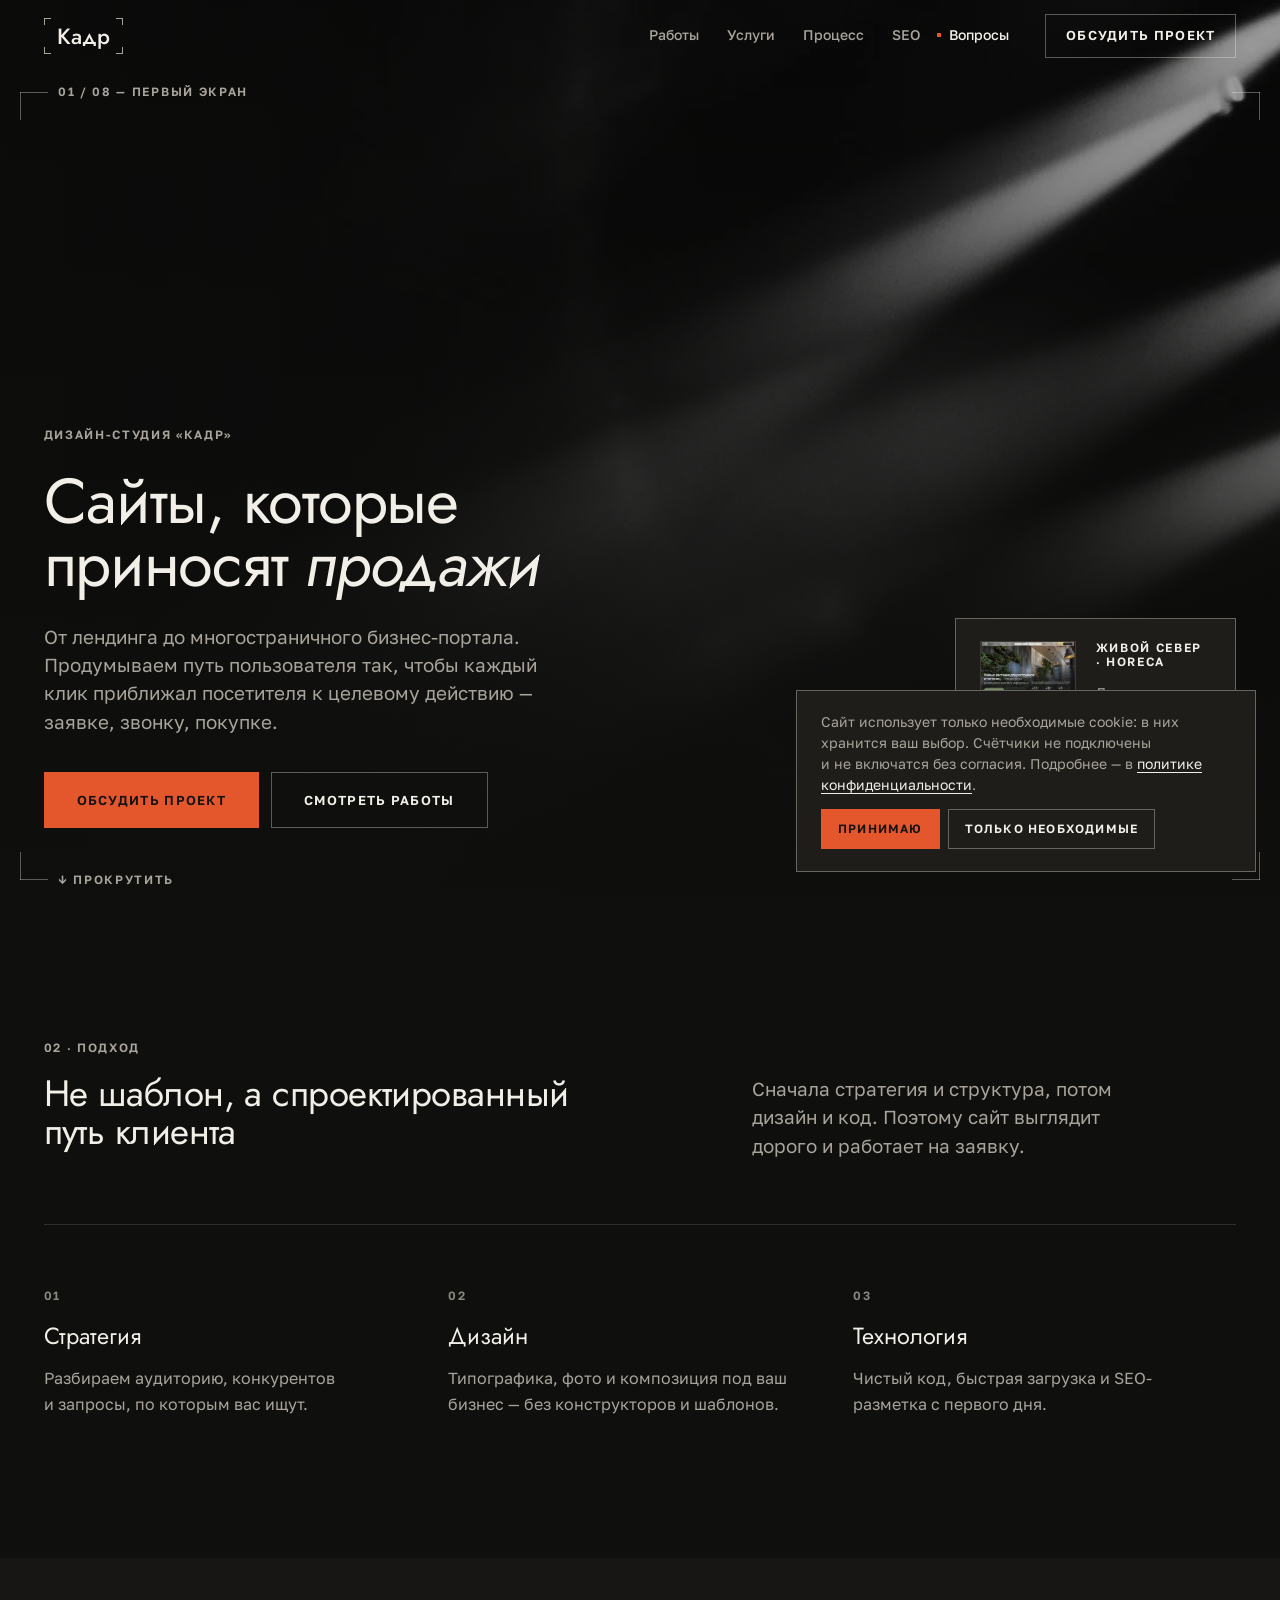
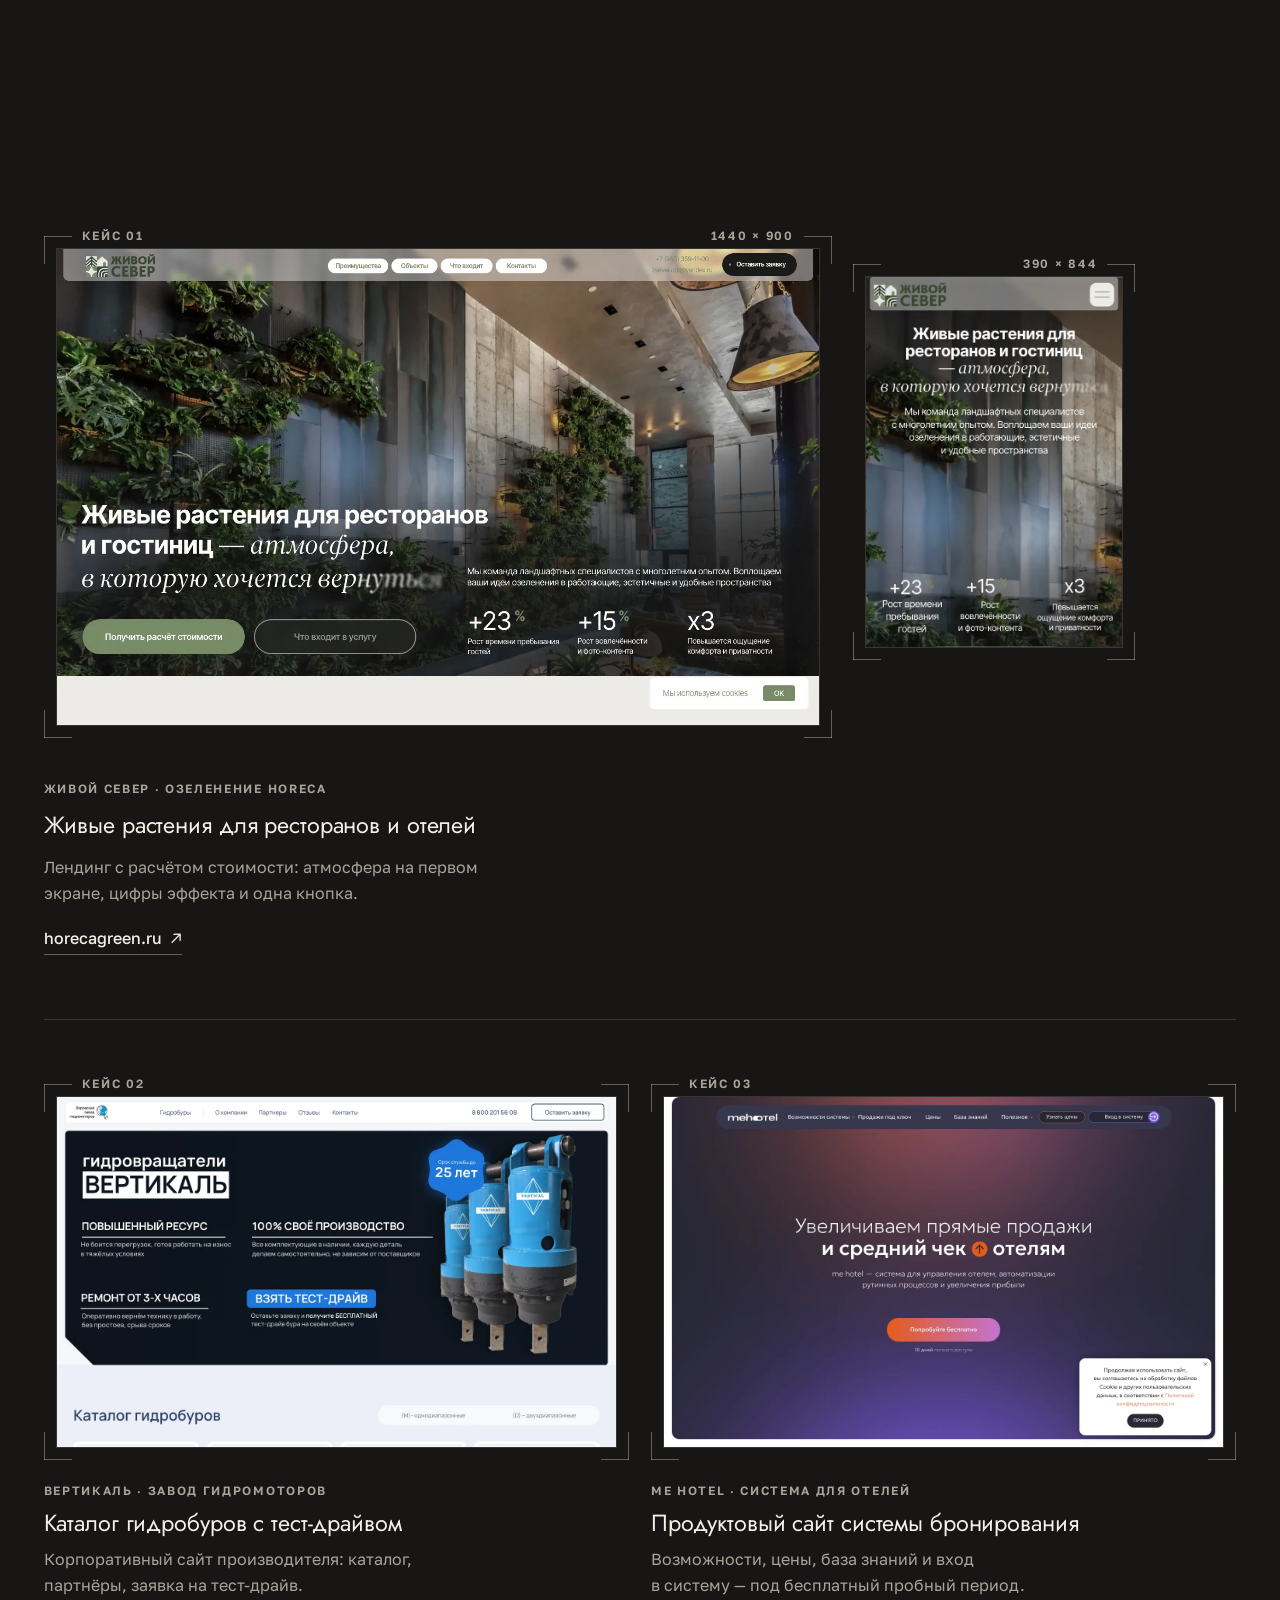
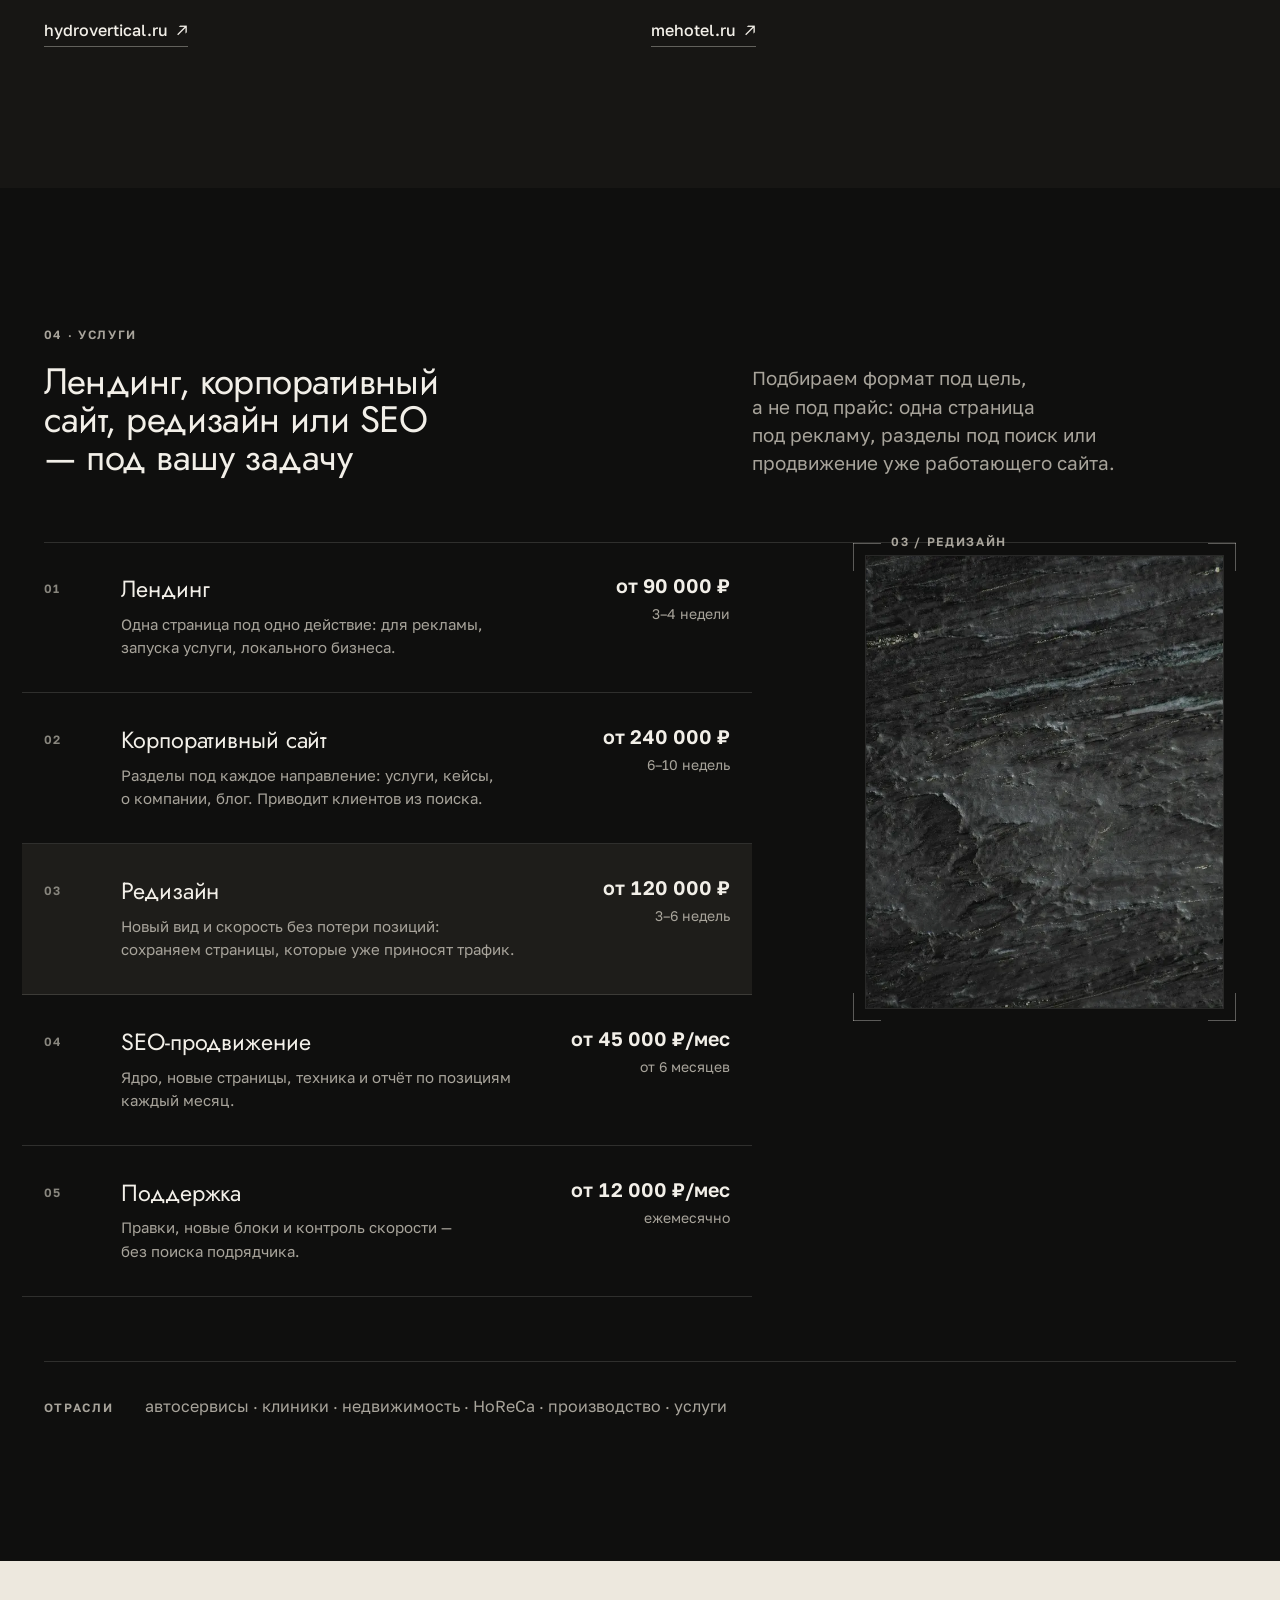
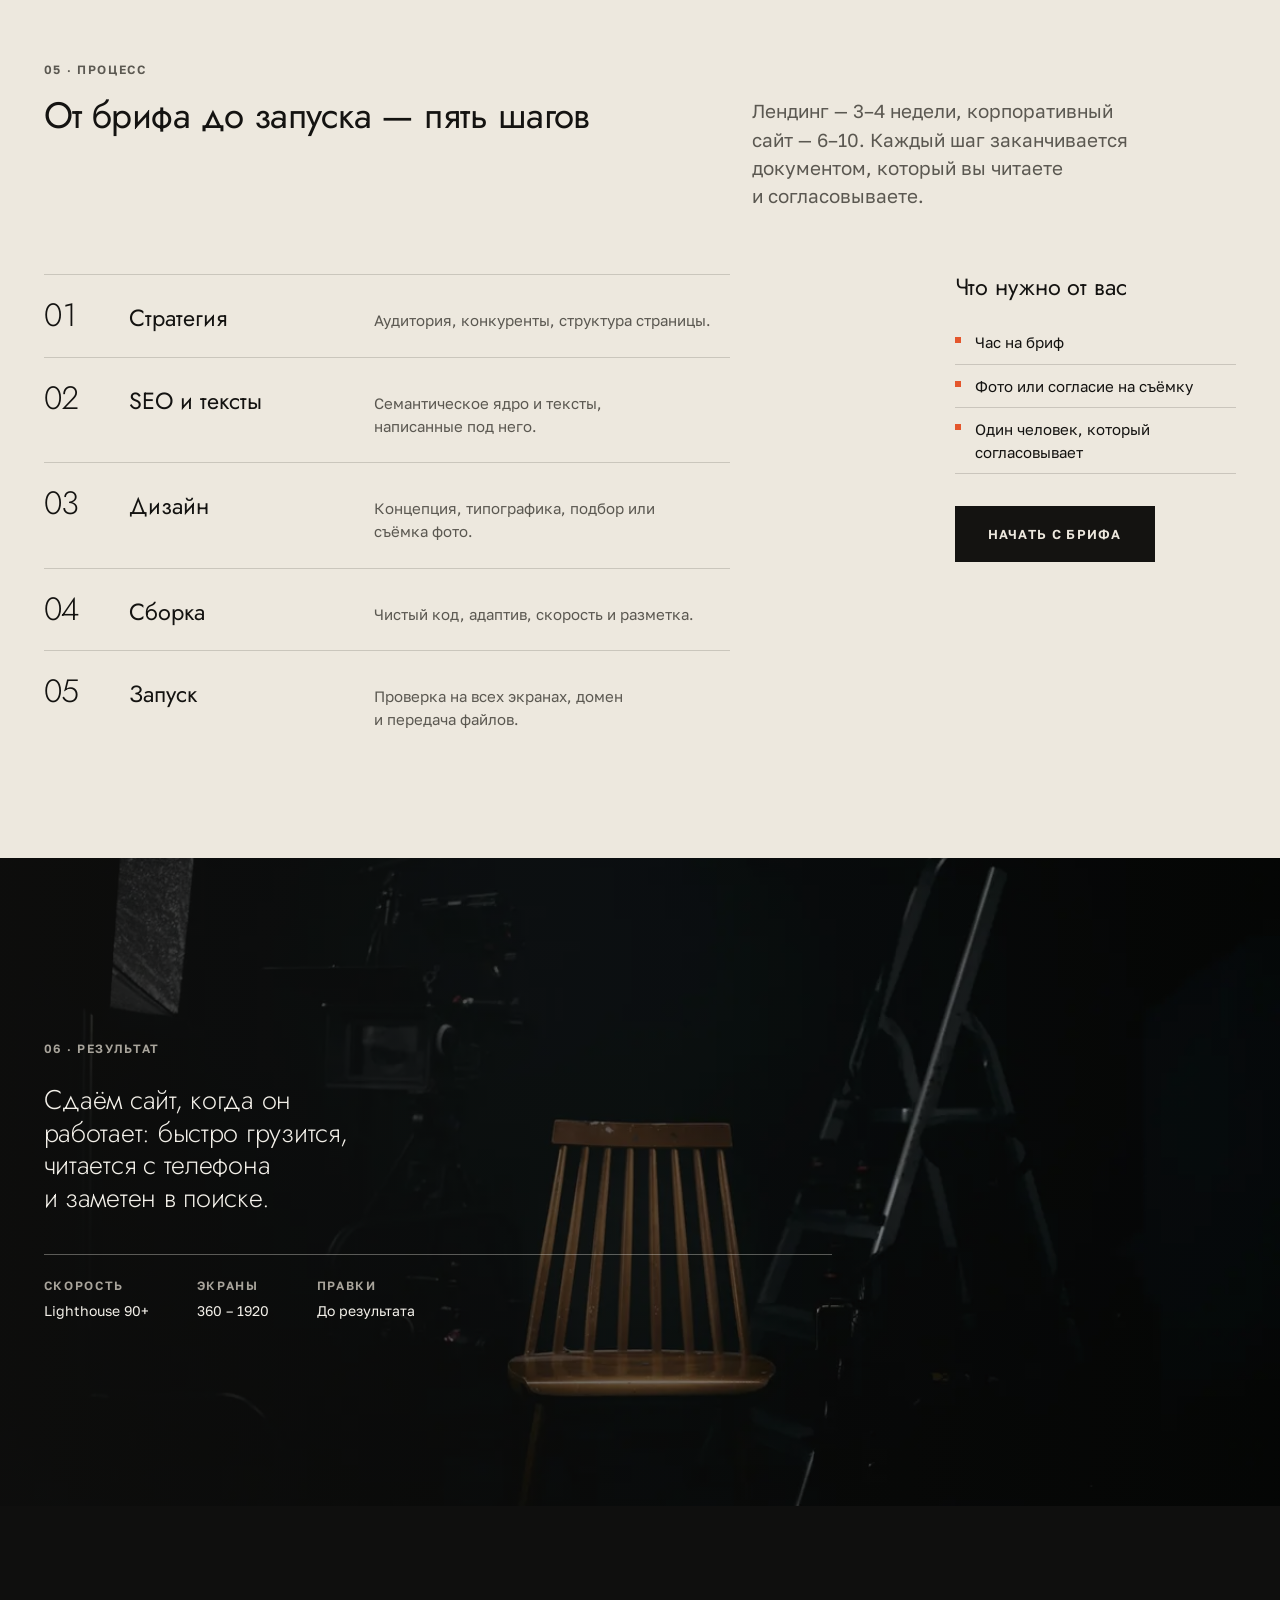
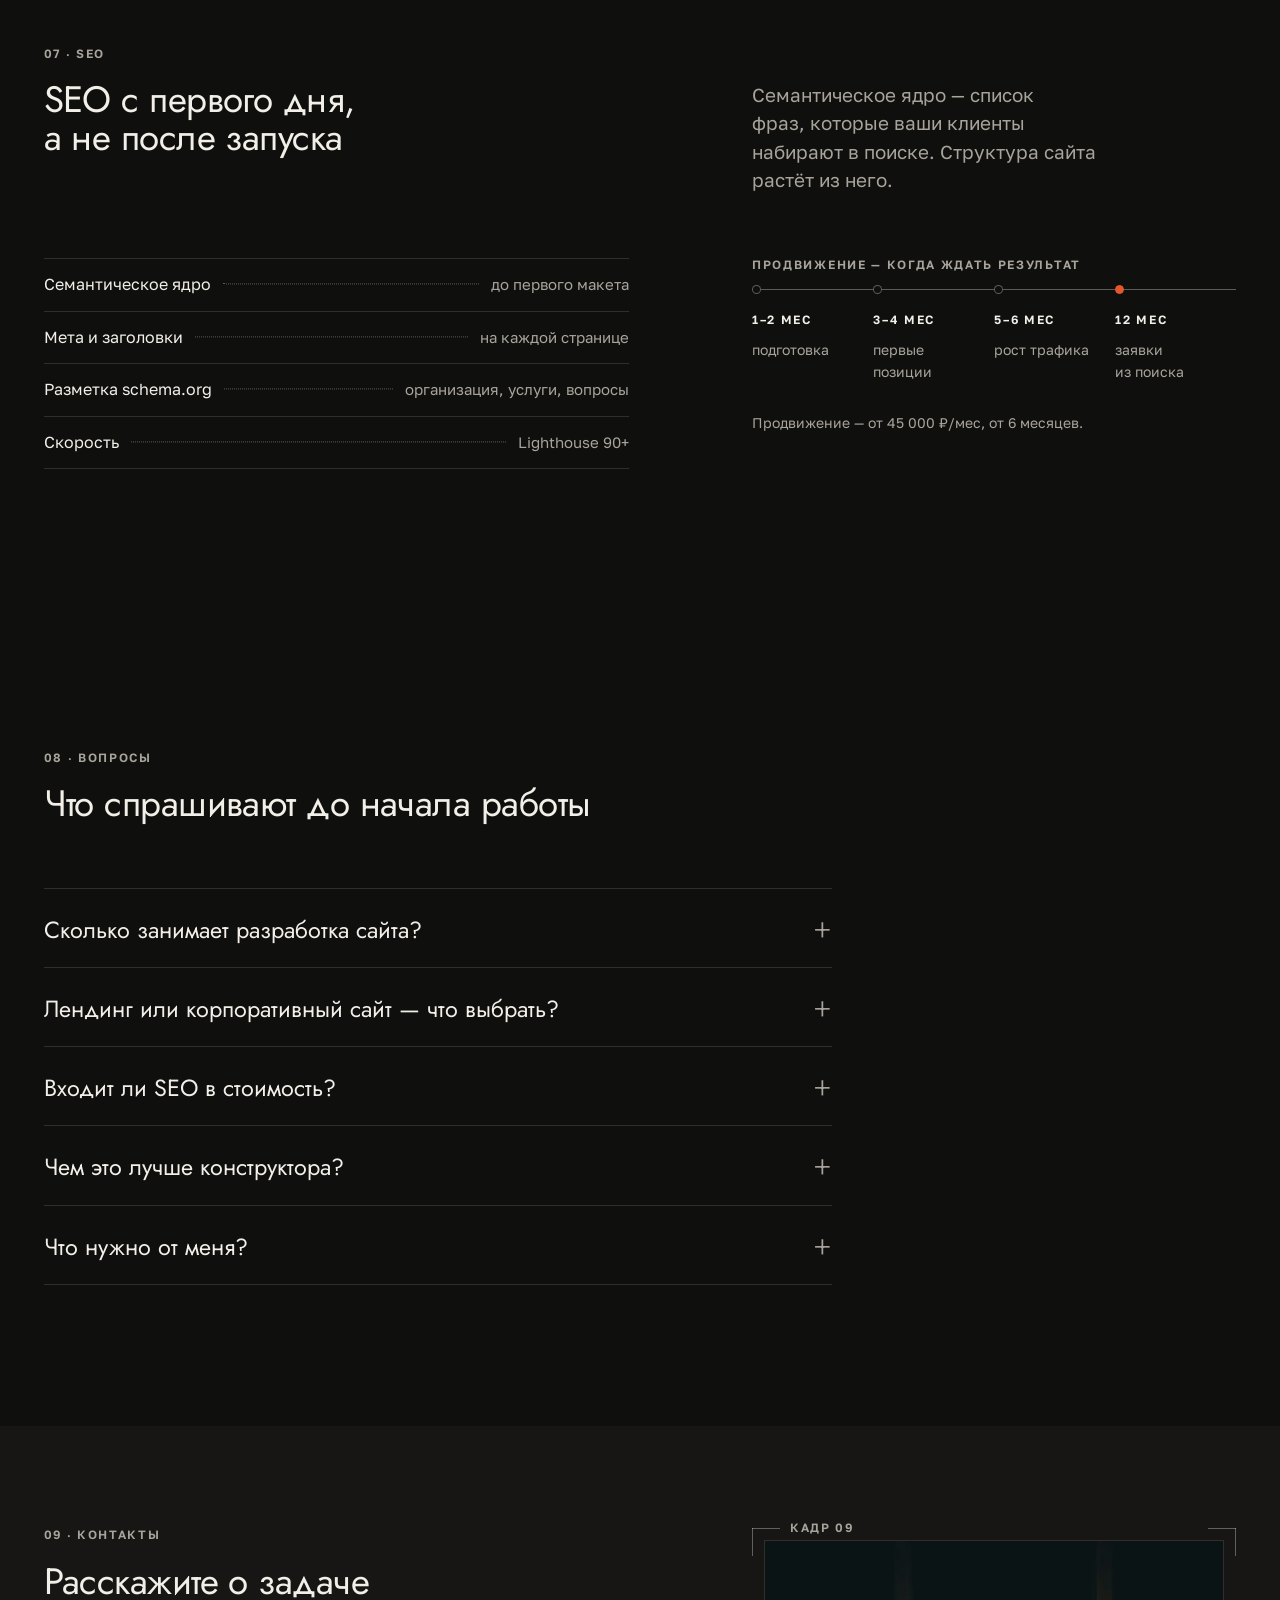
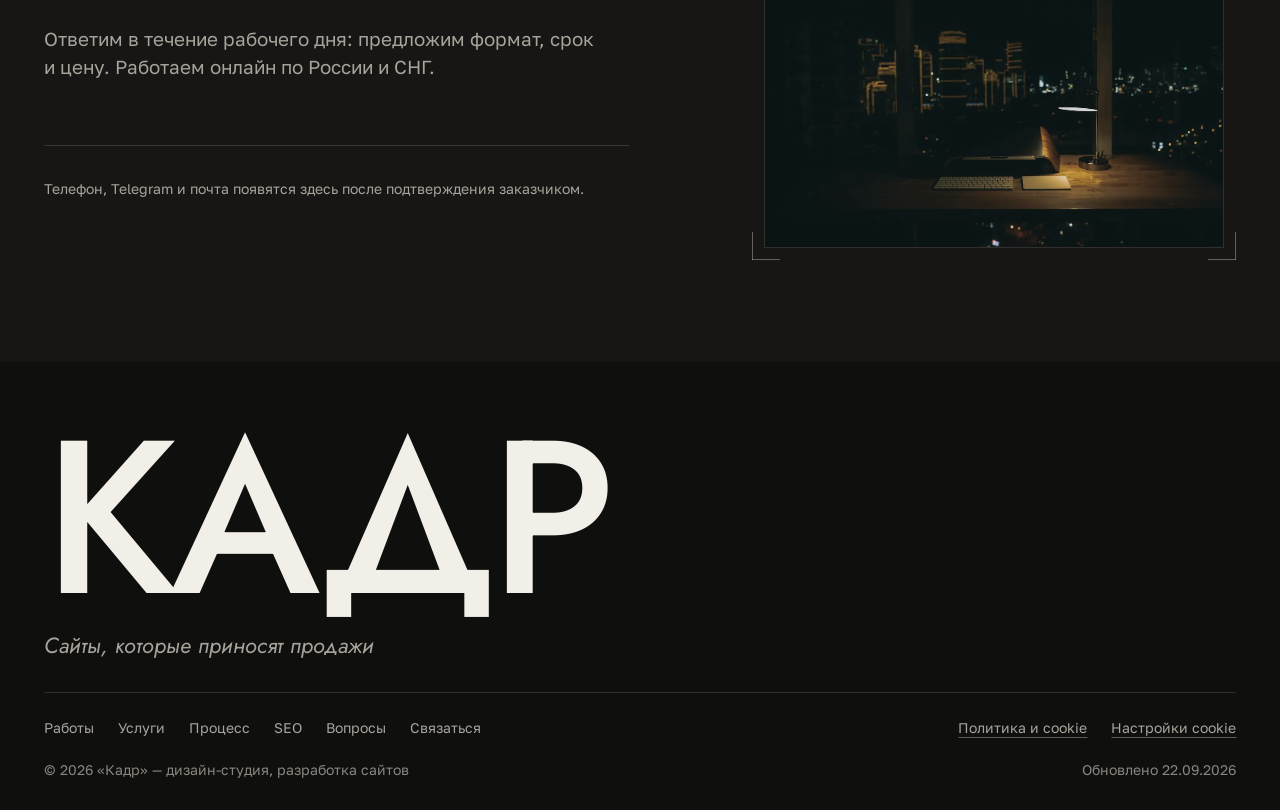
==== index.html @ ef0cd070 "Сайт студии «Кадр»: главная, политика, разметка, прелоадер Co-Authored-By: Claude Fable 5.1 <noreply" ====
<!doctype html>
<html lang="ru">
<head>
<meta charset="utf-8">
<meta name="viewport" content="width=device-width, initial-scale=1">
<title>Сайты, которые приносят продажи — студия «Кадр»</title>
<meta name="description" content="Сайты, которые приносят продажи: лендинги, корпоративные сайты, редизайн и SEO. Продумываем путь пользователя до заявки, звонка, покупки. Студия «Кадр», онлайн по России.">
<link rel="canonical" href="https://kadr.studio/">
<meta name="robots" content="index, follow">
<meta name="theme-color" content="#0F0F0E">

<meta property="og:type" content="website">
<meta property="og:locale" content="ru_RU">
<meta property="og:site_name" content="Кадр — дизайн-студия">
<meta property="og:title" content="Сайты, которые приносят продажи — студия «Кадр»">
<meta property="og:description" content="Сайты, которые приносят продажи: от лендинга до многостраничного портала. Каждый клик ведёт к заявке, звонку, покупке.">
<meta property="og:url" content="https://kadr.studio/">
<meta property="og:image" content="https://kadr.studio/assets/img/og-kadr.jpg">
<meta property="og:image:width" content="1200">
<meta property="og:image:height" content="630">
<meta property="og:image:alt" content="Дизайн-студия «Кадр» — разработка сайтов для бизнеса">
<meta name="twitter:card" content="summary_large_image">
<meta name="twitter:title" content="Сайты, которые приносят продажи — студия «Кадр»">
<meta name="twitter:description" content="Сайты, которые приносят продажи: от лендинга до многостраничного портала.">
<meta name="twitter:image" content="https://kadr.studio/assets/img/og-kadr.jpg">

<link rel="icon" href="data:image/svg+xml,%3Csvg xmlns='http://www.w3.org/2000/svg' viewBox='0 0 32 32'%3E%3Crect width='32' height='32' fill='%230F0F0E'/%3E%3Cpath d='M3 9V3h6M23 3h6v6M3 23v6h6M29 23v6h-6' fill='none' stroke='%23F2EFE8' stroke-width='1.5'/%3E%3Cpath d='M12 9v14M21 9l-8 7 8 7' fill='none' stroke='%23E4562C' stroke-width='2.4' stroke-linecap='square'/%3E%3C/svg%3E" type="image/svg+xml">
<link rel="apple-touch-icon" href="assets/img/logo.png">

<link rel="preconnect" href="https://fonts.googleapis.com">
<link rel="preconnect" href="https://fonts.gstatic.com" crossorigin>
<link href="https://fonts.googleapis.com/css2?family=Jost:ital,wght@0,300;0,400;0,500;1,400&family=Golos+Text:wght@400;500;600&display=swap" rel="stylesheet">
<link rel="preload" as="image" href="assets/img/hero.webp" fetchpriority="high">
<link rel="stylesheet" href="assets/style.css">

<script type="application/ld+json">
{
  "@context": "https://schema.org",
  "@type": "Organization",
  "@id": "https://kadr.studio/#organization",
  "name": "Кадр",
  "alternateName": "Дизайн-студия «Кадр»",
  "description": "Дизайн-студия: разработка сайтов для бизнеса — лендинги, корпоративные сайты, редизайн, SEO и поддержка. Чистый HTML, CSS и JS без конструкторов, семь этапов работы, приёмка по рубрике на 100 баллов.",
  "url": "https://kadr.studio/",
  "logo": {
    "@id": "https://kadr.studio/#logo"
  },
  "image": {
    "@id": "https://kadr.studio/#primaryimage"
  },
  "areaServed": "Россия и СНГ, онлайн",
  "priceRange": "от 90 000 ₽",
  "knowsAbout": [
    "Разработка лендингов",
    "Корпоративные сайты",
    "Редизайн сайтов",
    "SEO-продвижение",
    "Поддержка сайтов"
  ],
  "hasOfferCatalog": {
    "@id": "https://kadr.studio/#catalog"
  }
}
</script>
<script type="application/ld+json">
{
  "@context": "https://schema.org",
  "@type": "ProfessionalService",
  "@id": "https://kadr.studio/#organization",
  "name": "Кадр",
  "url": "https://kadr.studio/",
  "areaServed": "Россия и СНГ, онлайн",
  "priceRange": "от 90 000 ₽",
  "image": {
    "@id": "https://kadr.studio/#primaryimage"
  },
  "logo": {
    "@id": "https://kadr.studio/#logo"
  }
}
</script>
<script type="application/ld+json">
{
  "@context": "https://schema.org",
  "@type": "ImageObject",
  "@id": "https://kadr.studio/#logo",
  "url": "https://kadr.studio/assets/img/logo.png",
  "contentUrl": "https://kadr.studio/assets/img/logo.png",
  "width": 512,
  "height": 512,
  "caption": "Кадр — дизайн-студия"
}
</script>
<script type="application/ld+json">
{
  "@context": "https://schema.org",
  "@type": "ImageObject",
  "@id": "https://kadr.studio/#primaryimage",
  "url": "https://kadr.studio/assets/img/og-kadr.jpg",
  "contentUrl": "https://kadr.studio/assets/img/og-kadr.jpg",
  "width": 1200,
  "height": 630,
  "caption": "Дизайн-студия «Кадр» — разработка сайтов для бизнеса"
}
</script>
<script type="application/ld+json">
{
  "@context": "https://schema.org",
  "@type": "WebSite",
  "@id": "https://kadr.studio/#website",
  "url": "https://kadr.studio/",
  "name": "Кадр — дизайн-студия",
  "inLanguage": "ru-RU",
  "publisher": {
    "@id": "https://kadr.studio/#organization"
  },
  "copyrightHolder": {
    "@id": "https://kadr.studio/#organization"
  }
}
</script>
<script type="application/ld+json">
{
  "@context": "https://schema.org",
  "@type": "WebPage",
  "@id": "https://kadr.studio/#webpage",
  "url": "https://kadr.studio/",
  "name": "Сайты, которые приносят продажи — студия «Кадр»",
  "description": "Сайты, которые приносят продажи: лендинги, корпоративные сайты, редизайн и SEO. Продумываем путь пользователя до заявки, звонка, покупки. Студия «Кадр», онлайн по России.",
  "inLanguage": "ru-RU",
  "isPartOf": {
    "@id": "https://kadr.studio/#website"
  },
  "about": {
    "@id": "https://kadr.studio/#organization"
  },
  "mainEntity": {
    "@id": "https://kadr.studio/#organization"
  },
  "primaryImageOfPage": {
    "@id": "https://kadr.studio/#primaryimage"
  },
  "author": {
    "@id": "https://kadr.studio/#organization"
  },
  "publisher": {
    "@id": "https://kadr.studio/#organization"
  },
  "datePublished": "2026-09-22",
  "dateModified": "2026-09-22",
  "copyrightYear": 2026
}
</script>
<script type="application/ld+json">
{
  "@context": "https://schema.org",
  "@type": "OfferCatalog",
  "@id": "https://kadr.studio/#catalog",
  "name": "Продукты студии «Кадр»",
  "url": "https://kadr.studio/#services",
  "itemListElement": [
    {
      "@type": "Offer",
      "url": "https://kadr.studio/#services",
      "itemOffered": {
        "@type": "Service",
        "name": "Лендинг",
        "serviceType": "Разработка лендинга",
        "description": "Одна страница под одно действие: для рекламы, запуска услуги, локального бизнеса. Срок 3–4 недели.",
        "provider": {
          "@id": "https://kadr.studio/#organization"
        }
      },
      "priceSpecification": {
        "@type": "PriceSpecification",
        "minPrice": 90000,
        "priceCurrency": "RUB"
      }
    },
    {
      "@type": "Offer",
      "url": "https://kadr.studio/#services",
      "itemOffered": {
        "@type": "Service",
        "name": "Корпоративный сайт",
        "serviceType": "Разработка корпоративного сайта",
        "description": "Разделы под каждое направление: услуги, кейсы, о компании, блог. Приводит клиентов из поиска. Срок 6–10 недель.",
        "provider": {
          "@id": "https://kadr.studio/#organization"
        }
      },
      "priceSpecification": {
        "@type": "PriceSpecification",
        "minPrice": 240000,
        "priceCurrency": "RUB"
      }
    },
    {
      "@type": "Offer",
      "url": "https://kadr.studio/#services",
      "itemOffered": {
        "@type": "Service",
        "name": "Редизайн",
        "serviceType": "Редизайн сайта",
        "description": "Новый вид и скорость без потери позиций: сохраняем страницы, которые уже приносят трафик. Срок 3–6 недель.",
        "provider": {
          "@id": "https://kadr.studio/#organization"
        }
      },
      "priceSpecification": {
        "@type": "PriceSpecification",
        "minPrice": 120000,
        "priceCurrency": "RUB"
      }
    },
    {
      "@type": "Offer",
      "url": "https://kadr.studio/#seo",
      "itemOffered": {
        "@type": "Service",
        "name": "SEO-продвижение",
        "serviceType": "SEO-продвижение сайта",
        "description": "Ядро, новые страницы, техника и отчёт по позициям каждый месяц. От 6 месяцев.",
        "provider": {
          "@id": "https://kadr.studio/#organization"
        }
      },
      "priceSpecification": {
        "@type": "UnitPriceSpecification",
        "minPrice": 45000,
        "priceCurrency": "RUB",
        "unitText": "месяц"
      }
    },
    {
      "@type": "Offer",
      "url": "https://kadr.studio/#services",
      "itemOffered": {
        "@type": "Service",
        "name": "Поддержка",
        "serviceType": "Поддержка сайта",
        "description": "Правки, новые блоки и контроль скорости — без поиска подрядчика. Ежемесячно.",
        "provider": {
          "@id": "https://kadr.studio/#organization"
        }
      },
      "priceSpecification": {
        "@type": "UnitPriceSpecification",
        "minPrice": 12000,
        "priceCurrency": "RUB",
        "unitText": "месяц"
      }
    }
  ]
}
</script>
<script type="application/ld+json">
{
  "@context": "https://schema.org",
  "@type": "FAQPage",
  "@id": "https://kadr.studio/#faq",
  "url": "https://kadr.studio/#faq",
  "inLanguage": "ru-RU",
  "isPartOf": {
    "@id": "https://kadr.studio/#webpage"
  },
  "about": {
    "@id": "https://kadr.studio/#organization"
  },
  "author": {
    "@id": "https://kadr.studio/#organization"
  },
  "publisher": {
    "@id": "https://kadr.studio/#organization"
  },
  "datePublished": "2026-09-22",
  "dateModified": "2026-09-22",
  "mainEntity": [
    {
      "@type": "Question",
      "name": "Сколько занимает разработка сайта?",
      "acceptedAnswer": {
        "@type": "Answer",
        "text": "Лендинг — 3–4 недели, корпоративный сайт — 6–10 недель с момента, когда получены материалы и доступы."
      }
    },
    {
      "@type": "Question",
      "name": "Лендинг или корпоративный сайт — что выбрать?",
      "acceptedAnswer": {
        "@type": "Answer",
        "text": "Одно предложение и реклама — лендинг. Несколько направлений и ставка на поиск — корпоративный сайт с разделом под каждую услугу."
      }
    },
    {
      "@type": "Question",
      "name": "Входит ли SEO в стоимость?",
      "acceptedAnswer": {
        "@type": "Answer",
        "text": "Базовая оптимизация входит в каждый проект: семантическое ядро, структура, мета-теги и разметка. Ежемесячное продвижение — отдельная услуга от 45 000 ₽ в месяц."
      }
    },
    {
      "@type": "Question",
      "name": "Чем это лучше конструктора?",
      "acceptedAnswer": {
        "@type": "Answer",
        "text": "Сайт принадлежит вам, грузится быстрее и не ограничен готовыми блоками. Нужна визитка на неделю — честно посоветуем Tilda."
      }
    },
    {
      "@type": "Question",
      "name": "Что нужно от меня?",
      "acceptedAnswer": {
        "@type": "Answer",
        "text": "Час на бриф, фотографии или согласие на съёмку и один человек, который согласовывает. Тексты, структуру и дизайн делаем мы."
      }
    }
  ]
}
</script>
</head>
<body class="is-loading">
<a class="skip" href="#main">Перейти к содержанию</a>

<div class="loader" id="loader" aria-hidden="true">
  <div class="loader__frame frame">
    <span class="frame__tag frame__tag--tl">Кадр · дизайн-студия</span>
    <span class="frame__tag frame__tag--br loader__count">00</span>
    <p class="loader__mark">Кадр</p>
  </div>
</div>

<header class="header" id="hdr">
  <div class="container">
    <a class="logo frame" href="#top" aria-label="Кадр — в начало страницы">Кадр</a>
    <nav class="nav" aria-label="Разделы страницы">
      <ul class="nav__list">
        <li><a href="#cases">Работы</a></li>
        <li><a href="#services">Услуги</a></li>
        <li><a href="#how">Процесс</a></li>
        <li><a href="#seo">SEO</a></li>
        <li><a href="#faq">Вопросы</a></li>
      </ul>
      <a class="btn btn--ghost" href="#contacts" data-cta="primary">Обсудить проект</a>
      <button class="burger" id="burger" type="button" aria-expanded="false" aria-controls="menu" aria-label="Открыть меню"><span></span><span></span></button>
    </nav>
  </div>
</header>

<div class="menu" id="menu">
  <ul class="menu__list">
    <li><a href="#cases"><span class="label">02</span>Работы</a></li>
    <li><a href="#services"><span class="label">03</span>Услуги</a></li>
    <li><a href="#how"><span class="label">04</span>Процесс</a></li>
    <li><a href="#seo"><span class="label">06</span>SEO</a></li>
    <li><a href="#faq"><span class="label">07</span>Вопросы</a></li>
    <li><a href="#contacts"><span class="label">08</span>Связаться</a></li>
  </ul>
  <div class="menu__foot">
    <a class="btn btn--primary" href="#contacts" data-cta="primary">Обсудить проект</a>
    <p class="small muted">Дизайн-студия «Кадр» · онлайн по&nbsp;России и&nbsp;СНГ</p>
  </div>
</div>

<main id="main">

  <!-- 01 / Первый экран -->
  <section class="hero" id="top" aria-labelledby="h1">
    <div class="hero__media">
      <img src="assets/img/hero.webp" width="1800" height="1202" alt="Три луча света сквозь дым в тёмной студии — первый кадр сайта дизайн-студии «Кадр»" fetchpriority="high" decoding="async" id="heroImg">
    </div>
    <div class="hero__frame frame" aria-hidden="true">
      <span class="frame__tag frame__tag--tl">01 / 08 — Первый экран</span>
      <span class="frame__tag frame__tag--bl">↓ Прокрутить</span>
    </div>
    <div class="container">
      <div class="grid hero__grid">
        <div class="hero__text">
          <p class="label hero__eyebrow">Дизайн-студия «Кадр»</p>
          <h1 class="hero__title" id="h1">Сайты, которые приносят <em>продажи</em></h1>
          <p class="lead hero__lead">От&nbsp;лендинга до&nbsp;многостраничного бизнес-портала. Продумываем путь пользователя так, чтобы каждый клик приближал посетителя к&nbsp;целевому действию — заявке, звонку, покупке.</p>
          <div class="hero__actions">
            <a class="btn btn--primary" href="#contacts" data-cta="primary">Обсудить проект</a>
            <a class="btn btn--ghost" href="#cases">Смотреть работы</a>
          </div>
        </div>
        <a class="hero__card" href="#cases">
          <img src="assets/img/hero-thumb.webp" width="240" height="150" alt="Первый экран сайта «Живой Север» — озеленение ресторанов" loading="lazy" decoding="async">
          <span class="label">Живой Север · HoReCa</span>
          <p>Лендинг с&nbsp;расчётом стоимости озеленения</p>
          <span class="link">Смотреть <span class="arrow">→</span></span>
        </a>
      </div>
    </div>
  </section>

  <!-- 02 / Подход -->
  <section class="section" id="approach" aria-labelledby="h-approach">
    <div class="container">
      <div class="section__head section__head--split grid reveal">
        <span class="label section__num">02 · Подход</span>
        <h2 class="h2" id="h-approach">Не&nbsp;шаблон, а&nbsp;спроектированный путь клиента</h2>
        <p class="lead">Сначала стратегия и&nbsp;структура, потом дизайн и&nbsp;код. Поэтому сайт выглядит дорого и&nbsp;работает на&nbsp;заявку.</p>
      </div>
      <div class="cols3 reveal">
        <div class="col"><span class="label">01</span><h3 class="h3">Стратегия</h3><p>Разбираем аудиторию, конкурентов и&nbsp;запросы, по&nbsp;которым вас ищут.</p></div>
        <div class="col"><span class="label">02</span><h3 class="h3">Дизайн</h3><p>Типографика, фото и&nbsp;композиция под&nbsp;ваш бизнес — без&nbsp;конструкторов и&nbsp;шаблонов.</p></div>
        <div class="col"><span class="label">03</span><h3 class="h3">Технология</h3><p>Чистый код, быстрая загрузка и&nbsp;SEO-разметка с&nbsp;первого дня.</p></div>
      </div>
    </div>
  </section>

  <!-- 03 / Работы -->
  <section class="section section--alt" id="cases" aria-labelledby="h-cases">
    <div class="container">
      <div class="section__head grid reveal">
        <span class="label section__num">03 · Работы</span>
        <h2 class="h2" id="h-cases">Три работы, по&nbsp;которым видно почерк</h2>
      </div>

      <article class="case">
        <figure class="case__desktop frame frame--photo reveal">
          <span class="frame__tag frame__tag--tl">Кейс 01</span>
          <span class="frame__tag frame__tag--tr">1440 × 900</span>
          <img src="assets/img/case-horecagreen.webp" width="1440" height="900" alt="Сайт «Живой Север»: первый экран с живой стеной из растений в ресторане и заголовком про атмосферу, в которую хочется вернуться" loading="lazy" decoding="async">
        </figure>
        <figure class="case__mobile frame frame--photo reveal">
          <span class="frame__tag frame__tag--tr">390 × 844</span>
          <img src="assets/img/case-horecagreen-mobile.webp" width="600" height="1298" alt="Мобильная версия сайта «Живой Север» с цифрами эффекта озеленения и кнопкой расчёта стоимости" loading="lazy" decoding="async">
        </figure>
        <div class="case__body reveal">
          <span class="label">Живой Север · озеленение HoReCa</span>
          <h3 class="h3">Живые растения для ресторанов и&nbsp;отелей</h3>
          <p>Лендинг с&nbsp;расчётом стоимости: атмосфера на&nbsp;первом экране, цифры эффекта и&nbsp;одна кнопка.</p>
          <a class="link case__link" href="https://horecagreen.ru/" target="_blank" rel="noopener">horecagreen.ru <span class="arrow">↗</span></a>
        </div>
      </article>

      <div class="grid cases__second">
        <article class="case--small reveal">
          <figure class="frame frame--photo">
            <span class="frame__tag frame__tag--tl">Кейс 02</span>
            <img src="assets/img/case-hydrovertical.webp" width="1440" height="900" alt="Сайт гидробуров «Вертикаль»: три синих гидровращателя на тёмном фоне и каталог под первым экраном" loading="lazy" decoding="async">
          </figure>
          <div>
            <span class="label">Вертикаль · завод гидромоторов</span>
            <h3 class="h3">Каталог гидробуров с&nbsp;тест-драйвом</h3>
            <p class="muted">Корпоративный сайт производителя: каталог, партнёры, заявка на&nbsp;тест-драйв.</p>
            <a class="link case__link" href="https://hydrovertical.ru/" target="_blank" rel="noopener">hydrovertical.ru <span class="arrow">↗</span></a>
          </div>
        </article>
        <article class="case--small reveal">
          <figure class="frame frame--photo">
            <span class="frame__tag frame__tag--tl">Кейс 03</span>
            <img src="assets/img/case-mehotel.webp" width="1440" height="900" alt="Сайт me hotel: тёмный первый экран с заголовком про рост прямых продаж и среднего чека отелей" loading="lazy" decoding="async">
          </figure>
          <div>
            <span class="label">me hotel · система для отелей</span>
            <h3 class="h3">Продуктовый сайт системы бронирования</h3>
            <p class="muted">Возможности, цены, база знаний и&nbsp;вход в&nbsp;систему — под&nbsp;бесплатный пробный период.</p>
            <a class="link case__link" href="https://mehotel.ru/" target="_blank" rel="noopener">mehotel.ru <span class="arrow">↗</span></a>
          </div>
        </article>
      </div>
    </div>
  </section>

  <!-- 04 / Услуги -->
  <section class="section" id="services" aria-labelledby="h-services">
    <div class="container">
      <div class="section__head section__head--split grid reveal">
        <span class="label section__num">04 · Услуги</span>
        <h2 class="h2" id="h-services">Лендинг, корпоративный сайт, редизайн или SEO — под&nbsp;вашу задачу</h2>
        <p class="lead">Подбираем формат под&nbsp;цель, а&nbsp;не&nbsp;под&nbsp;прайс: одна страница под&nbsp;рекламу, разделы под&nbsp;поиск или продвижение уже работающего сайта.</p>
      </div>

      <div class="grid services__body">
        <figure class="services__band frame frame--photo reveal">
          <span class="frame__tag frame__tag--tl">04 / Услуги</span>
          <img src="assets/img/p1.webp" width="1200" height="675" alt="Карандаш на тёмной фактурной бумаге — первый штрих макета будущего лендинга" loading="lazy" decoding="async">
        </figure>

        <div class="products">
          <article class="product reveal" data-photo="p1" data-tag="01 / Лендинг">
            <span class="label product__num">01</span>
            <div class="product__main">
              <h3 class="h3 product__title">Лендинг</h3>
              <p>Одна страница под&nbsp;одно действие: для рекламы, запуска услуги, локального бизнеса.</p>
            </div>
            <p class="product__price"><b>от 90&nbsp;000&nbsp;₽</b><span>3–4&nbsp;недели</span></p>
          </article>
          <article class="product reveal" data-photo="p2" data-tag="02 / Корпоративный сайт">
            <span class="label product__num">02</span>
            <div class="product__main">
              <h3 class="h3 product__title">Корпоративный сайт</h3>
              <p>Разделы под&nbsp;каждое направление: услуги, кейсы, о&nbsp;компании, блог. Приводит клиентов из&nbsp;поиска.</p>
            </div>
            <p class="product__price"><b>от 240&nbsp;000&nbsp;₽</b><span>6–10&nbsp;недель</span></p>
          </article>
          <article class="product reveal" data-photo="p3" data-tag="03 / Редизайн">
            <span class="label product__num">03</span>
            <div class="product__main">
              <h3 class="h3 product__title">Редизайн</h3>
              <p>Новый вид и&nbsp;скорость без&nbsp;потери позиций: сохраняем страницы, которые уже приносят трафик.</p>
            </div>
            <p class="product__price"><b>от 120&nbsp;000&nbsp;₽</b><span>3–6&nbsp;недель</span></p>
          </article>
          <article class="product reveal" data-photo="p4" data-tag="04 / SEO-продвижение">
            <span class="label product__num">04</span>
            <div class="product__main">
              <h3 class="h3 product__title">SEO-продвижение</h3>
              <p>Ядро, новые страницы, техника и&nbsp;отчёт по&nbsp;позициям каждый месяц.</p>
            </div>
            <p class="product__price"><b>от 45&nbsp;000&nbsp;₽/мес</b><span>от&nbsp;6&nbsp;месяцев</span></p>
          </article>
          <article class="product reveal" data-photo="p5" data-tag="05 / Поддержка">
            <span class="label product__num">05</span>
            <div class="product__main">
              <h3 class="h3 product__title">Поддержка</h3>
              <p>Правки, новые блоки и&nbsp;контроль скорости — без&nbsp;поиска подрядчика.</p>
            </div>
            <p class="product__price"><b>от 12&nbsp;000&nbsp;₽/мес</b><span>ежемесячно</span></p>
          </article>
        </div>

        <div class="services__media">
          <div class="sticky">
            <figure class="media frame">
              <span class="frame__tag frame__tag--tl" data-media-tag>01 / Лендинг</span>
              <img data-photo="p1" src="assets/img/p1.webp" width="1200" height="675" alt="Карандаш на тёмной фактурной бумаге — первый штрих макета будущего лендинга" loading="lazy" decoding="async" style="object-position:86% 50%">
              <img data-photo="p2" src="assets/img/p2.webp" width="1400" height="600" alt="Угол бетонного здания с ритмом окон на чёрном ночном небе — структура корпоративного сайта" loading="lazy" decoding="async" style="object-position:100% 60%">
              <img data-photo="p3" src="assets/img/p3.webp" width="1200" height="800" alt="Тёмный камень крупным планом: слоистая фактура со светлыми прожилками — материал для редизайна" loading="lazy" decoding="async">
              <img data-photo="p4" src="assets/img/p4.webp" width="1000" height="1500" alt="Размытые огни ночного города в боке — трафик из поиска, который приносит SEO" loading="lazy" decoding="async">
              <img data-photo="p5" src="assets/img/p5.webp" width="1200" height="801" alt="Ночной рабочий стол у окна с огнями города: одна лампа, клавиатура и монитор — поддержка сайта" loading="lazy" decoding="async">
            </figure>
          </div>
        </div>
      </div>

      <p class="industries reveal"><span class="label">Отрасли</span><span class="muted">автосервисы · клиники · недвижимость · HoReCa · производство · услуги</span></p>
    </div>
  </section>

  <!-- 05 / Процесс (бумага) -->
  <section class="section section--lg section--paper" id="how" aria-labelledby="h-how">
    <div class="container">
      <div class="section__head section__head--split grid reveal">
        <span class="label section__num">05 · Процесс</span>
        <h2 class="h2" id="h-how">От&nbsp;брифа до&nbsp;запуска — пять шагов</h2>
        <p class="lead">Лендинг — 3–4 недели, корпоративный сайт — 6–10. Каждый шаг заканчивается документом, который вы читаете и&nbsp;согласовываете.</p>
      </div>
      <div class="grid how__body">
        <ol class="steps reveal">
          <li class="step"><span class="step__num">01</span><h3 class="step__name">Стратегия</h3><p class="step__do">Аудитория, конкуренты, структура страницы.</p></li>
          <li class="step"><span class="step__num">02</span><h3 class="step__name">SEO и&nbsp;тексты</h3><p class="step__do">Семантическое ядро и&nbsp;тексты, написанные под&nbsp;него.</p></li>
          <li class="step"><span class="step__num">03</span><h3 class="step__name">Дизайн</h3><p class="step__do">Концепция, типографика, подбор или съёмка фото.</p></li>
          <li class="step"><span class="step__num">04</span><h3 class="step__name">Сборка</h3><p class="step__do">Чистый код, адаптив, скорость и&nbsp;разметка.</p></li>
          <li class="step"><span class="step__num">05</span><h3 class="step__name">Запуск</h3><p class="step__do">Проверка на&nbsp;всех экранах, домен и&nbsp;передача файлов.</p></li>
        </ol>
        <aside class="aside reveal">
          <h3 class="h3">Что нужно от&nbsp;вас</h3>
          <ul class="need need--yes">
            <li>Час на&nbsp;бриф</li>
            <li>Фото или согласие на&nbsp;съёмку</li>
            <li>Один человек, который согласовывает</li>
          </ul>
          <a class="btn btn--primary" href="#contacts" data-cta="primary">Начать с брифа</a>
        </aside>
      </div>
    </div>
  </section>

  <!-- 06 / Statement на фото -->
  <section class="section statement-block reveal" id="promise" aria-labelledby="h-promise">
    <div class="statement-block__bg" aria-hidden="true">
      <img src="assets/img/contacts.webp" width="1200" height="800" alt="" loading="lazy" decoding="async">
    </div>
    <div class="container">
      <div class="grid">
        <div class="statement-block__text">
          <span class="label section__num">06 · Результат</span>
          <h2 class="statement statement-block__h" id="h-promise">Сдаём сайт, когда он работает: быстро грузится, читается с&nbsp;телефона и&nbsp;заметен в&nbsp;поиске.</h2>
          <ul class="statement-block__facts">
            <li><span class="label">Скорость</span>Lighthouse 90+</li>
            <li><span class="label">Экраны</span>360 – 1920</li>
            <li><span class="label">Правки</span>До результата</li>
          </ul>
        </div>
      </div>
    </div>
  </section>

  <!-- 07 / SEO -->
  <section class="section" id="seo" aria-labelledby="h-seo">
    <div class="container">
      <div class="section__head section__head--split grid reveal">
        <span class="label section__num">07 · SEO</span>
        <h2 class="h2" id="h-seo">SEO с&nbsp;первого дня, а&nbsp;не&nbsp;после запуска</h2>
        <p class="lead">Семантическое ядро — список фраз, которые ваши клиенты набирают в&nbsp;поиске. Структура сайта растёт из&nbsp;него.</p>
      </div>
      <div class="grid seo__body reveal">
        <div class="spec">
          <ul>
            <li><span class="spec__k">Семантическое ядро</span><span class="spec__dots"></span><span class="spec__v">до&nbsp;первого макета</span></li>
            <li><span class="spec__k">Мета и&nbsp;заголовки</span><span class="spec__dots"></span><span class="spec__v">на&nbsp;каждой странице</span></li>
            <li><span class="spec__k">Разметка schema.org</span><span class="spec__dots"></span><span class="spec__v">организация, услуги, вопросы</span></li>
            <li><span class="spec__k">Скорость</span><span class="spec__dots"></span><span class="spec__v">Lighthouse 90+</span></li>
          </ul>
        </div>
        <div class="timeline">
          <span class="label">Продвижение — когда ждать результат</span>
          <ol class="timeline__track">
            <li class="tl"><span class="label tl__m">1–2 мес</span><p class="tl__t">подготовка</p></li>
            <li class="tl"><span class="label tl__m">3–4 мес</span><p class="tl__t">первые позиции</p></li>
            <li class="tl"><span class="label tl__m">5–6 мес</span><p class="tl__t">рост трафика</p></li>
            <li class="tl"><span class="label tl__m">12 мес</span><p class="tl__t">заявки из&nbsp;поиска</p></li>
          </ol>
          <p class="small muted timeline__note">Продвижение — от&nbsp;45&nbsp;000&nbsp;₽/мес, от&nbsp;6&nbsp;месяцев.</p>
        </div>
      </div>
    </div>
  </section>

  <!-- 08 / Вопросы -->
  <section class="section faq" id="faq" aria-labelledby="h-faq">
    <div class="container">
      <div class="section__head grid reveal">
        <span class="label section__num">08 · Вопросы</span>
        <h2 class="h2" id="h-faq">Что спрашивают до&nbsp;начала работы</h2>
      </div>
      <div class="grid reveal">
        <div class="faq__list">
          <details><summary>Сколько занимает разработка сайта?</summary><div class="faq__a"><p>Лендинг — 3–4 недели, корпоративный сайт — 6–10 недель с&nbsp;момента, когда получены материалы и&nbsp;доступы.</p></div></details>
          <details><summary>Лендинг или корпоративный сайт — что выбрать?</summary><div class="faq__a"><p>Одно предложение и&nbsp;реклама — лендинг. Несколько направлений и&nbsp;ставка на&nbsp;поиск — корпоративный сайт с&nbsp;разделом под&nbsp;каждую услугу.</p></div></details>
          <details><summary>Входит ли&nbsp;SEO в&nbsp;стоимость?</summary><div class="faq__a"><p>Базовая оптимизация входит в&nbsp;каждый проект: семантическое ядро, структура, мета-теги и&nbsp;разметка. Ежемесячное продвижение — отдельная услуга от&nbsp;45&nbsp;000&nbsp;₽ в&nbsp;месяц.</p></div></details>
          <details><summary>Чем это лучше конструктора?</summary><div class="faq__a"><p>Сайт принадлежит вам, грузится быстрее и&nbsp;не&nbsp;ограничен готовыми блоками. Нужна визитка на&nbsp;неделю — честно посоветуем Tilda.</p></div></details>
          <details><summary>Что нужно от&nbsp;меня?</summary><div class="faq__a"><p>Час на&nbsp;бриф, фотографии или согласие на&nbsp;съёмку и&nbsp;один человек, который согласовывает. Тексты, структуру и&nbsp;дизайн делаем мы.</p></div></details>
        </div>
      </div>
    </div>
  </section>

  <!-- 09 / Связаться -->
  <section class="section section--lg section--alt" id="contacts" aria-labelledby="h-contacts">
    <div class="container">
      <div class="grid contacts__body">
        <div class="contacts__text reveal">
          <span class="label section__num">09 · Контакты</span>
          <h2 class="h2" id="h-contacts">Расскажите о&nbsp;задаче</h2>
          <p class="lead">Ответим в&nbsp;течение рабочего дня: предложим формат, срок и&nbsp;цену. Работаем онлайн по&nbsp;России и&nbsp;СНГ.</p>
          <a class="btn btn--primary" href="#contacts" data-cta="primary" data-cta-needs-contact hidden>Обсудить проект</a>
          <address class="contact-list">
            <dl class="contact" data-contact-row hidden><dt class="label">Телефон</dt><dd><a href="#contacts" data-link="phone" data-contact="phone" hidden></a></dd></dl>
            <dl class="contact" data-contact-row hidden><dt class="label">Telegram</dt><dd><a href="#contacts" data-link="telegram" hidden>Написать в&nbsp;Telegram</a></dd></dl>
            <dl class="contact" data-contact-row hidden><dt class="label">Почта</dt><dd><a href="#contacts" data-link="email" data-contact="email" hidden></a></dd></dl>
            <dl class="contact" data-contact-row hidden><dt class="label">Часы ответа</dt><dd><span data-contact="hours" hidden></span></dd></dl>
            <p class="contacts__state" data-state="empty">Телефон, Telegram и&nbsp;почта появятся здесь после подтверждения заказчиком.</p>
          </address>
        </div>
        <figure class="contacts__media frame frame--photo reveal">
          <span class="frame__tag frame__tag--tl">Кадр 09</span>
          <img src="assets/img/p5.webp" width="1200" height="801" alt="Ночной рабочий стол у окна с огнями города: одна лампа, клавиатура и монитор" loading="lazy" decoding="async">
        </figure>
      </div>
    </div>
  </section>

</main>

<footer class="footer">
  <div class="container">
    <p class="footer__mark" aria-hidden="true">Кадр</p>
    <p class="footer__tag">Сайты, которые приносят продажи</p>
    <div class="footer__row">
      <ul class="footer__nav">
        <li><a href="#cases">Работы</a></li>
        <li><a href="#services">Услуги</a></li>
        <li><a href="#how">Процесс</a></li>
        <li><a href="#seo">SEO</a></li>
        <li><a href="#faq">Вопросы</a></li>
        <li><a href="#contacts">Связаться</a></li>
      </ul>
      <ul class="footer__socials" data-socials hidden></ul>
      <div class="footer__legal">
        <a href="privacy.html">Политика и&nbsp;cookie</a>
        <button type="button" data-cookie-settings>Настройки cookie</button>
      </div>
    </div>
    <div class="footer__bottom">
      <span>© 2026 «Кадр» — дизайн-студия, разработка сайтов</span>
      <span>Обновлено <time datetime="2026-09-22">22.09.2026</time></span>
    </div>
  </div>
</footer>

<aside class="cookie" id="cookie" role="dialog" aria-live="polite" aria-label="Использование cookie" hidden>
  <p>Сайт использует только необходимые cookie: в&nbsp;них хранится ваш выбор. Счётчики не&nbsp;подключены и&nbsp;не&nbsp;включатся без&nbsp;согласия. Подробнее — в&nbsp;<a href="privacy.html">политике конфиденциальности</a>.</p>
  <div class="cookie__actions">
    <button class="btn btn--primary btn--sm" type="button" data-consent="all">Принимаю</button>
    <button class="btn btn--ghost btn--sm" type="button" data-consent="necessary">Только необходимые</button>
  </div>
</aside>

<script src="assets/main.js" defer></script>
</body>
</html>
---- assets/style.css ----
/* ==========================================================================
   Кадр — дизайн-студия. style.css
   Концепция: «Каждый экран — кадр. Свет, композиция, одна мысль.»
   Токены — из 05-design-concept.md. Радиусов, теней и blur нет.
   ========================================================================== */

/* 0. Токены ------------------------------------------------------------- */
:root {
  --bg: #0F0F0E;
  --bg-alt: #171614;
  --bg-raise: #1E1D1A;
  --paper: #EDE8DE;
  --paper-alt: #E3DDD1;
  --ink: #F2EFE8;
  --ink-soft: #A8A49B;
  --ink-mute: #88867E;
  --ink-dark: #141311;
  --ink-dark-soft: #5B5851;
  --accent: #E4562C;
  --accent-ink: #141311;
  --accent-soft: rgba(228, 86, 44, .16);
  --line: rgba(242, 239, 232, .14);
  --line-strong: rgba(242, 239, 232, .34);
  --line-dark: rgba(20, 19, 17, .16);
  --line-dark-strong: rgba(20, 19, 17, .42);

  --font-display: 'Jost', 'Futura', 'Century Gothic', 'Avenir Next', sans-serif;
  --font-text: 'Golos Text', 'Segoe UI', system-ui, sans-serif;

  --fs-display: clamp(40px, 3.4vw + 20px, 88px);
  --fs-h2: clamp(28px, 1.7vw + 15px, 52px);
  --fs-h3: clamp(20px, .5vw + 17px, 26px);
  --fs-statement: clamp(22px, 1.1vw + 13px, 36px);
  --fs-lead: clamp(17px, .3vw + 15px, 20px);
  --fs-body: 16px;
  --fs-small: 14px;
  --fs-label: 12px;
  --fs-btn: 13px;
  --fs-num: clamp(17px, .3vw + 15.8px, 20px);
  --fs-num-lg: clamp(56px, 5.4vw + 35px, 128px);
  --fs-num-md: clamp(28px, .8vw + 22px, 40px);
  --fs-wordmark: clamp(80px, 17vw, 300px);

  --pad-x: clamp(20px, 3.4vw, 64px);
  --container: 1680px;
  --gap: clamp(16px, 1.7vw, 32px);
  --s-xl: clamp(96px, 11vw, 176px);
  --s-lg: clamp(72px, 8vw, 128px);
  --s-md: clamp(48px, 5vw, 80px);
  --s-sm: clamp(24px, 2.5vw, 40px);
  --header-h: 72px;

  --frame-leg: 28px;
  --frame-t: 1px;
  --frame-inset: 20px;

  --radius: 0px;
  --ease: cubic-bezier(.16, 1, .3, 1);
  --dur: 900ms;
}
@media (min-width: 1920px) { :root { --frame-inset: 28px; } }
@media (max-width: 767px) {
  :root { --header-h: 64px; --frame-leg: 16px; --frame-inset: 12px; --fs-label: 11px; --fs-small: 13px; }
}

/* 1. Reset -------------------------------------------------------------- */
*, *::before, *::after { box-sizing: border-box; }
html { -webkit-text-size-adjust: 100%; }
@media (prefers-reduced-motion: no-preference) { html:focus-within { scroll-behavior: smooth; } }
body {
  margin: 0; background: var(--bg); color: var(--ink);
  font: 400 var(--fs-body) / 1.6 var(--font-text);
  -webkit-font-smoothing: antialiased; text-rendering: optimizeLegibility;
  overflow-x: clip;
}
img { display: block; max-width: 100%; height: auto; }
h1, h2, h3, p, ul, ol, figure, dl, dd { margin: 0; }
ul, ol { padding: 0; list-style: none; }
a { color: inherit; text-decoration: none; }
address { font-style: normal; }
button { font: inherit; color: inherit; background: none; border: 0; padding: 0; cursor: pointer; }
:focus-visible { outline: 2px solid var(--accent); outline-offset: 4px; }
.skip { position: absolute; left: 16px; top: -100px; z-index: 100; padding: 12px 20px; background: var(--accent); color: var(--accent-ink); font: 600 var(--fs-btn) / 1 var(--font-text); letter-spacing: .1em; text-transform: uppercase; }
.skip:focus-visible { top: 16px; outline-offset: 2px; }
.sr-only { position: absolute; width: 1px; height: 1px; overflow: hidden; clip: rect(0 0 0 0); white-space: nowrap; }
[hidden] { display: none !important; }

/* 2. Типографика -------------------------------------------------------- */
.h1, h1 { font: 400 var(--fs-display) / .98 var(--font-display); letter-spacing: -.02em; text-wrap: balance; }
h1 em { font-style: italic; font-weight: 400; }
.h2 { font: 400 var(--fs-h2) / 1.04 var(--font-display); letter-spacing: -.015em; text-wrap: balance; }
.h3 { font: 400 var(--fs-h3) / 1.15 var(--font-display); letter-spacing: -.005em; text-wrap: balance; }
.statement { font: 300 var(--fs-statement) / 1.2 var(--font-display); letter-spacing: -.01em; text-wrap: pretty; }
.lead { font-size: var(--fs-lead); line-height: 1.5; color: var(--ink-soft); text-wrap: pretty; max-width: 46ch; }
.label { font: 600 var(--fs-label) / 1.2 var(--font-text); letter-spacing: .14em; text-transform: uppercase; color: var(--ink-soft); }
.small { font-size: var(--fs-small); line-height: 1.5; }
.num { font-variant-numeric: tabular-nums lining-nums; }
.muted { color: var(--ink-soft); }
p { text-wrap: pretty; }
.text > p + p { margin-top: .9em; }
.text a { text-decoration: underline; text-decoration-thickness: 1px; text-underline-offset: 4px; text-decoration-color: var(--ink-soft); }
.text a:hover { text-decoration-color: var(--accent); }

/* 3. Раскладка ---------------------------------------------------------- */
.container { width: min(100% - 2 * var(--pad-x), var(--container)); margin-inline: auto; }
.grid { display: grid; grid-template-columns: repeat(12, minmax(0, 1fr)); column-gap: var(--gap); }
.section { padding-block: var(--s-xl); scroll-margin-top: calc(var(--header-h) + 16px); }
.section--lg { padding-block: var(--s-lg); }
.section--alt { background: var(--bg-alt); }
.section--paper {
  background: var(--paper); color: var(--ink-dark);
  --ink: var(--ink-dark); --ink-soft: var(--ink-dark-soft); --ink-mute: #626058;
  --line: var(--line-dark); --line-strong: var(--line-dark-strong); --bg-raise: var(--paper-alt);
}
.section__head { margin-bottom: var(--s-md); }
.section__num { display: block; margin-bottom: 20px; }
.section__head > .section__num { grid-column: 1 / -1; }
.section__head .h2 { grid-column: 1 / 8; }
.section__head--split .h2 { grid-column: 1 / 7; }
.section__head--split .lead { grid-column: 8 / 12; align-self: end; }
.rule { border: 0; border-top: 1px solid var(--line); margin: 0; }
@media (max-width: 1023px) {
  .section__head .h2, .section__head--split .h2, .section__head--split .lead { grid-column: 1 / -1; }
  .section__head--split .lead { margin-top: 24px; }
}
@media (max-width: 767px) { .h2 { text-wrap: pretty; } }

/* 4. Кнопки и ссылки ----------------------------------------------------- */
.btn {
  display: inline-flex; align-items: center; justify-content: center; gap: 12px;
  min-height: 56px; padding: 0 32px;
  font: 600 var(--fs-btn) / 1 var(--font-text); letter-spacing: .1em; text-transform: uppercase;
  border: 1px solid transparent; white-space: nowrap;
  transition: background-color .25s var(--ease), color .25s var(--ease), border-color .25s var(--ease);
}
.btn--primary { background: var(--accent); color: var(--accent-ink); border-color: var(--accent); }
.btn--primary:hover { background: var(--ink); border-color: var(--ink); color: var(--ink-dark); }
.btn--ghost { border-color: var(--line-strong); color: var(--ink); }
.btn--ghost:hover { background: var(--ink); color: var(--ink-dark); border-color: var(--ink); }
.btn--sm { min-height: 40px; padding: 0 16px; font-size: 12px; }
.section--paper .btn--primary { background: var(--ink-dark); color: var(--paper); border-color: var(--ink-dark); }
.section--paper .btn--primary:hover { background: var(--accent); border-color: var(--accent); color: var(--accent-ink); }
.section--paper .btn--ghost:hover { background: var(--ink-dark); color: var(--paper); border-color: var(--ink-dark); }
.link { display: inline-flex; align-items: baseline; gap: 8px; font-weight: 500; border-bottom: 1px solid var(--line-strong); padding-bottom: 2px; transition: border-color .25s var(--ease); }
.link:hover { border-color: var(--accent); }
.arrow { font-family: var(--font-text); font-weight: 400; }

/* 5. Сигнатура: рамка кадра --------------------------------------------- */
@property --fl { syntax: '<length>'; inherits: true; initial-value: 28px; }
.frame {
  position: relative; --fl: var(--frame-leg); --ft: var(--frame-t); --fc: var(--line-strong);
  background:
    linear-gradient(var(--fc), var(--fc)) top left / var(--fl) var(--ft) no-repeat,
    linear-gradient(var(--fc), var(--fc)) top left / var(--ft) var(--fl) no-repeat,
    linear-gradient(var(--fc), var(--fc)) top right / var(--fl) var(--ft) no-repeat,
    linear-gradient(var(--fc), var(--fc)) top right / var(--ft) var(--fl) no-repeat,
    linear-gradient(var(--fc), var(--fc)) bottom left / var(--fl) var(--ft) no-repeat,
    linear-gradient(var(--fc), var(--fc)) bottom left / var(--ft) var(--fl) no-repeat,
    linear-gradient(var(--fc), var(--fc)) bottom right / var(--fl) var(--ft) no-repeat,
    linear-gradient(var(--fc), var(--fc)) bottom right / var(--ft) var(--fl) no-repeat;
}
.frame--photo { padding: 12px; }
.frame--photo img { border: 1px solid var(--line); width: 100%; }
.frame__tag {
  position: absolute; z-index: 2; margin: 0;
  font: 600 var(--fs-label) / 1.2 var(--font-text); letter-spacing: .14em; text-transform: uppercase; color: var(--ink-soft);
  white-space: nowrap; pointer-events: none;
}
.frame__tag--tl { top: -.6em; left: calc(var(--fl) + 10px); }
.frame__tag--tr { top: -.6em; right: calc(var(--fl) + 10px); }
.frame__tag--bl { bottom: -.6em; left: calc(var(--fl) + 10px); }
.frame__tag--br { bottom: -.6em; right: calc(var(--fl) + 10px); }
.frame--photo .frame__tag { color: var(--ink-soft); }

/* 6. Шапка --------------------------------------------------------------- */
.header {
  position: fixed; inset: 0 0 auto; z-index: 50; height: var(--header-h);
  display: flex; align-items: center;
  border-bottom: 1px solid transparent;
  transition: background-color .3s var(--ease), border-color .3s var(--ease);
}
.header.is-stuck, body.menu-open .header { background: var(--bg-alt); border-bottom-color: var(--line); }
.header .container { display: flex; align-items: center; justify-content: space-between; gap: 24px; }
.logo {
  display: inline-block; padding: 7px 13px; --fl: 7px; --fc: var(--ink-soft);
  font: 500 22px / 1 var(--font-display); letter-spacing: .01em; color: var(--ink);
}
.logo:hover { --fc: var(--accent); }
.nav { display: flex; align-items: center; gap: 36px; }
.nav__list { display: flex; gap: 28px; }
.nav__list a { position: relative; display: block; font-size: 14px; font-weight: 500; color: var(--ink-soft); padding: 8px 0; transition: color .25s var(--ease); }
.nav__list a::before { content: ''; position: absolute; left: -12px; top: 50%; width: 4px; height: 4px; margin-top: -2px; background: var(--accent); opacity: 0; transition: opacity .25s var(--ease); }
.nav__list a:hover, .nav__list a.is-active { color: var(--ink); }
.nav__list a.is-active::before { opacity: 1; }
.header .btn { min-height: 44px; padding: 0 20px; }
.burger { display: none; position: relative; width: 44px; height: 44px; margin-right: -12px; }
.burger span { position: absolute; left: 12px; width: 20px; height: 1px; background: var(--ink); transition: transform .3s var(--ease), top .3s var(--ease); }
.burger span:nth-child(1) { top: 18px; }
.burger span:nth-child(2) { top: 26px; }
.burger[aria-expanded="true"] span:nth-child(1) { top: 22px; transform: rotate(45deg); }
.burger[aria-expanded="true"] span:nth-child(2) { top: 22px; transform: rotate(-45deg); }
.menu {
  position: fixed; inset: 0; z-index: 40; background: var(--bg);
  padding: calc(var(--header-h) + 24px) var(--pad-x) 32px;
  display: none; flex-direction: column; overflow: auto;
}
.menu.is-open { display: flex; }
.menu__list a { display: flex; align-items: baseline; gap: 16px; padding: 14px 0; border-bottom: 1px solid var(--line); font: 400 clamp(28px, 8vw, 40px) / 1.1 var(--font-display); }
.menu__list .label { min-width: 32px; }
.menu__foot { margin-top: auto; padding-top: 32px; display: grid; gap: 20px; }
.menu__foot .btn { width: 100%; }
body.menu-open { overflow: hidden; }
@media (max-width: 1023px) { .nav__list, .header .btn { display: none; } .burger { display: block; } }

/* 7. 01 Hero ------------------------------------------------------------- */
.hero {
  position: relative; min-height: 100svh; display: flex; align-items: flex-end;
  padding: calc(var(--header-h) + 56px) 0 clamp(48px, 8vh, 96px);
  overflow: hidden; isolation: isolate;
}
.hero__media { position: absolute; inset: 0; z-index: -1; }
.hero__media img { width: 100%; height: 100%; object-fit: cover; object-position: 62% 50%; }
.hero__media::after {
  content: ''; position: absolute; inset: 0;
  background:
    linear-gradient(to top, rgba(15, 15, 14, .95) 0%, rgba(15, 15, 14, .62) 42%, rgba(15, 15, 14, .18) 100%),
    linear-gradient(to right, rgba(15, 15, 14, .55) 0%, rgba(15, 15, 14, 0) 60%),
    rgba(15, 15, 14, .22);
}
.hero__frame { position: absolute; inset: calc(var(--header-h) + var(--frame-inset)) var(--frame-inset) var(--frame-inset); z-index: 2; pointer-events: none; --fc: var(--line-strong); }
.hero__frame .frame__tag { top: -.6em; }
.hero__frame .frame__tag--bl { top: auto; bottom: -.6em; }
.hero .container { width: min(100% - 2 * var(--pad-x), var(--container)); }
.hero__grid { align-items: end; row-gap: 40px; }
.hero__text { grid-column: 1 / 8; }
.hero__eyebrow { display: block; margin-bottom: 28px; }
.hero__title { margin-bottom: 28px; max-width: 14ch; }
.hero__lead { max-width: 44ch; margin-bottom: 36px; }
.hero__actions { display: flex; gap: 12px; flex-wrap: wrap; }
.hero__card {
  grid-column: 10 / 13; align-self: end; color: inherit;
  display: grid; grid-template-columns: 96px 1fr; gap: 12px 20px; align-items: start;
  background: var(--bg-raise); border: 1px solid var(--line-strong); padding: 22px 24px 24px;
}
.hero__card img { width: 96px; height: 60px; object-fit: cover; object-position: top; border: 1px solid var(--line); grid-row: 1 / 3; }
.hero__card .label { color: var(--ink); align-self: center; }
.hero__card p { grid-column: 2; font-size: var(--fs-small); line-height: 1.5; color: var(--ink-soft); }
.hero__card .link { grid-column: 2; justify-self: start; font-size: var(--fs-small); }
.hero__card:hover .link { border-color: var(--accent); }
@media (max-width: 1279px) { .hero__text { grid-column: 1 / 12; } .hero__card { grid-column: 1 / 8; } }
@media (max-width: 1023px) { .hero__text { grid-column: 1 / -1; } .hero__card { grid-column: 1 / 9; } }
@media (max-width: 767px) {
  .hero { padding-top: calc(var(--header-h) + 40px); padding-bottom: 40px; }
  .hero__media img { object-position: 55% 50%; }
  .hero__grid { row-gap: 28px; }
  .hero__title { max-width: none; margin-bottom: 24px; }
  .hero__eyebrow { margin-bottom: 20px; }
  .hero__lead { margin-bottom: 28px; }
  .hero__actions { flex-direction: column; }
  .hero__actions .btn { width: 100%; }
  .hero__card { grid-column: 1 / -1; grid-template-columns: 72px 1fr; padding: 16px; }
  .hero__card img { width: 72px; height: 45px; }
  .hero__frame .frame__tag--bl { display: none; }
}

/* 8. 02 Подход ----------------------------------------------------------- */
.facts { display: grid; grid-template-columns: repeat(4, 1fr); border-top: 1px solid var(--line); border-bottom: 1px solid var(--line); }
.fact { padding: 44px 32px 44px 0; }
.fact + .fact { border-left: 1px solid var(--line); padding-left: 32px; }
.fact__num { font: 300 var(--fs-num-lg) / .9 var(--font-display); letter-spacing: -.03em; font-variant-numeric: tabular-nums; margin-bottom: 22px; white-space: nowrap; }
.br { color: var(--accent); font-weight: 300; }
.fact__label { display: block; margin-bottom: 10px; color: var(--ink); }
.fact__text { color: var(--ink-soft); font-size: var(--fs-small); line-height: 1.5; max-width: 28ch; }
.cols3 { display: grid; grid-template-columns: repeat(3, 1fr); column-gap: var(--gap); padding-top: var(--s-md); border-top: 1px solid var(--line); }
.col .label { display: block; margin-bottom: 20px; color: var(--ink-mute); }
.col .h3 { margin-bottom: 16px; max-width: 18ch; }
.col p { color: var(--ink-soft); max-width: 34ch; }
@media (max-width: 1023px) {
  .facts { grid-template-columns: 1fr 1fr; }
  .fact { padding: 28px 20px 28px 0; }
  .fact + .fact { border-left: 0; padding-left: 0; }
  .fact:nth-child(even) { border-left: 1px solid var(--line); padding-left: 20px; }
  .fact:nth-child(n + 3) { border-top: 1px solid var(--line); }
  .cols3 { grid-template-columns: 1fr; row-gap: 0; padding-top: 0; }
  .col { padding: 32px 0; border-bottom: 1px solid var(--line); }
  .col .label { margin-bottom: 12px; }
}

/* 9. 03 Кейсы ------------------------------------------------------------ */
.case { display: grid; grid-template-columns: repeat(12, minmax(0, 1fr)); column-gap: var(--gap); row-gap: 36px; align-items: start; }
.case__desktop { grid-column: 1 / 9; grid-row: 1; }
.case__mobile { grid-column: 9 / 12; grid-row: 1 / 3; align-self: start; margin-top: 10%; position: relative; z-index: 2; background-color: var(--bg-alt); }
.case__mobile img { aspect-ratio: 9 / 13; object-fit: cover; object-position: top; }
.case__meta { grid-column: 1 / 9; grid-row: 2; display: flex; justify-content: space-between; gap: 16px 32px; flex-wrap: wrap; align-items: baseline; border-top: 1px solid var(--line); padding-top: 20px; }
.case__tags { display: flex; gap: 12px 28px; flex-wrap: wrap; }
.case__tags .label { color: var(--ink); }
.case__body { grid-column: 1 / 6; grid-row: 2; padding-top: 8px; }
.case__body .label { display: block; margin-bottom: 16px; }
.case__body .h3 { margin-bottom: 12px; }
.case__body .h3 { margin-bottom: 16px; }
.case__body p { color: var(--ink-soft); }
.case__link { margin-top: 20px; }
.cases__second { margin-top: var(--s-md); padding-top: var(--s-md); border-top: 1px solid var(--line); row-gap: 36px; }
.case--small { grid-column: 1 / 7; display: grid; gap: 24px; align-content: start; }
.case--small + .case--small { grid-column: 7 / 13; }
.case--small p { max-width: 40ch; }
.case--small .label { display: block; margin-bottom: 12px; }
.case--small .h3 { margin-bottom: 10px; }
.case--small .case__tags { margin-top: 4px; }
.case--empty {
  grid-column: 7 / 13; display: flex; flex-direction: column; justify-content: center; align-items: flex-start; gap: 32px;
  padding: clamp(32px, 4vw, 64px); background-color: var(--bg); min-height: 100%;
}
.case--empty .statement { max-width: 16ch; }
@media (max-width: 1023px) {
  .case__desktop { grid-column: 1 / -1; }
  .case__mobile { grid-column: 7 / 13; grid-row: 2; margin-top: -14%; }
  .case__meta { grid-column: 1 / 7; grid-row: 2; align-self: end; flex-direction: column; align-items: flex-start; border-top: 0; padding-top: 0; }
  .case__tags { flex-direction: column; gap: 10px; }
  .case__body { grid-column: 1 / 9; grid-row: 3; }
  .case--small, .case--empty { grid-column: 1 / -1; }
  .case--empty { min-height: 0; padding: 32px 24px; }
}
@media (max-width: 767px) {
  .case { row-gap: 24px; }
  .case__mobile { grid-column: 7 / 13; margin-top: -10%; }
  .case__body { grid-column: 1 / -1; }
  .frame--photo { padding: 8px; }
}

/* 10. 04 Что делаем ------------------------------------------------------ */
.services__intro { row-gap: 32px; align-items: start; }
.services__intro .lead { grid-column: 1 / 7; }
.fork { grid-column: 8 / 13; }
.fork .label { display: block; margin-bottom: 8px; color: var(--ink-mute); }
.fork li { display: grid; grid-template-columns: 1fr auto; gap: 16px; align-items: baseline; padding: 12px 0; border-bottom: 1px solid var(--line); font-size: var(--fs-small); line-height: 1.45; color: var(--ink-soft); }
.fork b { font: 600 var(--fs-label) / 1.2 var(--font-text); letter-spacing: .14em; text-transform: uppercase; color: var(--ink); white-space: nowrap; }
.fork b::before { content: '→'; margin-right: 10px; color: var(--accent); letter-spacing: 0; }
.services__body { margin-top: var(--s-sm); border-top: 1px solid var(--line); }
.products { grid-column: 1 / 8; }
.product {
  display: grid; grid-template-columns: 56px 1fr auto; gap: 8px var(--gap); align-items: start;
  padding: clamp(28px, 2.6vw, 44px) var(--gap); margin-inline: calc(-1 * var(--gap));
  border-bottom: 1px solid var(--line); transition: background-color .3s var(--ease);
}
.product:hover, .product.is-active { background: var(--bg-raise); }
.product__num { padding-top: .55em; color: var(--ink-mute); }
.product__main { grid-column: 2; max-width: 40ch; }
.product__main p { margin-top: 10px; color: var(--ink-soft); font-size: 15px; line-height: 1.55; }
.product__price { grid-column: 3; text-align: right; }
.product__price b { display: block; font: 600 var(--fs-num) / 1 var(--font-text); font-variant-numeric: tabular-nums; white-space: nowrap; }
.product__price span { display: block; margin-top: 8px; font-size: var(--fs-small); color: var(--ink-soft); white-space: nowrap; }
.product__rows { grid-column: 2 / 4; display: grid; gap: 14px; margin-top: 18px; }
.product__row { display: grid; grid-template-columns: 124px 1fr; gap: 16px; align-items: baseline; }
.product__row .label { color: var(--ink-mute); font-size: 11px; }
.product__row p { font-size: 15px; line-height: 1.55; color: var(--ink-soft); max-width: 60ch; }
.product__list { display: grid; grid-template-columns: 1fr 1fr; gap: 6px 24px; }
.product__list li { position: relative; padding-left: 16px; font-size: 15px; line-height: 1.5; color: var(--ink-soft); }
.product__list li::before { content: ''; position: absolute; left: 0; top: .62em; width: 6px; height: 6px; background: var(--line-strong); }
.services__media { grid-column: 9 / 13; }
.sticky { position: sticky; top: calc(var(--header-h) + 24px); }
.media { position: relative; aspect-ratio: 4 / 5; padding: 12px; max-height: calc(100vh - var(--header-h) - 64px); margin-left: auto; }
.media img { position: absolute; inset: 12px; width: calc(100% - 24px); height: calc(100% - 24px); object-fit: cover; opacity: 0; filter: brightness(.82); transition: opacity .45s var(--ease); border: 1px solid var(--line); }
.media img.is-active { opacity: 1; }
.services__band { display: none; margin-bottom: var(--s-sm); }
.industries { margin-top: var(--s-md); padding-top: var(--s-sm); border-top: 1px solid var(--line); display: flex; gap: 12px 32px; flex-wrap: wrap; align-items: baseline; }
@media (max-width: 1023px) {
  .services__intro .lead, .fork { grid-column: 1 / -1; }
  .products { grid-column: 1 / -1; }
  .services__media { display: none; }
  .services__band { display: block; grid-column: 1 / -1; }
  .services__band img { aspect-ratio: 16 / 10; object-fit: cover; filter: brightness(.82); }
}
@media (max-width: 767px) {
  .product { grid-template-columns: 1fr; padding-inline: 0; margin-inline: 0; row-gap: 10px; }
  .product__num { padding-top: 0; }
  .product__main { grid-column: 1; }
  .product__price { grid-column: 1; text-align: left; display: flex; gap: 16px; align-items: baseline; }
  .product__price span { margin-top: 0; }
  .product__rows { grid-column: 1 / -1; }
  .product__row { grid-template-columns: 1fr; gap: 6px; }
  .product__list { grid-template-columns: 1fr; }
}

/* 11. 05 Как работаем (бумага) ------------------------------------------ */
.how__body { align-items: start; }
.steps { grid-column: 1 / 9; }
.step { display: grid; grid-template-columns: 64px 1fr 1.6fr; column-gap: var(--gap); }
.steps__head { padding: 12px 16px; margin-inline: -16px; background: var(--paper-alt); }
.step { padding: 24px 0; border-top: 1px solid var(--line); align-items: baseline; }
.steps { grid-column: 1 / 8; }
.aside { grid-column: 9 / 13; }
.aside .btn { margin-top: 32px; }
.step__num { font: 300 var(--fs-num-md) / 1 var(--font-display); letter-spacing: -.02em; font-variant-numeric: tabular-nums; }
.step__name { font: 400 var(--fs-h3) / 1.2 var(--font-display); text-wrap: balance; }
.step__do { font-size: 15px; line-height: 1.55; color: var(--ink-soft); }
.step__meta { display: contents; }
.step__out { font-size: 15px; line-height: 1.55; }
.step__days { text-align: right; font: 600 var(--fs-num) / 1 var(--font-text); font-variant-numeric: tabular-nums; }
.steps__total { display: flex; justify-content: space-between; gap: 16px; padding: 20px 0; }
.steps__total b { font: 600 var(--fs-num) / 1 var(--font-text); font-variant-numeric: tabular-nums; }
.aside { grid-column: 10 / 13; }
.aside .h3 { margin-bottom: 20px; }
.need + .need { margin-top: 32px; }
.need .label { display: block; margin-bottom: 8px; }
.need li { position: relative; padding: 10px 0 10px 20px; border-bottom: 1px solid var(--line); font-size: 15px; line-height: 1.5; }
.need li::before { content: ''; position: absolute; left: 0; top: 1.05em; width: 6px; height: 6px; }
.need--yes li::before { background: var(--accent); }
.need--no li::before { border: 1px solid var(--ink-soft); }
.how__cta { margin-top: var(--s-md); display: flex; gap: 16px 32px; align-items: center; flex-wrap: wrap; }
@media (max-width: 1023px) {
  .steps, .aside { grid-column: 1 / -1; }
  .aside { margin-top: var(--s-md); }
  .step { grid-template-columns: 48px 1fr; row-gap: 6px; }
  .step__num { grid-row: 1 / 3; }
  .step__do { grid-column: 2; }
}

/* 12. 06 Приёмка --------------------------------------------------------- */
.score { align-items: end; row-gap: 32px; }
.score__num { grid-column: 1 / 7; font: 300 var(--fs-num-lg) / .9 var(--font-display); letter-spacing: -.03em; font-variant-numeric: tabular-nums; white-space: nowrap; }
.score__text { grid-column: 7 / 12; }
.rubric { margin-top: var(--s-md); }
.rubric__bar { display: grid; grid-template-columns: 40fr 25fr 15fr 20fr; }
.rubric__seg { position: relative; padding: 22px 24px 0 0; border-top: 2px solid var(--line-strong); }
.rubric__seg::before { content: ''; position: absolute; left: 0; top: -2px; width: 1px; height: 14px; background: var(--line-strong); }
.rubric__seg:last-child::after { content: ''; position: absolute; right: 0; top: -2px; width: 1px; height: 14px; background: var(--line-strong); }
.rubric__pts { font: 300 var(--fs-num-md) / 1 var(--font-display); font-variant-numeric: tabular-nums; margin-bottom: 10px; }
.rubric__name { display: block; color: var(--ink); margin-bottom: 8px; }
.rubric__text { font-size: var(--fs-small); color: var(--ink-soft); max-width: 26ch; }
.quality__grid { margin-top: var(--s-md); padding-top: var(--s-md); border-top: 1px solid var(--line); row-gap: 40px; }
.hardfail { grid-column: 1 / 5; display: flex; flex-direction: column; }
.hardfail .label, .never .label { display: block; margin-bottom: 8px; }
.hardfail li { position: relative; padding: 10px 0 10px 20px; border-bottom: 1px solid var(--line); font-size: 15px; line-height: 1.5; color: var(--ink-soft); }
.hardfail li::before { content: ''; position: absolute; left: 0; top: 1.05em; width: 6px; height: 6px; background: var(--accent); }
.never { grid-column: 6 / 13; }
.never__head, .never__row { display: grid; grid-template-columns: 1fr 1fr; gap: var(--gap); }
.never__row { padding: 14px 0; border-bottom: 1px solid var(--line); font-size: 15px; line-height: 1.5; }
.never__no { text-decoration: line-through; text-decoration-color: var(--accent); text-decoration-thickness: 2px; color: var(--ink-soft); }
.never__yes { color: var(--ink); }
.quality__close { margin-top: auto; padding-top: var(--s-md); max-width: 18ch; font-size: clamp(22px, 1.1vw + 17px, 32px); }
@media (max-width: 1023px) {
  .score__num { grid-column: 1 / -1; }
  .score__text { grid-column: 1 / 11; }
  .rubric__bar { grid-template-columns: 1fr 1fr; row-gap: 32px; }
  .rubric__seg:nth-child(2)::after { content: ''; position: absolute; right: 0; top: -2px; width: 1px; height: 14px; background: var(--line-strong); }
  .hardfail, .never { grid-column: 1 / -1; }
}
@media (max-width: 767px) {
  .never__head { display: none; }
  .never__row { grid-template-columns: 1fr; gap: 6px; }
  .never__yes::before { content: '→ '; color: var(--accent); }
}

/* 13. 07 SEO ------------------------------------------------------------- */
.seo { position: relative; isolation: isolate; overflow: hidden; }
.seo__bg { position: absolute; inset: 0; z-index: -1; }
.seo__bg img { width: 100%; height: 100%; object-fit: cover; }
.seo__bg::after { content: ''; position: absolute; inset: 0; background: linear-gradient(to bottom, rgba(15, 15, 14, .9), rgba(15, 15, 14, .72) 40%, rgba(15, 15, 14, .9)); }
.seo__body { row-gap: 48px; align-items: start; }
.spec { grid-column: 1 / 7; }
.spec .label, .timeline .label { display: block; margin-bottom: 12px; }
.spec li { display: flex; align-items: baseline; gap: 12px; padding: 13px 0; border-bottom: 1px solid var(--line); }
.spec__k { white-space: nowrap; }
.spec__dots { flex: 1; border-bottom: 1px dotted var(--line-strong); transform: translateY(-.35em); min-width: 24px; }
.spec__v { color: var(--ink-soft); text-align: right; font-variant-numeric: tabular-nums; font-size: 15px; }
.timeline { grid-column: 8 / 13; }
.timeline__track { position: relative; display: grid; grid-template-columns: repeat(4, 1fr); padding-top: 28px; }
.timeline__track::before { content: ''; position: absolute; top: 4px; left: 0; right: 0; height: 1px; background: var(--line-strong); }
.tl { position: relative; padding-right: 16px; }
.tl::before { content: ''; position: absolute; top: -28px; left: 0; width: 9px; height: 9px; border-radius: 50%; background: var(--bg); border: 1px solid var(--line-strong); }
.tl:last-child::before { background: var(--accent); border-color: var(--accent); }
.tl__m { display: block; margin-bottom: 8px; color: var(--ink); }
.tl__t { font-size: var(--fs-small); color: var(--ink-soft); max-width: 18ch; }
.seo__more { grid-column: 8 / 13; }
.seo__more .statement { margin-top: 28px; color: var(--ink-soft); max-width: 22ch; }
@media (max-width: 1023px) {
  .spec, .timeline, .seo__more { grid-column: 1 / -1; }
}
@media (max-width: 767px) {
  .spec li { flex-wrap: wrap; }
  .spec__v { text-align: left; }
  .timeline__track { grid-template-columns: 1fr; padding-top: 0; padding-left: 28px; row-gap: 22px; }
  .timeline__track::before { top: 0; bottom: 0; left: 4px; right: auto; width: 1px; height: auto; }
  .tl::before { top: .25em; left: -28px; }
  .tl__t { max-width: none; }
}

/* 14. 08 Вопросы --------------------------------------------------------- */
.faq__list { grid-column: 1 / 9; border-top: 1px solid var(--line); }
.faq details { border-bottom: 1px solid var(--line); }
.faq summary {
  display: flex; justify-content: space-between; align-items: baseline; gap: 24px; padding: 22px 0; cursor: pointer; list-style: none;
  font: 400 var(--fs-h3) / 1.25 var(--font-display); text-wrap: balance;
}
.faq summary::-webkit-details-marker { display: none; }
.faq summary::after { content: '+'; flex: none; font: 300 32px / 1 var(--font-display); color: var(--ink-soft); }
.faq details[open] summary::after { content: '−'; }
.faq__a { padding: 0 48px 26px 0; color: var(--ink-soft); max-width: 56ch; }
@media (max-width: 1023px) { .faq__list { grid-column: 1 / -1; } .faq__a { padding-right: 0; } }

/* 15. 09 Связаться + подвал --------------------------------------------- */
.contacts__body { align-items: start; row-gap: 40px; }
.contacts__text { grid-column: 1 / 7; }
.contacts__text .section__num { margin-bottom: 20px; }
.contacts__text .h2 { margin-bottom: 24px; }
.contacts__text .lead { margin-bottom: 36px; }
.contacts__media { grid-column: 8 / 13; }
.contacts__media .frame--photo { aspect-ratio: 16 / 11; }
.contacts__media img { height: 100%; object-fit: cover; filter: brightness(.85); }
.contact-list { display: grid; grid-template-columns: repeat(2, minmax(0, 1fr)); gap: 24px 40px; margin-top: var(--s-md); padding-top: var(--s-sm); border-top: 1px solid var(--line); }
.contact dt { margin-bottom: 8px; }
.contact dd { font-size: var(--fs-body); }
.contact dd a { border-bottom: 1px solid var(--line-strong); }
.contact dd a:hover { border-color: var(--accent); }
.contacts__state { grid-column: 1 / -1; font-size: var(--fs-small); color: var(--ink-soft); }
.start { margin-top: var(--s-md); display: grid; grid-template-columns: repeat(3, 1fr); gap: var(--gap); }
.start li { padding-top: 16px; border-top: 1px solid var(--line); font-size: 15px; line-height: 1.5; color: var(--ink-soft); }
.start .label { display: block; margin-bottom: 8px; color: var(--ink); }
.footer { background: var(--bg); padding: var(--s-md) 0 28px; overflow: hidden; }
.footer__mark {
  font: 500 var(--fs-wordmark) / .85 var(--font-display); letter-spacing: -.04em; text-transform: uppercase;
  white-space: nowrap; width: 100vw; margin-inline: calc(50% - 50vw); padding-inline: var(--pad-x); user-select: none;
}
.footer__tag { font: italic 400 22px / 1.3 var(--font-display); color: var(--ink-soft); margin-top: 20px; max-width: 40ch; }
.footer__row { display: flex; flex-wrap: wrap; justify-content: space-between; align-items: baseline; gap: 16px 32px; margin-top: var(--s-sm); padding-top: 24px; border-top: 1px solid var(--line); font-size: var(--fs-small); color: var(--ink-soft); }
.footer__nav, .footer__socials, .footer__legal { display: flex; flex-wrap: wrap; gap: 8px 24px; }
.footer__row a:hover, .footer__legal button:hover { color: var(--ink); }
.footer__legal button, .footer__legal a { text-decoration: underline; text-underline-offset: 4px; text-decoration-color: var(--line-strong); }
.footer__bottom { display: flex; flex-wrap: wrap; justify-content: space-between; gap: 8px 32px; margin-top: 20px; font-size: var(--fs-small); color: var(--ink-mute); }
@media (max-width: 1023px) {
  .contacts__text, .contacts__media { grid-column: 1 / -1; }
  .contacts__media { order: -1; }
  .contacts__media .frame--photo { aspect-ratio: 16 / 10; }
  .start { grid-template-columns: 1fr; gap: 0; }
  .start li { padding: 16px 0; }
}
@media (max-width: 767px) {
  .contact-list { grid-template-columns: 1fr; gap: 20px; }
  .footer__tag { font-size: 18px; }
}

/* 16. Cookie-уведомление -------------------------------------------------- */
.cookie {
  position: fixed; right: 24px; bottom: 28px; z-index: 60; width: min(100% - 48px, 460px);
  background: var(--bg-raise); border: 1px solid var(--line-strong); padding: 20px 24px 22px;
  display: none; gap: 14px;
}
.cookie.is-open { display: grid; }
.cookie p { font-size: var(--fs-small); line-height: 1.5; color: var(--ink-soft); }
.cookie p a { text-decoration: underline; text-underline-offset: 3px; color: var(--ink); }
.cookie__actions { display: flex; gap: 8px; flex-wrap: wrap; }
@media (max-width: 767px) {
  .cookie { left: 0; right: 0; bottom: 0; width: 100%; border-left: 0; border-right: 0; border-bottom: 0; padding: 16px 20px calc(18px + env(safe-area-inset-bottom, 0px)); }
  .cookie__actions .btn { flex: 1 1 auto; }
}

/* 17. Страница политики (privacy.html) ---------------------------------- */
.hdr--slim { position: static; background: var(--bg-alt); border-bottom-color: var(--line); }
.hdr__back { font-size: 14px; font-weight: 500; color: var(--ink-soft); display: inline-flex; gap: 8px; align-items: baseline; }
.hdr__back:hover { color: var(--ink); }
.legal { padding: var(--s-md) 0 var(--s-lg); }
.legal__intro { row-gap: 24px; margin-bottom: var(--s-md); align-items: end; }
.legal__intro .h1 { grid-column: 1 / 10; font-size: var(--fs-h2); line-height: 1.04; }
.legal__intro .legal__meta { grid-column: 10 / 13; font-size: var(--fs-small); color: var(--ink-soft); }
.legal__intro .legal__meta .label { display: block; margin-bottom: 8px; }
.sheet {
  background: var(--paper); color: var(--ink-dark);
  --ink: var(--ink-dark); --ink-soft: var(--ink-dark-soft); --ink-mute: #626058; --line: var(--line-dark); --line-strong: var(--line-dark-strong);
  max-width: 880px; padding: clamp(28px, 5vw, 72px) clamp(20px, 5vw, 72px); counter-reset: sec;
  font-size: var(--fs-body); line-height: 1.7;
}
.sheet section + section { margin-top: var(--s-md); padding-top: var(--s-sm); border-top: 1px solid var(--line-dark); }
.sheet h2 { font: 400 var(--fs-h3) / 1.15 var(--font-display); letter-spacing: -.005em; margin-bottom: 18px; text-wrap: balance; }
.sheet h2::before { counter-increment: sec; content: counter(sec, decimal-leading-zero); display: block; margin-bottom: 10px; font: 600 var(--fs-label) / 1.2 var(--font-text); letter-spacing: .14em; color: var(--ink-mute); }
.sheet p, .sheet li { color: var(--ink-dark-soft); max-width: 68ch; text-wrap: pretty; }
.sheet p + p, .sheet ul, .sheet ol, .sheet p + .legal__table { margin-top: .9em; }
.sheet ul li, .sheet ol li { position: relative; padding-left: 20px; }
.sheet ul li + li, .sheet ol li + li { margin-top: 6px; }
.sheet ul li::before { content: ''; position: absolute; left: 0; top: .7em; width: 6px; height: 6px; background: var(--accent); }
.sheet ol { counter-reset: item; }
.sheet ol li::before { counter-increment: item; content: counter(item) '.'; position: absolute; left: 0; top: 0; font-weight: 600; color: var(--ink-dark); }
.sheet a { text-decoration: underline; text-underline-offset: 4px; text-decoration-color: var(--line-dark-strong); }
.sheet a:hover { text-decoration-color: var(--accent); }
.sheet strong { font-weight: 600; color: var(--ink-dark); }
.sheet .btn { margin-top: 20px; }
.legal__table { width: 100%; border-collapse: collapse; font-size: 15px; }
.legal__table th, .legal__table td { text-align: left; padding: 12px 16px 12px 0; border-bottom: 1px solid var(--line-dark); vertical-align: top; }
.legal__table th { font: 600 var(--fs-label) / 1.2 var(--font-text); letter-spacing: .14em; text-transform: uppercase; color: var(--ink-dark-soft); width: 34%; }
@media (max-width: 1023px) { .legal__intro .h1, .legal__intro .legal__meta { grid-column: 1 / -1; } }

/* 18. Движение (две микроанимации + crossfade) --------------------------- */
@media (prefers-reduced-motion: no-preference) {
  .reveal { opacity: 0; transform: translateY(28px); transition: opacity var(--dur) var(--ease), transform var(--dur) var(--ease); }
  .reveal.is-in { opacity: 1; transform: none; }
  .frame--photo.reveal img, .statement-block__bg img { transform: scale(1.05); transition: transform 1.6s var(--ease); }
  .frame--photo.reveal.is-in img, .statement-block.is-in .statement-block__bg img { transform: none; }
  .media img { transition: opacity .9s var(--ease); }
  .hero__eyebrow, .hero__title, .hero__lead, .hero__actions, .hero__card { opacity: 0; transform: translateY(22px); transition: opacity 1.1s var(--ease), transform 1.1s var(--ease); }
  .hero__media img { transform: scale(1.06); transition: transform 2.4s var(--ease); }
  body.is-ready .hero__media img { transform: none; }
  body.is-ready .hero__eyebrow { opacity: 1; transform: none; transition-delay: .05s; }
  body.is-ready .hero__title { opacity: 1; transform: none; transition-delay: .15s; }
  body.is-ready .hero__lead { opacity: 1; transform: none; transition-delay: .3s; }
  body.is-ready .hero__actions { opacity: 1; transform: none; transition-delay: .42s; }
  body.is-ready .hero__card { opacity: 1; transform: none; transition-delay: .55s; }
  .hero__frame { opacity: 0; transition: opacity .5s var(--ease); }
  body.is-ready .hero__frame { opacity: 1; }
}
@media (prefers-reduced-motion: reduce) {
  *, *::before, *::after { transition-duration: .01ms !important; animation: none !important; }
}

/* 19. Statement на фото (06) --------------------------------------------- */
.statement-block { position: relative; isolation: isolate; overflow: hidden; min-height: 72vh; display: flex; align-items: center; }
.statement-block__bg { position: absolute; inset: 0; z-index: -1; }
.statement-block__bg img { width: 100%; height: 100%; object-fit: cover; object-position: 50% 45%; }
.statement-block__bg::after { content: ''; position: absolute; inset: 0; background: linear-gradient(to right, rgba(15, 15, 14, .86) 0%, rgba(15, 15, 14, .55) 55%, rgba(15, 15, 14, .3) 100%); }
.statement-block__text { grid-column: 1 / 9; }
.statement-block__text .section__num { margin-bottom: 28px; }
.statement-block__h { max-width: 22ch; color: var(--ink); }
.statement-block__facts { display: flex; gap: 32px 48px; flex-wrap: wrap; margin-top: 40px; padding-top: 24px; border-top: 1px solid var(--line-strong); }
.statement-block__facts li { font-size: var(--fs-small); }
.statement-block__facts .label { display: block; margin-bottom: 6px; }
.timeline__note { margin-top: 28px; }
.spec ul { border-top: 1px solid var(--line); }
@media (max-width: 1023px) { .statement-block__text { grid-column: 1 / -1; } .statement-block { min-height: 0; padding-block: var(--s-lg); } }

/* 20. Прелоадер: рамка кадра раскрывается в первый экран ------------------ */
.loader { position: fixed; inset: 0; z-index: 90; background-color: var(--bg); transition: opacity .5s var(--ease), background-color .8s var(--ease); }
.loader.is-out { background-color: transparent; transition-delay: 0s, .3s; }
.loader__frame {
  position: absolute; --fl: 22px; --fc: var(--line-strong);
  left: calc(50% - 120px); right: calc(50% - 120px); top: calc(50% - 76px); bottom: calc(50% - 76px);
  transition: left 1s var(--ease), right 1s var(--ease), top 1s var(--ease), bottom 1s var(--ease);
}
.loader__frame .frame__tag { opacity: 0; transition: opacity .5s var(--ease) .3s; }
.loader__mark { position: absolute; left: 50%; top: 50%; transform: translate(-50%, -50%); font: 500 clamp(28px, 3vw, 44px) / 1 var(--font-display); letter-spacing: -.02em; color: var(--ink); opacity: 0; transition: opacity .6s var(--ease) .2s, transform .8s var(--ease); }
.loader.is-in .loader__frame .frame__tag, .loader.is-in .loader__mark { opacity: 1; }
.loader.is-out .loader__frame { left: var(--frame-inset); right: var(--frame-inset); top: calc(var(--header-h) + var(--frame-inset)); bottom: var(--frame-inset); --fl: var(--frame-leg); }
.loader.is-out .loader__frame .frame__tag, .loader.is-out .loader__mark { opacity: 0; transition-delay: 0s; transition-duration: .3s; }
.loader.is-out .loader__mark { transform: translate(-50%, -60%); }
.loader.is-gone { opacity: 0; pointer-events: none; }
body.is-loading { overflow: hidden; }
body.is-loading .header { opacity: 0; }
.header { transition: background-color .3s var(--ease), border-color .3s var(--ease), opacity .6s var(--ease); }
@media (prefers-reduced-motion: reduce) { .loader { display: none; } }
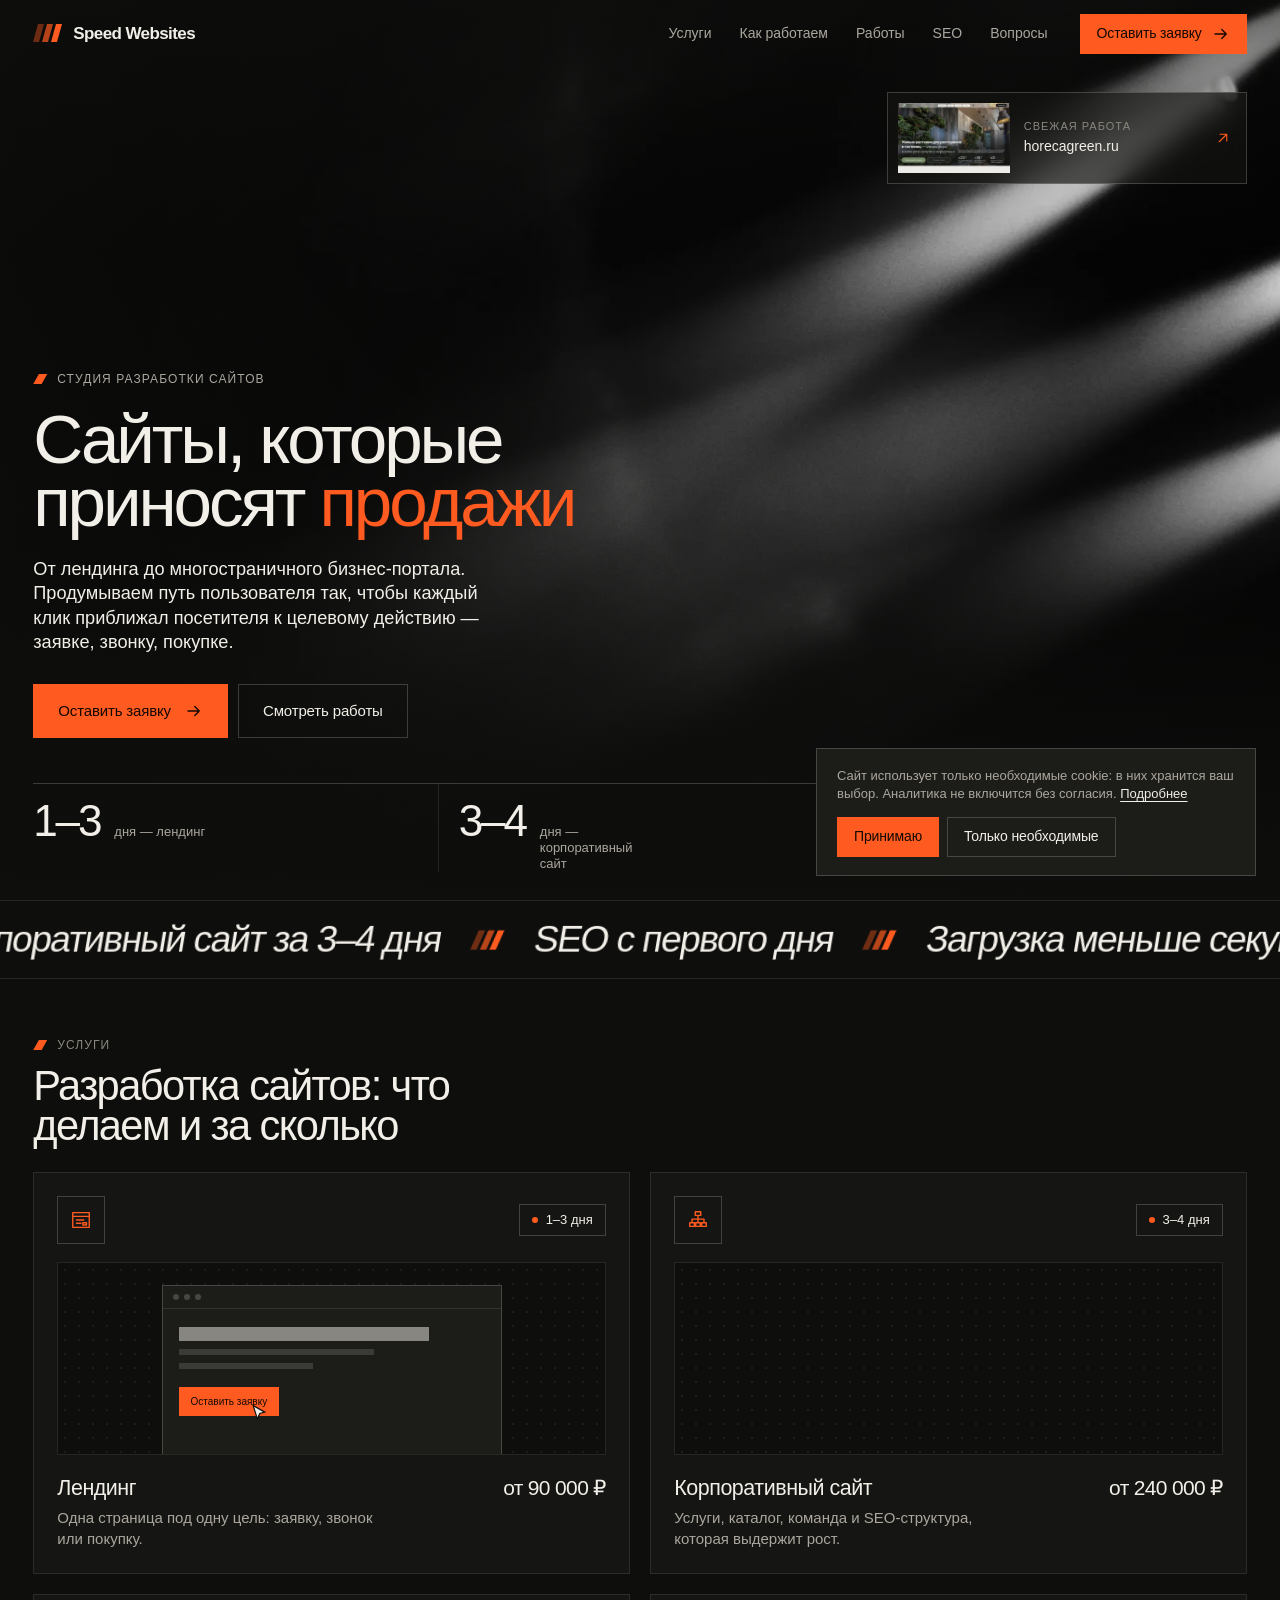
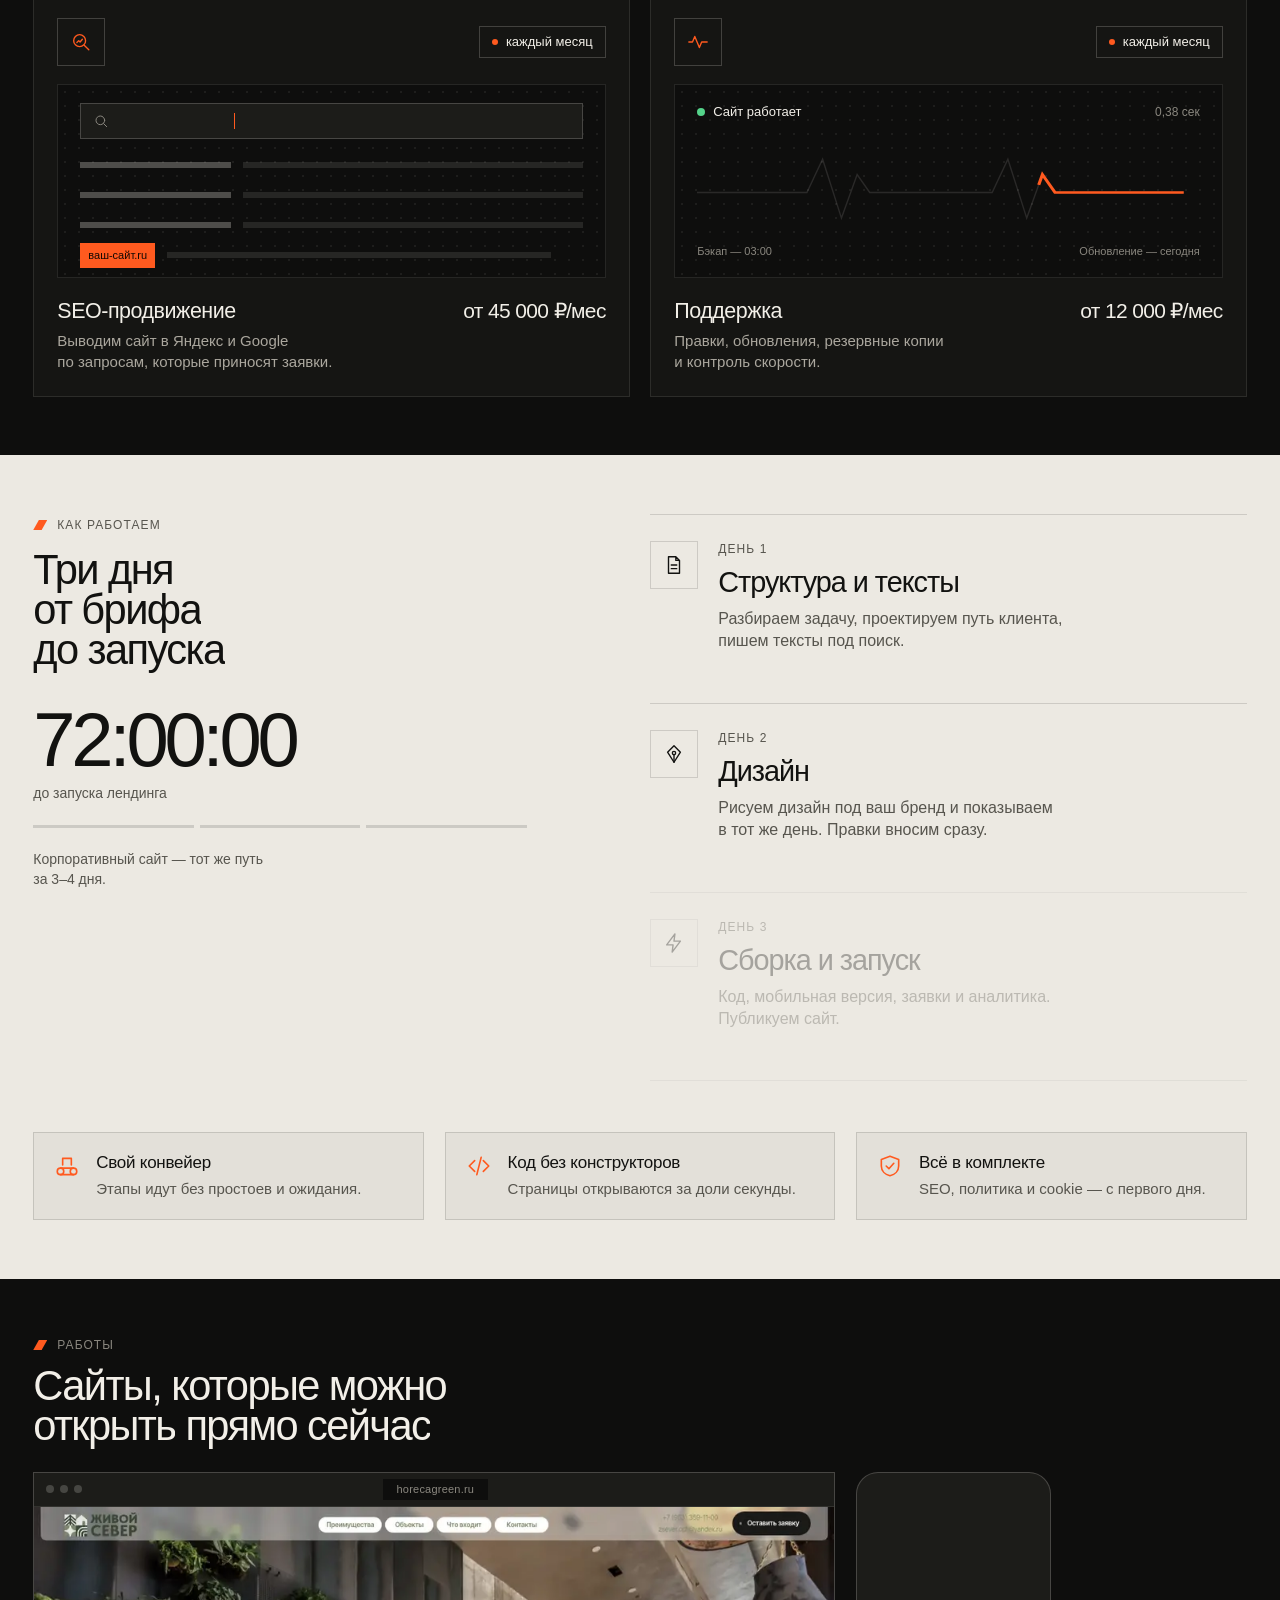
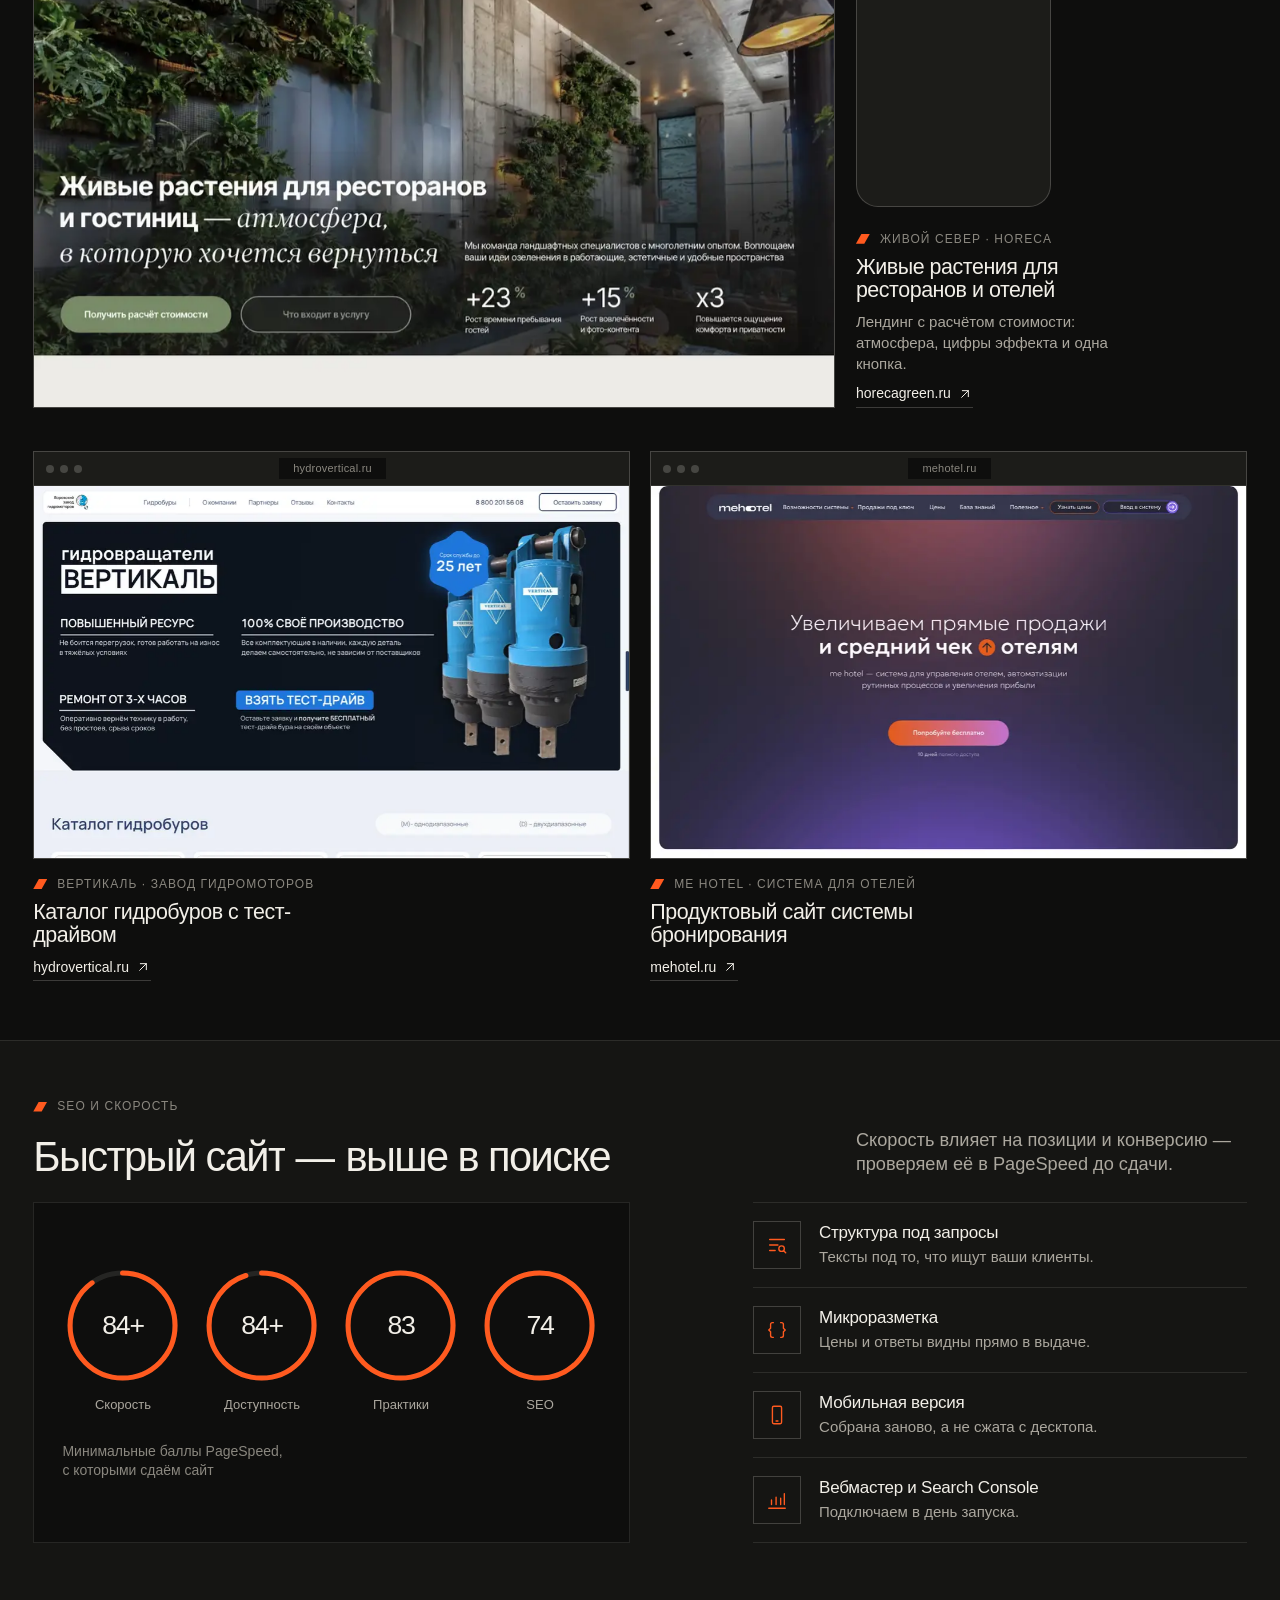
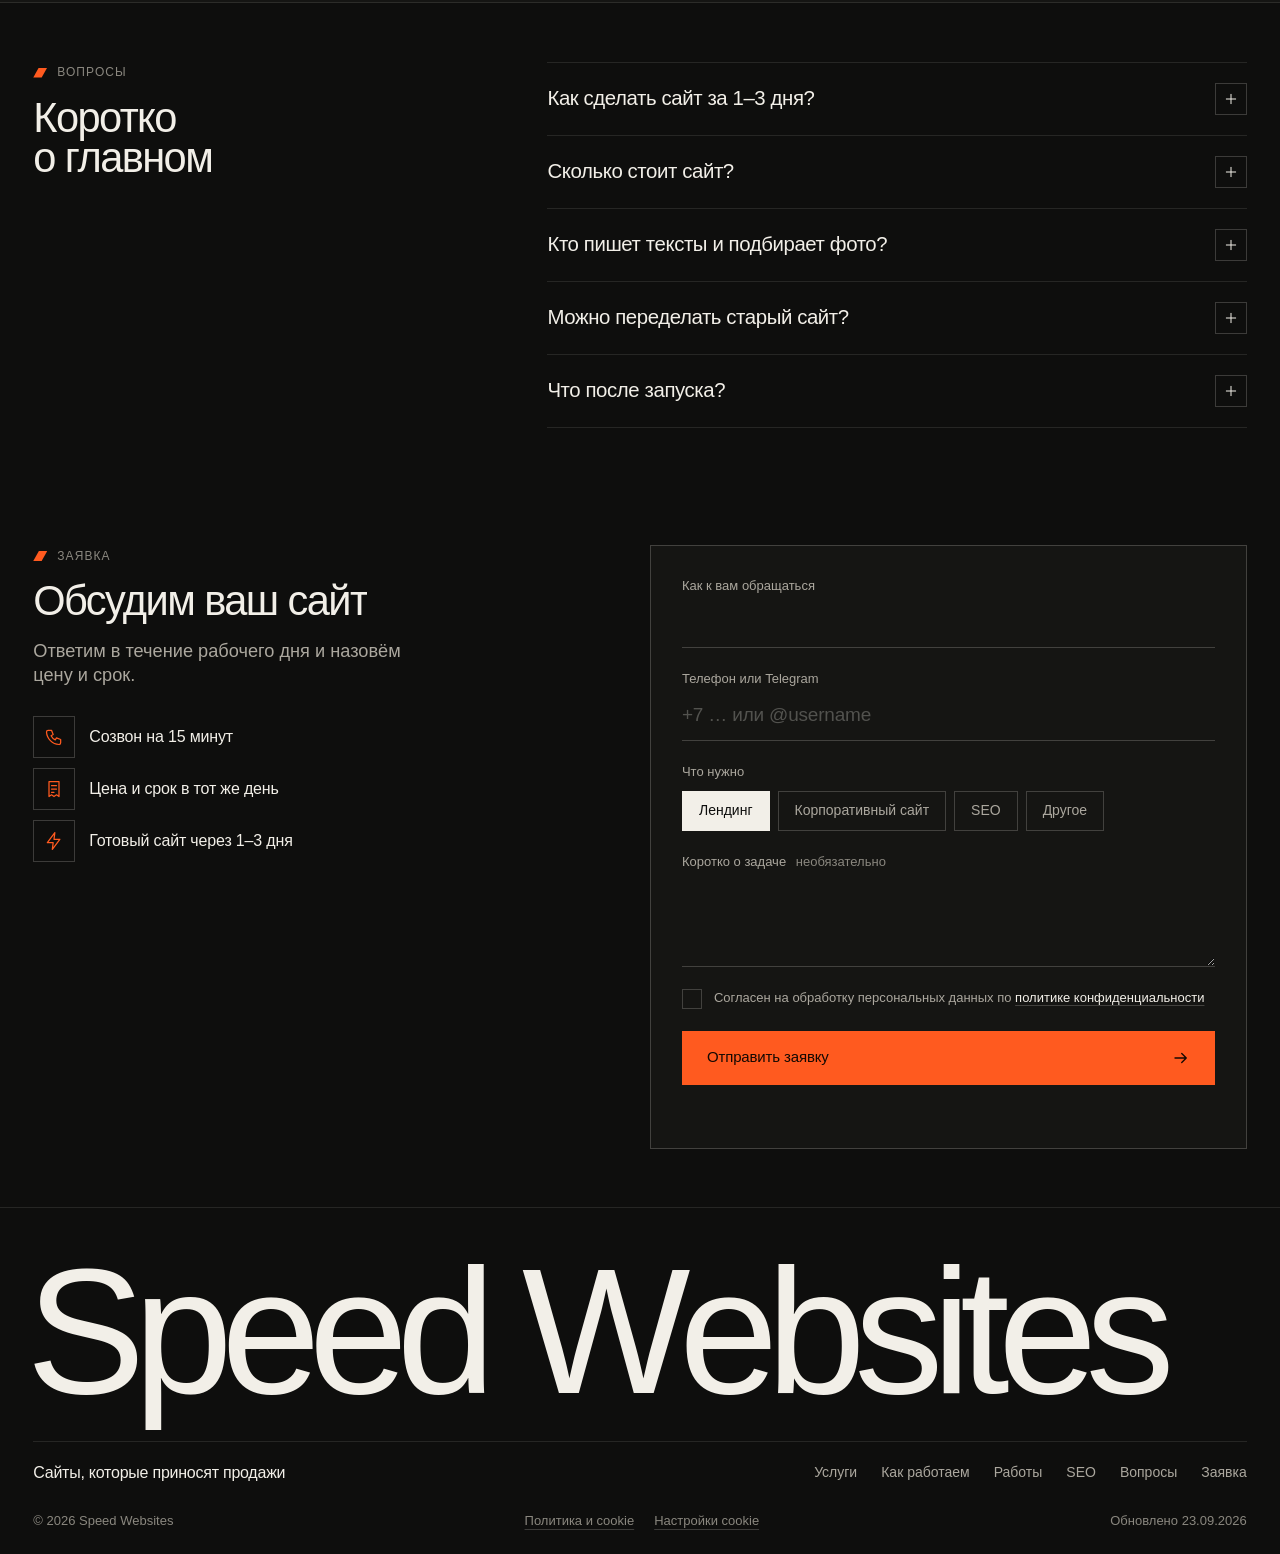
==== commit d38a0831: "Speed Websites: ребрендинг, сроки 1–3 / 3–4 дня, Helvetica, форма заявки, анимации скорости Co-Autho" ====
--- a/index.html
+++ b/index.html
@@ -3,62 +3,56 @@
 <head>
 <meta charset="utf-8">
 <meta name="viewport" content="width=device-width, initial-scale=1">
-<title>Сайты, которые приносят продажи — студия «Кадр»</title>
-<meta name="description" content="Сайты, которые приносят продажи: лендинги, корпоративные сайты, редизайн и SEO. Продумываем путь пользователя до заявки, звонка, покупки. Студия «Кадр», онлайн по России.">
-<link rel="canonical" href="https://kadr.studio/">
+<title>Разработка сайтов за 1–3 дня — Speed Websites</title>
+<meta name="description" content="Разработка сайтов, которые приносят продажи: лендинг за 1–3 дня, корпоративный сайт за 3–4 дня, SEO и поддержка. Быстрая загрузка и путь клиента до заявки.">
+<link rel="canonical" href="https://egi411.github.io/kadr-studio/">
 <meta name="robots" content="index, follow">
-<meta name="theme-color" content="#0F0F0E">
+<meta name="theme-color" content="#0E0E0D">
 
 <meta property="og:type" content="website">
 <meta property="og:locale" content="ru_RU">
-<meta property="og:site_name" content="Кадр — дизайн-студия">
-<meta property="og:title" content="Сайты, которые приносят продажи — студия «Кадр»">
-<meta property="og:description" content="Сайты, которые приносят продажи: от лендинга до многостраничного портала. Каждый клик ведёт к заявке, звонку, покупке.">
-<meta property="og:url" content="https://kadr.studio/">
-<meta property="og:image" content="https://kadr.studio/assets/img/og-kadr.jpg">
+<meta property="og:site_name" content="Speed Websites">
+<meta property="og:title" content="Сайты, которые приносят продажи — Speed Websites">
+<meta property="og:description" content="Лендинг за 1–3 дня, корпоративный сайт за 3–4 дня. Каждый клик ведёт к заявке, звонку, покупке.">
+<meta property="og:url" content="https://egi411.github.io/kadr-studio/">
+<meta property="og:image" content="https://egi411.github.io/kadr-studio/assets/img/og-speed.jpg">
 <meta property="og:image:width" content="1200">
 <meta property="og:image:height" content="630">
-<meta property="og:image:alt" content="Дизайн-студия «Кадр» — разработка сайтов для бизнеса">
+<meta property="og:image:alt" content="Speed Websites — разработка сайтов за 1–3 дня">
 <meta name="twitter:card" content="summary_large_image">
-<meta name="twitter:title" content="Сайты, которые приносят продажи — студия «Кадр»">
-<meta name="twitter:description" content="Сайты, которые приносят продажи: от лендинга до многостраничного портала.">
-<meta name="twitter:image" content="https://kadr.studio/assets/img/og-kadr.jpg">
-
-<link rel="icon" href="data:image/svg+xml,%3Csvg xmlns='http://www.w3.org/2000/svg' viewBox='0 0 32 32'%3E%3Crect width='32' height='32' fill='%230F0F0E'/%3E%3Cpath d='M3 9V3h6M23 3h6v6M3 23v6h6M29 23v6h-6' fill='none' stroke='%23F2EFE8' stroke-width='1.5'/%3E%3Cpath d='M12 9v14M21 9l-8 7 8 7' fill='none' stroke='%23E4562C' stroke-width='2.4' stroke-linecap='square'/%3E%3C/svg%3E" type="image/svg+xml">
+<meta name="twitter:title" content="Сайты, которые приносят продажи — Speed Websites">
+<meta name="twitter:description" content="Лендинг за 1–3 дня, корпоративный сайт за 3–4 дня.">
+<meta name="twitter:image" content="https://egi411.github.io/kadr-studio/assets/img/og-speed.jpg">
+
+<link rel="icon" href="data:image/svg+xml,%3Csvg xmlns='http://www.w3.org/2000/svg' viewBox='0 0 32 32'%3E%3Crect width='32' height='32' fill='%230E0E0D'/%3E%3Cpath d='M9 8h5l-5 16H4z' fill='%23FF5A1F' opacity='.4'/%3E%3Cpath d='M17 8h5l-5 16h-5z' fill='%23FF5A1F' opacity='.7'/%3E%3Cpath d='M25 8h5l-5 16h-5z' fill='%23FF5A1F'/%3E%3C/svg%3E" type="image/svg+xml">
 <link rel="apple-touch-icon" href="assets/img/logo.png">
-
-<link rel="preconnect" href="https://fonts.googleapis.com">
-<link rel="preconnect" href="https://fonts.gstatic.com" crossorigin>
-<link href="https://fonts.googleapis.com/css2?family=Jost:ital,wght@0,300;0,400;0,500;1,400&family=Golos+Text:wght@400;500;600&display=swap" rel="stylesheet">
 <link rel="preload" as="image" href="assets/img/hero.webp" fetchpriority="high">
 <link rel="stylesheet" href="assets/style.css">
+<script>document.documentElement.className='js';setTimeout(function(){document.documentElement.classList.add('is-ready')},4000);</script>
 
 <script type="application/ld+json">
 {
   "@context": "https://schema.org",
   "@type": "Organization",
-  "@id": "https://kadr.studio/#organization",
-  "name": "Кадр",
-  "alternateName": "Дизайн-студия «Кадр»",
-  "description": "Дизайн-студия: разработка сайтов для бизнеса — лендинги, корпоративные сайты, редизайн, SEO и поддержка. Чистый HTML, CSS и JS без конструкторов, семь этапов работы, приёмка по рубрике на 100 баллов.",
-  "url": "https://kadr.studio/",
+  "@id": "https://egi411.github.io/kadr-studio/#organization",
+  "name": "Speed Websites",
+  "description": "Разработка сайтов, которые приносят продажи: лендинг за 1–3 дня, корпоративный сайт за 3–4 дня, SEO-продвижение и поддержка.",
+  "url": "https://egi411.github.io/kadr-studio/",
   "logo": {
-    "@id": "https://kadr.studio/#logo"
+    "@id": "https://egi411.github.io/kadr-studio/#logo"
   },
   "image": {
-    "@id": "https://kadr.studio/#primaryimage"
-  },
-  "areaServed": "Россия и СНГ, онлайн",
-  "priceRange": "от 90 000 ₽",
+    "@id": "https://egi411.github.io/kadr-studio/#primaryimage"
+  },
+  "areaServed": "Россия, онлайн",
   "knowsAbout": [
     "Разработка лендингов",
     "Корпоративные сайты",
-    "Редизайн сайтов",
     "SEO-продвижение",
     "Поддержка сайтов"
   ],
   "hasOfferCatalog": {
-    "@id": "https://kadr.studio/#catalog"
+    "@id": "https://egi411.github.io/kadr-studio/#catalog"
   }
 }
 </script>
@@ -66,16 +60,16 @@
 {
   "@context": "https://schema.org",
   "@type": "ProfessionalService",
-  "@id": "https://kadr.studio/#organization",
-  "name": "Кадр",
-  "url": "https://kadr.studio/",
-  "areaServed": "Россия и СНГ, онлайн",
+  "@id": "https://egi411.github.io/kadr-studio/#organization",
+  "name": "Speed Websites",
+  "url": "https://egi411.github.io/kadr-studio/",
+  "areaServed": "Россия, онлайн",
   "priceRange": "от 90 000 ₽",
   "image": {
-    "@id": "https://kadr.studio/#primaryimage"
+    "@id": "https://egi411.github.io/kadr-studio/#primaryimage"
   },
   "logo": {
-    "@id": "https://kadr.studio/#logo"
+    "@id": "https://egi411.github.io/kadr-studio/#logo"
   }
 }
 </script>
@@ -83,39 +77,36 @@
 {
   "@context": "https://schema.org",
   "@type": "ImageObject",
-  "@id": "https://kadr.studio/#logo",
-  "url": "https://kadr.studio/assets/img/logo.png",
-  "contentUrl": "https://kadr.studio/assets/img/logo.png",
+  "@id": "https://egi411.github.io/kadr-studio/#logo",
+  "url": "https://egi411.github.io/kadr-studio/assets/img/logo.png",
+  "contentUrl": "https://egi411.github.io/kadr-studio/assets/img/logo.png",
   "width": 512,
   "height": 512,
-  "caption": "Кадр — дизайн-студия"
+  "caption": "Speed Websites"
 }
 </script>
 <script type="application/ld+json">
 {
   "@context": "https://schema.org",
   "@type": "ImageObject",
-  "@id": "https://kadr.studio/#primaryimage",
-  "url": "https://kadr.studio/assets/img/og-kadr.jpg",
-  "contentUrl": "https://kadr.studio/assets/img/og-kadr.jpg",
+  "@id": "https://egi411.github.io/kadr-studio/#primaryimage",
+  "url": "https://egi411.github.io/kadr-studio/assets/img/og-speed.jpg",
+  "contentUrl": "https://egi411.github.io/kadr-studio/assets/img/og-speed.jpg",
   "width": 1200,
   "height": 630,
-  "caption": "Дизайн-студия «Кадр» — разработка сайтов для бизнеса"
+  "caption": "Speed Websites — разработка сайтов за 1–3 дня"
 }
 </script>
 <script type="application/ld+json">
 {
   "@context": "https://schema.org",
   "@type": "WebSite",
-  "@id": "https://kadr.studio/#website",
-  "url": "https://kadr.studio/",
-  "name": "Кадр — дизайн-студия",
+  "@id": "https://egi411.github.io/kadr-studio/#website",
+  "url": "https://egi411.github.io/kadr-studio/",
+  "name": "Speed Websites",
   "inLanguage": "ru-RU",
   "publisher": {
-    "@id": "https://kadr.studio/#organization"
-  },
-  "copyrightHolder": {
-    "@id": "https://kadr.studio/#organization"
+    "@id": "https://egi411.github.io/kadr-studio/#organization"
   }
 }
 </script>
@@ -123,132 +114,79 @@
 {
   "@context": "https://schema.org",
   "@type": "WebPage",
-  "@id": "https://kadr.studio/#webpage",
-  "url": "https://kadr.studio/",
-  "name": "Сайты, которые приносят продажи — студия «Кадр»",
-  "description": "Сайты, которые приносят продажи: лендинги, корпоративные сайты, редизайн и SEO. Продумываем путь пользователя до заявки, звонка, покупки. Студия «Кадр», онлайн по России.",
+  "@id": "https://egi411.github.io/kadr-studio/#webpage",
+  "url": "https://egi411.github.io/kadr-studio/",
+  "name": "Разработка сайтов за 1–3 дня — Speed Websites",
+  "description": "Разработка сайтов, которые приносят продажи: лендинг за 1–3 дня, корпоративный сайт за 3–4 дня, SEO и поддержка. Быстрая загрузка и путь клиента до заявки.",
   "inLanguage": "ru-RU",
   "isPartOf": {
-    "@id": "https://kadr.studio/#website"
+    "@id": "https://egi411.github.io/kadr-studio/#website"
   },
   "about": {
-    "@id": "https://kadr.studio/#organization"
-  },
-  "mainEntity": {
-    "@id": "https://kadr.studio/#organization"
+    "@id": "https://egi411.github.io/kadr-studio/#organization"
   },
   "primaryImageOfPage": {
-    "@id": "https://kadr.studio/#primaryimage"
+    "@id": "https://egi411.github.io/kadr-studio/#primaryimage"
   },
   "author": {
-    "@id": "https://kadr.studio/#organization"
+    "@id": "https://egi411.github.io/kadr-studio/#organization"
   },
   "publisher": {
-    "@id": "https://kadr.studio/#organization"
+    "@id": "https://egi411.github.io/kadr-studio/#organization"
   },
   "datePublished": "2026-09-22",
-  "dateModified": "2026-09-22",
-  "copyrightYear": 2026
+  "dateModified": "2026-09-23"
 }
 </script>
 <script type="application/ld+json">
 {
   "@context": "https://schema.org",
   "@type": "OfferCatalog",
-  "@id": "https://kadr.studio/#catalog",
-  "name": "Продукты студии «Кадр»",
-  "url": "https://kadr.studio/#services",
+  "@id": "https://egi411.github.io/kadr-studio/#catalog",
+  "name": "Услуги Speed Websites",
   "itemListElement": [
     {
       "@type": "Offer",
-      "url": "https://kadr.studio/#services",
+      "priceCurrency": "RUB",
+      "price": "90000",
       "itemOffered": {
         "@type": "Service",
         "name": "Лендинг",
-        "serviceType": "Разработка лендинга",
-        "description": "Одна страница под одно действие: для рекламы, запуска услуги, локального бизнеса. Срок 3–4 недели.",
-        "provider": {
-          "@id": "https://kadr.studio/#organization"
-        }
-      },
-      "priceSpecification": {
-        "@type": "PriceSpecification",
-        "minPrice": 90000,
-        "priceCurrency": "RUB"
+        "description": "Одностраничный сайт под одну цель за 1–3 дня.",
+        "provider": { "@id": "https://egi411.github.io/kadr-studio/#organization" }
       }
     },
     {
       "@type": "Offer",
-      "url": "https://kadr.studio/#services",
+      "priceCurrency": "RUB",
+      "price": "240000",
       "itemOffered": {
         "@type": "Service",
         "name": "Корпоративный сайт",
-        "serviceType": "Разработка корпоративного сайта",
-        "description": "Разделы под каждое направление: услуги, кейсы, о компании, блог. Приводит клиентов из поиска. Срок 6–10 недель.",
-        "provider": {
-          "@id": "https://kadr.studio/#organization"
-        }
-      },
-      "priceSpecification": {
-        "@type": "PriceSpecification",
-        "minPrice": 240000,
-        "priceCurrency": "RUB"
+        "description": "Многостраничный сайт компании с SEO-структурой за 3–4 дня.",
+        "provider": { "@id": "https://egi411.github.io/kadr-studio/#organization" }
       }
     },
     {
       "@type": "Offer",
-      "url": "https://kadr.studio/#services",
-      "itemOffered": {
-        "@type": "Service",
-        "name": "Редизайн",
-        "serviceType": "Редизайн сайта",
-        "description": "Новый вид и скорость без потери позиций: сохраняем страницы, которые уже приносят трафик. Срок 3–6 недель.",
-        "provider": {
-          "@id": "https://kadr.studio/#organization"
-        }
-      },
-      "priceSpecification": {
-        "@type": "PriceSpecification",
-        "minPrice": 120000,
-        "priceCurrency": "RUB"
-      }
-    },
-    {
-      "@type": "Offer",
-      "url": "https://kadr.studio/#seo",
+      "priceCurrency": "RUB",
+      "price": "45000",
       "itemOffered": {
         "@type": "Service",
         "name": "SEO-продвижение",
-        "serviceType": "SEO-продвижение сайта",
-        "description": "Ядро, новые страницы, техника и отчёт по позициям каждый месяц. От 6 месяцев.",
-        "provider": {
-          "@id": "https://kadr.studio/#organization"
-        }
-      },
-      "priceSpecification": {
-        "@type": "UnitPriceSpecification",
-        "minPrice": 45000,
-        "priceCurrency": "RUB",
-        "unitText": "месяц"
+        "description": "Продвижение в Яндексе и Google, оплата помесячно.",
+        "provider": { "@id": "https://egi411.github.io/kadr-studio/#organization" }
       }
     },
     {
       "@type": "Offer",
-      "url": "https://kadr.studio/#services",
+      "priceCurrency": "RUB",
+      "price": "12000",
       "itemOffered": {
         "@type": "Service",
-        "name": "Поддержка",
-        "serviceType": "Поддержка сайта",
-        "description": "Правки, новые блоки и контроль скорости — без поиска подрядчика. Ежемесячно.",
-        "provider": {
-          "@id": "https://kadr.studio/#organization"
-        }
-      },
-      "priceSpecification": {
-        "@type": "UnitPriceSpecification",
-        "minPrice": 12000,
-        "priceCurrency": "RUB",
-        "unitText": "месяц"
+        "name": "Поддержка сайта",
+        "description": "Правки, обновления, резервные копии и контроль скорости, оплата помесячно.",
+        "provider": { "@id": "https://egi411.github.io/kadr-studio/#organization" }
       }
     }
   ]
@@ -258,411 +196,431 @@
 {
   "@context": "https://schema.org",
   "@type": "FAQPage",
-  "@id": "https://kadr.studio/#faq",
-  "url": "https://kadr.studio/#faq",
-  "inLanguage": "ru-RU",
-  "isPartOf": {
-    "@id": "https://kadr.studio/#webpage"
-  },
-  "about": {
-    "@id": "https://kadr.studio/#organization"
-  },
-  "author": {
-    "@id": "https://kadr.studio/#organization"
-  },
-  "publisher": {
-    "@id": "https://kadr.studio/#organization"
-  },
-  "datePublished": "2026-09-22",
-  "dateModified": "2026-09-22",
+  "@id": "https://egi411.github.io/kadr-studio/#faq",
   "mainEntity": [
     {
       "@type": "Question",
-      "name": "Сколько занимает разработка сайта?",
-      "acceptedAnswer": {
-        "@type": "Answer",
-        "text": "Лендинг — 3–4 недели, корпоративный сайт — 6–10 недель с момента, когда получены материалы и доступы."
-      }
+      "name": "Как сделать сайт за 1–3 дня?",
+      "acceptedAnswer": { "@type": "Answer", "text": "Отлаженный конвейер: структура, тексты, дизайн и код идут без простоев. Срок считаем от согласованного брифа." }
     },
     {
       "@type": "Question",
-      "name": "Лендинг или корпоративный сайт — что выбрать?",
-      "acceptedAnswer": {
-        "@type": "Answer",
-        "text": "Одно предложение и реклама — лендинг. Несколько направлений и ставка на поиск — корпоративный сайт с разделом под каждую услугу."
-      }
+      "name": "Сколько стоит сайт?",
+      "acceptedAnswer": { "@type": "Answer", "text": "Лендинг — от 90 000 ₽, корпоративный — от 240 000 ₽. Точная цена — после созвона." }
     },
     {
       "@type": "Question",
-      "name": "Входит ли SEO в стоимость?",
-      "acceptedAnswer": {
-        "@type": "Answer",
-        "text": "Базовая оптимизация входит в каждый проект: семантическое ядро, структура, мета-теги и разметка. Ежемесячное продвижение — отдельная услуга от 45 000 ₽ в месяц."
-      }
+      "name": "Кто пишет тексты и подбирает фото?",
+      "acceptedAnswer": { "@type": "Answer", "text": "Мы. Тексты пишем под поисковые запросы, фото берём ваши или лицензионные." }
     },
     {
       "@type": "Question",
-      "name": "Чем это лучше конструктора?",
-      "acceptedAnswer": {
-        "@type": "Answer",
-        "text": "Сайт принадлежит вам, грузится быстрее и не ограничен готовыми блоками. Нужна визитка на неделю — честно посоветуем Tilda."
-      }
+      "name": "Можно переделать старый сайт?",
+      "acceptedAnswer": { "@type": "Answer", "text": "Да, в те же сроки и с сохранением позиций в поиске." }
     },
     {
       "@type": "Question",
-      "name": "Что нужно от меня?",
-      "acceptedAnswer": {
-        "@type": "Answer",
-        "text": "Час на бриф, фотографии или согласие на съёмку и один человек, который согласовывает. Тексты, структуру и дизайн делаем мы."
-      }
+      "name": "Что после запуска?",
+      "acceptedAnswer": { "@type": "Answer", "text": "Сайт, код и доступы — ваши. Поддержка — от 12 000 ₽ в месяц." }
     }
   ]
 }
 </script>
 </head>
-<body class="is-loading">
+<body>
+<svg class="sprite" aria-hidden="true" focusable="false">
+  <symbol id="mark" viewBox="0 0 30 18"><path d="M5 0h6L6 18H0z" opacity=".4"/><path d="M14 0h6l-5 18H9z" opacity=".7"/><path d="M23 0h6l-5 18h-6z"/></symbol>
+  <symbol id="i-landing" viewBox="0 0 24 24"><rect x="3" y="4" width="18" height="16"/><path d="M3 8h18M7 12h8M7 15.5h5"/><path d="M14 15h4v2.5h-4z"/></symbol>
+  <symbol id="i-corp" viewBox="0 0 24 24"><path d="M9 3h6v4H9zM3 15h5v4H3zM9.5 15h5v4h-5zM16 15h5v4h-5zM12 7v4M5.5 11h13M5.5 11v4M12 11v4M18.5 11v4"/></symbol>
+  <symbol id="i-seo" viewBox="0 0 24 24"><circle cx="10.5" cy="10.5" r="6.5"/><path d="m15.5 15.5 5 5M7.5 12.5l2-2 1.5 1.5 2.5-3"/></symbol>
+  <symbol id="i-pulse" viewBox="0 0 24 24"><path d="M2 12h4l2.5-6 5 12 2.5-6H22"/></symbol>
+  <symbol id="i-brief" viewBox="0 0 24 24"><path d="M6 3h8l4 4v14H6zM14 3v4h4M9 12h6M9 16h6"/></symbol>
+  <symbol id="i-pen" viewBox="0 0 24 24"><path d="M12 21 5 10l7-7 7 7z"/><circle cx="12" cy="11" r="1.8"/><path d="M12 12.8V21"/></symbol>
+  <symbol id="i-bolt" viewBox="0 0 24 24"><path d="M13 2 4 14h7l-1 8 9-12h-7z"/></symbol>
+  <symbol id="i-code" viewBox="0 0 24 24"><path d="m8 7-5 5 5 5M16 7l5 5-5 5M14 4l-4 16"/></symbol>
+  <symbol id="i-flow" viewBox="0 0 24 24"><circle cx="6" cy="17" r="3"/><circle cx="18" cy="17" r="3"/><path d="M6 14h12M6 20h12M8 11V5h8v6"/></symbol>
+  <symbol id="i-shield" viewBox="0 0 24 24"><path d="M12 3 4 6v6c0 4.5 3.4 8 8 9 4.6-1 8-4.5 8-9V6z"/><path d="m8.5 12 2.5 2.5 4.5-5"/></symbol>
+  <symbol id="i-text" viewBox="0 0 24 24"><path d="M4 6h16M4 12h9M4 18h6"/><circle cx="17" cy="16" r="3"/><path d="m19.2 18.2 2.3 2.3"/></symbol>
+  <symbol id="i-braces" viewBox="0 0 24 24"><path d="M8 4H7a2 2 0 0 0-2 2v4l-2 2 2 2v4a2 2 0 0 0 2 2h1M16 4h1a2 2 0 0 1 2 2v4l2 2-2 2v4a2 2 0 0 1-2 2h-1"/></symbol>
+  <symbol id="i-mobile" viewBox="0 0 24 24"><rect x="7" y="2.5" width="10" height="19" rx="1.5"/><path d="M11 18.5h2"/></symbol>
+  <symbol id="i-chart" viewBox="0 0 24 24"><path d="M3 21h18M6 17v-5M11 17V9M16 17v-7M20 17V5"/></symbol>
+  <symbol id="i-phone" viewBox="0 0 24 24"><path d="M5 4h4l2 5-2.5 1.5a11 11 0 0 0 5 5L15 13l5 2v4a2 2 0 0 1-2 2A16 16 0 0 1 3 6a2 2 0 0 1 2-2"/></symbol>
+  <symbol id="i-receipt" viewBox="0 0 24 24"><path d="M6 3h12v18l-3-2-3 2-3-2-3 2zM9 8h6M9 12h6M9 16h3"/></symbol>
+  <symbol id="i-search" viewBox="0 0 24 24"><circle cx="11" cy="11" r="6.5"/><path d="m16 16 4.5 4.5"/></symbol>
+  <symbol id="i-arrow" viewBox="0 0 24 24"><path d="M4 12h15M13 6l6 6-6 6"/></symbol>
+  <symbol id="i-ne" viewBox="0 0 24 24"><path d="M7 17 17 7M8 7h9v9"/></symbol>
+  <symbol id="i-plus" viewBox="0 0 24 24"><path d="M12 5v14M5 12h14"/></symbol>
+  <symbol id="i-check" viewBox="0 0 24 24"><path d="m5 12.5 4.5 4.5L19 7.5"/></symbol>
+</svg>
+
 <a class="skip" href="#main">Перейти к содержанию</a>
 
 <div class="loader" id="loader" aria-hidden="true">
-  <div class="loader__frame frame">
-    <span class="frame__tag frame__tag--tl">Кадр · дизайн-студия</span>
-    <span class="frame__tag frame__tag--br loader__count">00</span>
-    <p class="loader__mark">Кадр</p>
+  <div class="loader__strips"><i style="--i:0"></i><i style="--i:1"></i><i style="--i:2"></i><i style="--i:3"></i><i style="--i:4"></i><i style="--i:5"></i></div>
+  <div class="loader__body">
+    <svg class="loader__mark"><use href="#mark"/></svg>
+    <p class="loader__time"><span class="loader__num">0,00</span><small>сек</small></p>
+    <p class="loader__label"><span class="loader__dot"></span><span class="loader__state">Загружаем сайт</span></p>
   </div>
+  <div class="loader__hud"><span>Speed Websites</span><span data-pct>0%</span></div>
+  <span class="loader__bar"></span>
 </div>
 
 <header class="header" id="hdr">
   <div class="container">
-    <a class="logo frame" href="#top" aria-label="Кадр — в начало страницы">Кадр</a>
-    <nav class="nav" aria-label="Разделы страницы">
+    <a class="logo" href="#top" aria-label="Speed Websites — наверх"><svg aria-hidden="true"><use href="#mark"/></svg><span>Speed Websites</span></a>
+    <nav class="nav" aria-label="Навигация">
       <ul class="nav__list">
+        <li><a href="#services">Услуги</a></li>
+        <li><a href="#process">Как работаем</a></li>
         <li><a href="#cases">Работы</a></li>
-        <li><a href="#services">Услуги</a></li>
-        <li><a href="#how">Процесс</a></li>
         <li><a href="#seo">SEO</a></li>
         <li><a href="#faq">Вопросы</a></li>
       </ul>
-      <a class="btn btn--ghost" href="#contacts" data-cta="primary">Обсудить проект</a>
-      <button class="burger" id="burger" type="button" aria-expanded="false" aria-controls="menu" aria-label="Открыть меню"><span></span><span></span></button>
+      <a class="btn btn--primary btn--sm" href="#contact"><span>Оставить заявку</span><span class="btn__arr" aria-hidden="true"><svg class="ico"><use href="#i-arrow"/></svg><svg class="ico"><use href="#i-arrow"/></svg></span></a>
+      <button class="burger" id="burger" type="button" aria-label="Меню" aria-expanded="false" aria-controls="menu"><span></span><span></span></button>
     </nav>
   </div>
 </header>
 
 <div class="menu" id="menu">
-  <ul class="menu__list">
-    <li><a href="#cases"><span class="label">02</span>Работы</a></li>
-    <li><a href="#services"><span class="label">03</span>Услуги</a></li>
-    <li><a href="#how"><span class="label">04</span>Процесс</a></li>
-    <li><a href="#seo"><span class="label">06</span>SEO</a></li>
-    <li><a href="#faq"><span class="label">07</span>Вопросы</a></li>
-    <li><a href="#contacts"><span class="label">08</span>Связаться</a></li>
-  </ul>
+  <ul class="menu__list" data-menu></ul>
   <div class="menu__foot">
-    <a class="btn btn--primary" href="#contacts" data-cta="primary">Обсудить проект</a>
-    <p class="small muted">Дизайн-студия «Кадр» · онлайн по&nbsp;России и&nbsp;СНГ</p>
+    <a class="btn btn--primary" href="#contact"><span>Оставить заявку</span><span class="btn__arr" aria-hidden="true"><svg class="ico"><use href="#i-arrow"/></svg><svg class="ico"><use href="#i-arrow"/></svg></span></a>
   </div>
 </div>
 
 <main id="main">
 
-  <!-- 01 / Первый экран -->
-  <section class="hero" id="top" aria-labelledby="h1">
+  <!-- 01 · Hero -->
+  <section class="hero" id="top" aria-labelledby="h-hero">
     <div class="hero__media">
-      <img src="assets/img/hero.webp" width="1800" height="1202" alt="Три луча света сквозь дым в тёмной студии — первый кадр сайта дизайн-студии «Кадр»" fetchpriority="high" decoding="async" id="heroImg">
-    </div>
-    <div class="hero__frame frame" aria-hidden="true">
-      <span class="frame__tag frame__tag--tl">01 / 08 — Первый экран</span>
-      <span class="frame__tag frame__tag--bl">↓ Прокрутить</span>
-    </div>
+      <img id="heroImg" src="assets/img/hero.webp" width="1800" height="1202" alt="Разработка сайтов Speed Websites: лучи света в тёмной студии" fetchpriority="high" decoding="async">
+    </div>
+    <div class="hero__lines" aria-hidden="true"><i></i><i></i><i></i><i></i><i></i></div>
+    <div class="container hero__inner">
+      <p class="label hero__eyebrow" data-in style="--delay:0">Студия разработки сайтов</p>
+      <h1 class="h1 hero__title" id="h-hero"><span class="w"><span style="--d:0">Сайты,</span></span> <span class="w"><span style="--d:1">которые</span></span> <span class="w"><span style="--d:2">приносят</span></span> <span class="w"><em style="--d:3">продажи</em></span></h1>
+      <p class="lead hero__lead" data-in style="--delay:5">От&nbsp;лендинга до&nbsp;многостраничного бизнес-портала. Продумываем путь пользователя так, чтобы каждый клик приближал посетителя к&nbsp;целевому действию — заявке, звонку, покупке.</p>
+      <div class="hero__cta" data-in style="--delay:6">
+        <a class="btn btn--primary" href="#contact"><span>Оставить заявку</span><span class="btn__arr" aria-hidden="true"><svg class="ico"><use href="#i-arrow"/></svg><svg class="ico"><use href="#i-arrow"/></svg></span></a>
+        <a class="btn btn--ghost" href="#cases"><span>Смотреть работы</span></a>
+      </div>
+      <ul class="hero__stats" data-in style="--delay:7">
+        <li><b>1–3</b><span>дня — лендинг</span></li>
+        <li><b>3–4</b><span>дня — корпоративный сайт</span></li>
+        <li class="stat--live"><b data-loadtime>&lt;1</b><span>сек — загрузилась эта страница</span></li>
+      </ul>
+    </div>
+    <a class="hero__card" href="#cases" data-in style="--delay:8">
+      <img src="assets/img/hero-thumb.webp" width="480" height="300" alt="Сайт horecagreen.ru — пример работы">
+      <span><small>Свежая работа</small>horecagreen.ru</span>
+      <svg class="ico" aria-hidden="true"><use href="#i-ne"/></svg>
+    </a>
+  </section>
+
+  <div class="ticker" aria-hidden="true">
+    <div class="ticker__track">
+      <div class="ticker__group">
+        <span>Лендинг за&nbsp;1–3 дня</span><svg><use href="#mark"/></svg>
+        <span>Корпоративный сайт за&nbsp;3–4 дня</span><svg><use href="#mark"/></svg>
+        <span>SEO с&nbsp;первого дня</span><svg><use href="#mark"/></svg>
+        <span>Загрузка меньше секунды</span><svg><use href="#mark"/></svg>
+      </div>
+    </div>
+  </div>
+
+  <!-- 02 · Услуги -->
+  <section class="section" id="services" aria-labelledby="h-services">
     <div class="container">
-      <div class="grid hero__grid">
-        <div class="hero__text">
-          <p class="label hero__eyebrow">Дизайн-студия «Кадр»</p>
-          <h1 class="hero__title" id="h1">Сайты, которые приносят <em>продажи</em></h1>
-          <p class="lead hero__lead">От&nbsp;лендинга до&nbsp;многостраничного бизнес-портала. Продумываем путь пользователя так, чтобы каждый клик приближал посетителя к&nbsp;целевому действию — заявке, звонку, покупке.</p>
-          <div class="hero__actions">
-            <a class="btn btn--primary" href="#contacts" data-cta="primary">Обсудить проект</a>
-            <a class="btn btn--ghost" href="#cases">Смотреть работы</a>
-          </div>
+      <div class="head">
+        <p class="label">Услуги</p>
+        <h2 class="h2 split" id="h-services">Разработка сайтов: что делаем и&nbsp;за&nbsp;сколько</h2>
+      </div>
+      <div class="svc-grid">
+        <article class="svc reveal">
+          <div class="svc__top"><span class="ico-box"><svg class="ico"><use href="#i-landing"/></svg></span><span class="svc__term">1–3 дня</span></div>
+          <div class="svc__art art" aria-hidden="true">
+            <div class="mock">
+              <div class="mock__bar"><i></i><i></i><i></i></div>
+              <div class="mock__body">
+                <span class="mock__line mock__line--l"></span>
+                <span class="mock__line"></span>
+                <span class="mock__line mock__line--s"></span>
+                <span class="mock__cta"><span class="mock__btn">Оставить заявку</span><svg class="mock__cursor" viewBox="0 0 24 24"><path d="M5 3l14 8-6 1.6L10 19z"/></svg></span>
+              </div>
+              <span class="mock__toast">+1 заявка</span>
+            </div>
+          </div>
+          <div class="svc__foot">
+            <h3 class="h3">Лендинг</h3>
+            <p>Одна страница под одну цель: заявку, звонок или покупку.</p>
+            <p class="svc__price">от&nbsp;90&nbsp;000&nbsp;₽</p>
+          </div>
+        </article>
+
+        <article class="svc reveal">
+          <div class="svc__top"><span class="ico-box"><svg class="ico"><use href="#i-corp"/></svg></span><span class="svc__term">3–4 дня</span></div>
+          <div class="svc__art art" aria-hidden="true">
+            <svg class="tree" viewBox="0 0 320 170">
+              <path style="--d:1" pathLength="1" d="M160 40v20M40 60h240M40 60v18M120 60v18M200 60v18M280 60v18"/>
+              <path style="--d:3" pathLength="1" d="M40 100v14M28 114h24M28 114v12M52 114v12M120 100v14M108 114h24M108 114v12M132 114v12M200 100v14M188 114h24M188 114v12M212 114v12M280 100v14M268 114h24M268 114v12M292 114v12"/>
+              <rect class="tree__root" style="--d:0" x="126" y="16" width="68" height="24"/>
+              <rect style="--d:2" x="14" y="78" width="52" height="22"/><rect style="--d:2.2" x="94" y="78" width="52" height="22"/><rect style="--d:2.4" x="174" y="78" width="52" height="22"/><rect style="--d:2.6" x="254" y="78" width="52" height="22"/>
+              <rect style="--d:4" x="20" y="126" width="16" height="12"/><rect style="--d:4.1" x="44" y="126" width="16" height="12"/><rect style="--d:4.2" x="100" y="126" width="16" height="12"/><rect style="--d:4.3" x="124" y="126" width="16" height="12"/><rect style="--d:4.4" x="180" y="126" width="16" height="12"/><rect style="--d:4.5" x="204" y="126" width="16" height="12"/><rect style="--d:4.6" x="260" y="126" width="16" height="12"/><rect style="--d:4.7" x="284" y="126" width="16" height="12"/>
+            </svg>
+          </div>
+          <div class="svc__foot">
+            <h3 class="h3">Корпоративный сайт</h3>
+            <p>Услуги, каталог, команда и&nbsp;SEO-структура, которая выдержит рост.</p>
+            <p class="svc__price">от&nbsp;240&nbsp;000&nbsp;₽</p>
+          </div>
+        </article>
+
+        <article class="svc reveal">
+          <div class="svc__top"><span class="ico-box"><svg class="ico"><use href="#i-seo"/></svg></span><span class="svc__term">каждый месяц</span></div>
+          <div class="svc__art art" aria-hidden="true">
+            <div class="serp">
+              <div class="serp__q"><svg class="ico"><use href="#i-search"/></svg><span class="serp__typed">разработка сайтов</span><span class="serp__caret"></span></div>
+              <div class="serp__list">
+                <div class="serp__row" style="--p:0"><i></i><b></b></div>
+                <div class="serp__row" style="--p:1"><i></i><b></b></div>
+                <div class="serp__row" style="--p:2"><i></i><b></b></div>
+                <div class="serp__row serp__row--you" style="--p:3"><i>ваш-сайт.ru</i><b></b><span>№1</span></div>
+              </div>
+            </div>
+          </div>
+          <div class="svc__foot">
+            <h3 class="h3">SEO-продвижение</h3>
+            <p>Выводим сайт в&nbsp;Яндекс и&nbsp;Google по&nbsp;запросам, которые приносят заявки.</p>
+            <p class="svc__price">от&nbsp;45&nbsp;000&nbsp;₽/мес</p>
+          </div>
+        </article>
+
+        <article class="svc reveal">
+          <div class="svc__top"><span class="ico-box"><svg class="ico"><use href="#i-pulse"/></svg></span><span class="svc__term">каждый месяц</span></div>
+          <div class="svc__art art" aria-hidden="true">
+            <div class="pulse">
+              <div class="pulse__head"><span class="pulse__dot"></span>Сайт работает<span class="pulse__ms">0,38 сек</span></div>
+              <svg class="pulse__svg" viewBox="0 0 320 80" preserveAspectRatio="none">
+                <path class="pulse__base" d="M0 48h70l10-26 12 46 10-34 8 14h78l10-26 12 46 10-34 8 14h82"/>
+                <path class="pulse__line" pathLength="1" d="M0 48h70l10-26 12 46 10-34 8 14h78l10-26 12 46 10-34 8 14h82"/>
+              </svg>
+              <div class="pulse__log"><span>Бэкап — 03:00</span><span>Обновление — сегодня</span></div>
+            </div>
+          </div>
+          <div class="svc__foot">
+            <h3 class="h3">Поддержка</h3>
+            <p>Правки, обновления, резервные копии и&nbsp;контроль скорости.</p>
+            <p class="svc__price">от&nbsp;12&nbsp;000&nbsp;₽/мес</p>
+          </div>
+        </article>
+      </div>
+    </div>
+  </section>
+
+  <!-- 03 · Как работаем -->
+  <section class="section process" id="process" aria-labelledby="h-process">
+    <div class="container process__grid">
+      <div class="process__side">
+        <div class="process__sticky">
+          <p class="label">Как работаем</p>
+          <h2 class="h2 split" id="h-process">Три дня от&nbsp;брифа до&nbsp;запуска</h2>
+          <p class="timer" aria-hidden="true"><span data-timer>72:00:00</span></p>
+          <p class="timer__cap" data-timer-cap>до запуска лендинга</p>
+          <div class="progress" aria-hidden="true"><i></i><i></i><i></i></div>
+          <p class="process__note">Корпоративный сайт — тот же путь за&nbsp;3–4 дня.</p>
         </div>
-        <a class="hero__card" href="#cases">
-          <img src="assets/img/hero-thumb.webp" width="240" height="150" alt="Первый экран сайта «Живой Север» — озеленение ресторанов" loading="lazy" decoding="async">
-          <span class="label">Живой Север · HoReCa</span>
-          <p>Лендинг с&nbsp;расчётом стоимости озеленения</p>
-          <span class="link">Смотреть <span class="arrow">→</span></span>
+      </div>
+      <ol class="days">
+        <li class="day">
+          <span class="ico-box"><svg class="ico"><use href="#i-brief"/></svg></span>
+          <div><p class="day__num">День 1</p><h3 class="h3">Структура и&nbsp;тексты</h3><p>Разбираем задачу, проектируем путь клиента, пишем тексты под поиск.</p></div>
+        </li>
+        <li class="day">
+          <span class="ico-box"><svg class="ico"><use href="#i-pen"/></svg></span>
+          <div><p class="day__num">День 2</p><h3 class="h3">Дизайн</h3><p>Рисуем дизайн под ваш бренд и&nbsp;показываем в&nbsp;тот же день. Правки вносим сразу.</p></div>
+        </li>
+        <li class="day">
+          <span class="ico-box"><svg class="ico"><use href="#i-bolt"/></svg></span>
+          <div><p class="day__num">День 3</p><h3 class="h3">Сборка и&nbsp;запуск</h3><p>Код, мобильная версия, заявки и&nbsp;аналитика. Публикуем сайт.</p></div>
+        </li>
+      </ol>
+      <ul class="why">
+        <li class="reveal"><svg class="ico"><use href="#i-flow"/></svg><div><h3 class="h4">Свой конвейер</h3><p>Этапы идут без простоев и&nbsp;ожидания.</p></div></li>
+        <li class="reveal"><svg class="ico"><use href="#i-code"/></svg><div><h3 class="h4">Код без конструкторов</h3><p>Страницы открываются за&nbsp;доли секунды.</p></div></li>
+        <li class="reveal"><svg class="ico"><use href="#i-shield"/></svg><div><h3 class="h4">Всё в&nbsp;комплекте</h3><p>SEO, политика и&nbsp;cookie — с&nbsp;первого дня.</p></div></li>
+      </ul>
+    </div>
+  </section>
+
+  <!-- 04 · Работы -->
+  <section class="section" id="cases" aria-labelledby="h-cases">
+    <div class="container">
+      <div class="head">
+        <p class="label">Работы</p>
+        <h2 class="h2 split" id="h-cases">Сайты, которые можно открыть прямо сейчас</h2>
+      </div>
+
+      <article class="case case--main">
+        <a class="browser reveal" href="https://horecagreen.ru/" target="_blank" rel="noopener" data-cursor="Открыть сайт">
+          <span class="browser__bar"><i></i><i></i><i></i><span class="browser__url">horecagreen.ru</span></span>
+          <span class="browser__view"><img src="assets/img/long-horecagreen.webp" width="1000" height="5000" alt="Лендинг horecagreen.ru целиком: озеленение ресторанов и отелей" loading="lazy" decoding="async"></span>
         </a>
-      </div>
-    </div>
-  </section>
-
-  <!-- 02 / Подход -->
-  <section class="section" id="approach" aria-labelledby="h-approach">
-    <div class="container">
-      <div class="section__head section__head--split grid reveal">
-        <span class="label section__num">02 · Подход</span>
-        <h2 class="h2" id="h-approach">Не&nbsp;шаблон, а&nbsp;спроектированный путь клиента</h2>
-        <p class="lead">Сначала стратегия и&nbsp;структура, потом дизайн и&nbsp;код. Поэтому сайт выглядит дорого и&nbsp;работает на&nbsp;заявку.</p>
-      </div>
-      <div class="cols3 reveal">
-        <div class="col"><span class="label">01</span><h3 class="h3">Стратегия</h3><p>Разбираем аудиторию, конкурентов и&nbsp;запросы, по&nbsp;которым вас ищут.</p></div>
-        <div class="col"><span class="label">02</span><h3 class="h3">Дизайн</h3><p>Типографика, фото и&nbsp;композиция под&nbsp;ваш бизнес — без&nbsp;конструкторов и&nbsp;шаблонов.</p></div>
-        <div class="col"><span class="label">03</span><h3 class="h3">Технология</h3><p>Чистый код, быстрая загрузка и&nbsp;SEO-разметка с&nbsp;первого дня.</p></div>
-      </div>
-    </div>
-  </section>
-
-  <!-- 03 / Работы -->
-  <section class="section section--alt" id="cases" aria-labelledby="h-cases">
-    <div class="container">
-      <div class="section__head grid reveal">
-        <span class="label section__num">03 · Работы</span>
-        <h2 class="h2" id="h-cases">Три работы, по&nbsp;которым видно почерк</h2>
-      </div>
-
-      <article class="case">
-        <figure class="case__desktop frame frame--photo reveal">
-          <span class="frame__tag frame__tag--tl">Кейс 01</span>
-          <span class="frame__tag frame__tag--tr">1440 × 900</span>
-          <img src="assets/img/case-horecagreen.webp" width="1440" height="900" alt="Сайт «Живой Север»: первый экран с живой стеной из растений в ресторане и заголовком про атмосферу, в которую хочется вернуться" loading="lazy" decoding="async">
-        </figure>
-        <figure class="case__mobile frame frame--photo reveal">
-          <span class="frame__tag frame__tag--tr">390 × 844</span>
-          <img src="assets/img/case-horecagreen-mobile.webp" width="600" height="1298" alt="Мобильная версия сайта «Живой Север» с цифрами эффекта озеленения и кнопкой расчёта стоимости" loading="lazy" decoding="async">
-        </figure>
-        <div class="case__body reveal">
-          <span class="label">Живой Север · озеленение HoReCa</span>
-          <h3 class="h3">Живые растения для ресторанов и&nbsp;отелей</h3>
-          <p>Лендинг с&nbsp;расчётом стоимости: атмосфера на&nbsp;первом экране, цифры эффекта и&nbsp;одна кнопка.</p>
-          <a class="link case__link" href="https://horecagreen.ru/" target="_blank" rel="noopener">horecagreen.ru <span class="arrow">↗</span></a>
+        <div class="case__side">
+          <div class="phone reveal"><img src="assets/img/case-horecagreen-mobile.webp" width="600" height="1298" alt="Мобильная версия horecagreen.ru" loading="lazy" decoding="async"></div>
+          <div class="case__body">
+            <p class="label">Живой Север · HoReCa</p>
+            <h3 class="h3">Живые растения для ресторанов и&nbsp;отелей</h3>
+            <p>Лендинг с&nbsp;расчётом стоимости: атмосфера, цифры эффекта и&nbsp;одна кнопка.</p>
+            <a class="link" href="https://horecagreen.ru/" target="_blank" rel="noopener">horecagreen.ru <svg class="ico" aria-hidden="true"><use href="#i-ne"/></svg></a>
+          </div>
         </div>
       </article>
 
-      <div class="grid cases__second">
-        <article class="case--small reveal">
-          <figure class="frame frame--photo">
-            <span class="frame__tag frame__tag--tl">Кейс 02</span>
-            <img src="assets/img/case-hydrovertical.webp" width="1440" height="900" alt="Сайт гидробуров «Вертикаль»: три синих гидровращателя на тёмном фоне и каталог под первым экраном" loading="lazy" decoding="async">
-          </figure>
-          <div>
-            <span class="label">Вертикаль · завод гидромоторов</span>
+      <div class="case-row">
+        <article class="case">
+          <a class="browser reveal" href="https://hydrovertical.ru/" target="_blank" rel="noopener" data-cursor="Открыть сайт">
+            <span class="browser__bar"><i></i><i></i><i></i><span class="browser__url">hydrovertical.ru</span></span>
+            <span class="browser__view"><img src="assets/img/long-hydrovertical.webp" width="1000" height="5000" alt="Сайт hydrovertical.ru целиком: каталог гидробуров" loading="lazy" decoding="async"></span>
+          </a>
+          <div class="case__body">
+            <p class="label">Вертикаль · завод гидромоторов</p>
             <h3 class="h3">Каталог гидробуров с&nbsp;тест-драйвом</h3>
-            <p class="muted">Корпоративный сайт производителя: каталог, партнёры, заявка на&nbsp;тест-драйв.</p>
-            <a class="link case__link" href="https://hydrovertical.ru/" target="_blank" rel="noopener">hydrovertical.ru <span class="arrow">↗</span></a>
+            <a class="link" href="https://hydrovertical.ru/" target="_blank" rel="noopener">hydrovertical.ru <svg class="ico" aria-hidden="true"><use href="#i-ne"/></svg></a>
           </div>
         </article>
-        <article class="case--small reveal">
-          <figure class="frame frame--photo">
-            <span class="frame__tag frame__tag--tl">Кейс 03</span>
-            <img src="assets/img/case-mehotel.webp" width="1440" height="900" alt="Сайт me hotel: тёмный первый экран с заголовком про рост прямых продаж и среднего чека отелей" loading="lazy" decoding="async">
-          </figure>
-          <div>
-            <span class="label">me hotel · система для отелей</span>
+        <article class="case">
+          <a class="browser reveal" href="https://mehotel.ru/" target="_blank" rel="noopener" data-cursor="Открыть сайт">
+            <span class="browser__bar"><i></i><i></i><i></i><span class="browser__url">mehotel.ru</span></span>
+            <span class="browser__view"><img src="assets/img/long-mehotel.webp" width="1000" height="4507" alt="Сайт mehotel.ru целиком: система бронирования для отелей" loading="lazy" decoding="async"></span>
+          </a>
+          <div class="case__body">
+            <p class="label">me hotel · система для отелей</p>
             <h3 class="h3">Продуктовый сайт системы бронирования</h3>
-            <p class="muted">Возможности, цены, база знаний и&nbsp;вход в&nbsp;систему — под&nbsp;бесплатный пробный период.</p>
-            <a class="link case__link" href="https://mehotel.ru/" target="_blank" rel="noopener">mehotel.ru <span class="arrow">↗</span></a>
+            <a class="link" href="https://mehotel.ru/" target="_blank" rel="noopener">mehotel.ru <svg class="ico" aria-hidden="true"><use href="#i-ne"/></svg></a>
           </div>
         </article>
       </div>
     </div>
   </section>
 
-  <!-- 04 / Услуги -->
-  <section class="section" id="services" aria-labelledby="h-services">
+  <!-- 05 · SEO и скорость -->
+  <section class="section seo" id="seo" aria-labelledby="h-seo">
     <div class="container">
-      <div class="section__head section__head--split grid reveal">
-        <span class="label section__num">04 · Услуги</span>
-        <h2 class="h2" id="h-services">Лендинг, корпоративный сайт, редизайн или SEO — под&nbsp;вашу задачу</h2>
-        <p class="lead">Подбираем формат под&nbsp;цель, а&nbsp;не&nbsp;под&nbsp;прайс: одна страница под&nbsp;рекламу, разделы под&nbsp;поиск или продвижение уже работающего сайта.</p>
-      </div>
-
-      <div class="grid services__body">
-        <figure class="services__band frame frame--photo reveal">
-          <span class="frame__tag frame__tag--tl">04 / Услуги</span>
-          <img src="assets/img/p1.webp" width="1200" height="675" alt="Карандаш на тёмной фактурной бумаге — первый штрих макета будущего лендинга" loading="lazy" decoding="async">
+      <div class="head">
+        <p class="label">SEO и&nbsp;скорость</p>
+        <h2 class="h2 split" id="h-seo">Быстрый сайт — выше в&nbsp;поиске</h2>
+        <p class="lead">Скорость влияет на&nbsp;позиции и&nbsp;конверсию — проверяем её в&nbsp;PageSpeed до&nbsp;сдачи.</p>
+      </div>
+      <div class="seo__grid">
+        <figure class="gauges">
+          <div class="gauges__row">
+            <div class="gauge" data-value="90"><svg viewBox="0 0 120 120" aria-hidden="true"><circle class="gauge__bg" cx="60" cy="60" r="52"/><circle class="gauge__fg" cx="60" cy="60" r="52"/></svg><b><span data-count>90</span>+</b><span>Скорость</span></div>
+            <div class="gauge" data-value="95"><svg viewBox="0 0 120 120" aria-hidden="true"><circle class="gauge__bg" cx="60" cy="60" r="52"/><circle class="gauge__fg" cx="60" cy="60" r="52"/></svg><b><span data-count>95</span>+</b><span>Доступность</span></div>
+            <div class="gauge" data-value="100"><svg viewBox="0 0 120 120" aria-hidden="true"><circle class="gauge__bg" cx="60" cy="60" r="52"/><circle class="gauge__fg" cx="60" cy="60" r="52"/></svg><b><span data-count>100</span></b><span>Практики</span></div>
+            <div class="gauge" data-value="100"><svg viewBox="0 0 120 120" aria-hidden="true"><circle class="gauge__bg" cx="60" cy="60" r="52"/><circle class="gauge__fg" cx="60" cy="60" r="52"/></svg><b><span data-count>100</span></b><span>SEO</span></div>
+          </div>
+          <figcaption>Минимальные баллы PageSpeed, с&nbsp;которыми сдаём сайт</figcaption>
         </figure>
-
-        <div class="products">
-          <article class="product reveal" data-photo="p1" data-tag="01 / Лендинг">
-            <span class="label product__num">01</span>
-            <div class="product__main">
-              <h3 class="h3 product__title">Лендинг</h3>
-              <p>Одна страница под&nbsp;одно действие: для рекламы, запуска услуги, локального бизнеса.</p>
-            </div>
-            <p class="product__price"><b>от 90&nbsp;000&nbsp;₽</b><span>3–4&nbsp;недели</span></p>
-          </article>
-          <article class="product reveal" data-photo="p2" data-tag="02 / Корпоративный сайт">
-            <span class="label product__num">02</span>
-            <div class="product__main">
-              <h3 class="h3 product__title">Корпоративный сайт</h3>
-              <p>Разделы под&nbsp;каждое направление: услуги, кейсы, о&nbsp;компании, блог. Приводит клиентов из&nbsp;поиска.</p>
-            </div>
-            <p class="product__price"><b>от 240&nbsp;000&nbsp;₽</b><span>6–10&nbsp;недель</span></p>
-          </article>
-          <article class="product reveal" data-photo="p3" data-tag="03 / Редизайн">
-            <span class="label product__num">03</span>
-            <div class="product__main">
-              <h3 class="h3 product__title">Редизайн</h3>
-              <p>Новый вид и&nbsp;скорость без&nbsp;потери позиций: сохраняем страницы, которые уже приносят трафик.</p>
-            </div>
-            <p class="product__price"><b>от 120&nbsp;000&nbsp;₽</b><span>3–6&nbsp;недель</span></p>
-          </article>
-          <article class="product reveal" data-photo="p4" data-tag="04 / SEO-продвижение">
-            <span class="label product__num">04</span>
-            <div class="product__main">
-              <h3 class="h3 product__title">SEO-продвижение</h3>
-              <p>Ядро, новые страницы, техника и&nbsp;отчёт по&nbsp;позициям каждый месяц.</p>
-            </div>
-            <p class="product__price"><b>от 45&nbsp;000&nbsp;₽/мес</b><span>от&nbsp;6&nbsp;месяцев</span></p>
-          </article>
-          <article class="product reveal" data-photo="p5" data-tag="05 / Поддержка">
-            <span class="label product__num">05</span>
-            <div class="product__main">
-              <h3 class="h3 product__title">Поддержка</h3>
-              <p>Правки, новые блоки и&nbsp;контроль скорости — без&nbsp;поиска подрядчика.</p>
-            </div>
-            <p class="product__price"><b>от 12&nbsp;000&nbsp;₽/мес</b><span>ежемесячно</span></p>
-          </article>
+        <ul class="feats">
+          <li class="reveal"><span class="ico-box"><svg class="ico"><use href="#i-text"/></svg></span><div><h3 class="h4">Структура под запросы</h3><p>Тексты под то, что ищут ваши клиенты.</p></div></li>
+          <li class="reveal"><span class="ico-box"><svg class="ico"><use href="#i-braces"/></svg></span><div><h3 class="h4">Микроразметка</h3><p>Цены и&nbsp;ответы видны прямо в&nbsp;выдаче.</p></div></li>
+          <li class="reveal"><span class="ico-box"><svg class="ico"><use href="#i-mobile"/></svg></span><div><h3 class="h4">Мобильная версия</h3><p>Собрана заново, а&nbsp;не&nbsp;сжата с&nbsp;десктопа.</p></div></li>
+          <li class="reveal"><span class="ico-box"><svg class="ico"><use href="#i-chart"/></svg></span><div><h3 class="h4">Вебмастер и&nbsp;Search Console</h3><p>Подключаем в&nbsp;день запуска.</p></div></li>
+        </ul>
+      </div>
+    </div>
+  </section>
+
+  <!-- 06 · Вопросы -->
+  <section class="section faq" id="faq" aria-labelledby="h-faq">
+    <div class="container faq__grid">
+      <div class="faq__head">
+        <p class="label">Вопросы</p>
+        <h2 class="h2 split" id="h-faq">Коротко о&nbsp;главном</h2>
+      </div>
+      <div class="faq__list">
+        <details>
+          <summary>Как сделать сайт за&nbsp;1–3 дня?<span class="faq__plus" aria-hidden="true"><svg class="ico"><use href="#i-plus"/></svg></span></summary>
+          <p class="faq__a">Отлаженный конвейер: структура, тексты, дизайн и&nbsp;код идут без простоев. Срок считаем от&nbsp;согласованного брифа.</p>
+        </details>
+        <details>
+          <summary>Сколько стоит сайт?<span class="faq__plus" aria-hidden="true"><svg class="ico"><use href="#i-plus"/></svg></span></summary>
+          <p class="faq__a">Лендинг — от&nbsp;90&nbsp;000&nbsp;₽, корпоративный — от&nbsp;240&nbsp;000&nbsp;₽. Точная цена — после созвона.</p>
+        </details>
+        <details>
+          <summary>Кто пишет тексты и&nbsp;подбирает фото?<span class="faq__plus" aria-hidden="true"><svg class="ico"><use href="#i-plus"/></svg></span></summary>
+          <p class="faq__a">Мы. Тексты пишем под поисковые запросы, фото берём ваши или лицензионные.</p>
+        </details>
+        <details>
+          <summary>Можно переделать старый сайт?<span class="faq__plus" aria-hidden="true"><svg class="ico"><use href="#i-plus"/></svg></span></summary>
+          <p class="faq__a">Да, в&nbsp;те же сроки и&nbsp;с&nbsp;сохранением позиций в&nbsp;поиске.</p>
+        </details>
+        <details>
+          <summary>Что после запуска?<span class="faq__plus" aria-hidden="true"><svg class="ico"><use href="#i-plus"/></svg></span></summary>
+          <p class="faq__a">Сайт, код и&nbsp;доступы — ваши. Поддержка — от&nbsp;12&nbsp;000&nbsp;₽ в&nbsp;месяц.</p>
+        </details>
+      </div>
+    </div>
+  </section>
+
+  <!-- 07 · Заявка -->
+  <section class="section contact" id="contact" aria-labelledby="h-contact">
+    <div class="container contact__grid">
+      <div class="contact__head">
+        <p class="label">Заявка</p>
+        <h2 class="h2 split" id="h-contact">Обсудим ваш сайт</h2>
+        <p class="lead">Ответим в&nbsp;течение рабочего дня и&nbsp;назовём цену и&nbsp;срок.</p>
+        <ol class="next">
+          <li><span class="ico-box"><svg class="ico"><use href="#i-phone"/></svg></span>Созвон на&nbsp;15 минут</li>
+          <li><span class="ico-box"><svg class="ico"><use href="#i-receipt"/></svg></span>Цена и&nbsp;срок в&nbsp;тот же день</li>
+          <li><span class="ico-box"><svg class="ico"><use href="#i-bolt"/></svg></span>Готовый сайт через 1–3 дня</li>
+        </ol>
+        <dl class="contacts">
+          <div data-contact-row hidden><dt>Телефон</dt><dd><a data-link="phone" data-contact="phone" hidden></a></dd></div>
+          <div data-contact-row hidden><dt>Telegram</dt><dd><a data-link="telegram" hidden>Написать в&nbsp;Telegram</a></dd></div>
+          <div data-contact-row hidden><dt>WhatsApp</dt><dd><a data-link="whatsapp" hidden>Написать в&nbsp;WhatsApp</a></dd></div>
+          <div data-contact-row hidden><dt>Почта</dt><dd><a data-link="email" data-contact="email" hidden></a></dd></div>
+        </dl>
+      </div>
+
+      <form class="form" id="lead-form" novalidate>
+        <div class="field">
+          <label for="f-name">Как к&nbsp;вам обращаться</label>
+          <input id="f-name" name="name" type="text" autocomplete="name" required maxlength="80">
+          <span class="field__err">Напишите имя</span>
         </div>
-
-        <div class="services__media">
-          <div class="sticky">
-            <figure class="media frame">
-              <span class="frame__tag frame__tag--tl" data-media-tag>01 / Лендинг</span>
-              <img data-photo="p1" src="assets/img/p1.webp" width="1200" height="675" alt="Карандаш на тёмной фактурной бумаге — первый штрих макета будущего лендинга" loading="lazy" decoding="async" style="object-position:86% 50%">
-              <img data-photo="p2" src="assets/img/p2.webp" width="1400" height="600" alt="Угол бетонного здания с ритмом окон на чёрном ночном небе — структура корпоративного сайта" loading="lazy" decoding="async" style="object-position:100% 60%">
-              <img data-photo="p3" src="assets/img/p3.webp" width="1200" height="800" alt="Тёмный камень крупным планом: слоистая фактура со светлыми прожилками — материал для редизайна" loading="lazy" decoding="async">
-              <img data-photo="p4" src="assets/img/p4.webp" width="1000" height="1500" alt="Размытые огни ночного города в боке — трафик из поиска, который приносит SEO" loading="lazy" decoding="async">
-              <img data-photo="p5" src="assets/img/p5.webp" width="1200" height="801" alt="Ночной рабочий стол у окна с огнями города: одна лампа, клавиатура и монитор — поддержка сайта" loading="lazy" decoding="async">
-            </figure>
-          </div>
+        <div class="field">
+          <label for="f-contact">Телефон или Telegram</label>
+          <input id="f-contact" name="contact" type="text" autocomplete="tel" inputmode="text" required maxlength="80" placeholder="+7 … или @username">
+          <span class="field__err">Оставьте телефон или ник</span>
         </div>
-      </div>
-
-      <p class="industries reveal"><span class="label">Отрасли</span><span class="muted">автосервисы · клиники · недвижимость · HoReCa · производство · услуги</span></p>
-    </div>
-  </section>
-
-  <!-- 05 / Процесс (бумага) -->
-  <section class="section section--lg section--paper" id="how" aria-labelledby="h-how">
-    <div class="container">
-      <div class="section__head section__head--split grid reveal">
-        <span class="label section__num">05 · Процесс</span>
-        <h2 class="h2" id="h-how">От&nbsp;брифа до&nbsp;запуска — пять шагов</h2>
-        <p class="lead">Лендинг — 3–4 недели, корпоративный сайт — 6–10. Каждый шаг заканчивается документом, который вы читаете и&nbsp;согласовываете.</p>
-      </div>
-      <div class="grid how__body">
-        <ol class="steps reveal">
-          <li class="step"><span class="step__num">01</span><h3 class="step__name">Стратегия</h3><p class="step__do">Аудитория, конкуренты, структура страницы.</p></li>
-          <li class="step"><span class="step__num">02</span><h3 class="step__name">SEO и&nbsp;тексты</h3><p class="step__do">Семантическое ядро и&nbsp;тексты, написанные под&nbsp;него.</p></li>
-          <li class="step"><span class="step__num">03</span><h3 class="step__name">Дизайн</h3><p class="step__do">Концепция, типографика, подбор или съёмка фото.</p></li>
-          <li class="step"><span class="step__num">04</span><h3 class="step__name">Сборка</h3><p class="step__do">Чистый код, адаптив, скорость и&nbsp;разметка.</p></li>
-          <li class="step"><span class="step__num">05</span><h3 class="step__name">Запуск</h3><p class="step__do">Проверка на&nbsp;всех экранах, домен и&nbsp;передача файлов.</p></li>
-        </ol>
-        <aside class="aside reveal">
-          <h3 class="h3">Что нужно от&nbsp;вас</h3>
-          <ul class="need need--yes">
-            <li>Час на&nbsp;бриф</li>
-            <li>Фото или согласие на&nbsp;съёмку</li>
-            <li>Один человек, который согласовывает</li>
-          </ul>
-          <a class="btn btn--primary" href="#contacts" data-cta="primary">Начать с брифа</a>
-        </aside>
-      </div>
-    </div>
-  </section>
-
-  <!-- 06 / Statement на фото -->
-  <section class="section statement-block reveal" id="promise" aria-labelledby="h-promise">
-    <div class="statement-block__bg" aria-hidden="true">
-      <img src="assets/img/contacts.webp" width="1200" height="800" alt="" loading="lazy" decoding="async">
-    </div>
-    <div class="container">
-      <div class="grid">
-        <div class="statement-block__text">
-          <span class="label section__num">06 · Результат</span>
-          <h2 class="statement statement-block__h" id="h-promise">Сдаём сайт, когда он работает: быстро грузится, читается с&nbsp;телефона и&nbsp;заметен в&nbsp;поиске.</h2>
-          <ul class="statement-block__facts">
-            <li><span class="label">Скорость</span>Lighthouse 90+</li>
-            <li><span class="label">Экраны</span>360 – 1920</li>
-            <li><span class="label">Правки</span>До результата</li>
-          </ul>
+        <fieldset class="field">
+          <legend>Что нужно</legend>
+          <div class="chips">
+            <label class="chip"><input type="radio" name="type" value="Лендинг" checked><span>Лендинг</span></label>
+            <label class="chip"><input type="radio" name="type" value="Корпоративный сайт"><span>Корпоративный сайт</span></label>
+            <label class="chip"><input type="radio" name="type" value="SEO"><span>SEO</span></label>
+            <label class="chip"><input type="radio" name="type" value="Другое"><span>Другое</span></label>
+          </div>
+        </fieldset>
+        <div class="field">
+          <label for="f-msg">Коротко о&nbsp;задаче <span class="opt">необязательно</span></label>
+          <textarea id="f-msg" name="message" rows="3" maxlength="1500"></textarea>
         </div>
-      </div>
-    </div>
-  </section>
-
-  <!-- 07 / SEO -->
-  <section class="section" id="seo" aria-labelledby="h-seo">
-    <div class="container">
-      <div class="section__head section__head--split grid reveal">
-        <span class="label section__num">07 · SEO</span>
-        <h2 class="h2" id="h-seo">SEO с&nbsp;первого дня, а&nbsp;не&nbsp;после запуска</h2>
-        <p class="lead">Семантическое ядро — список фраз, которые ваши клиенты набирают в&nbsp;поиске. Структура сайта растёт из&nbsp;него.</p>
-      </div>
-      <div class="grid seo__body reveal">
-        <div class="spec">
-          <ul>
-            <li><span class="spec__k">Семантическое ядро</span><span class="spec__dots"></span><span class="spec__v">до&nbsp;первого макета</span></li>
-            <li><span class="spec__k">Мета и&nbsp;заголовки</span><span class="spec__dots"></span><span class="spec__v">на&nbsp;каждой странице</span></li>
-            <li><span class="spec__k">Разметка schema.org</span><span class="spec__dots"></span><span class="spec__v">организация, услуги, вопросы</span></li>
-            <li><span class="spec__k">Скорость</span><span class="spec__dots"></span><span class="spec__v">Lighthouse 90+</span></li>
-          </ul>
+        <input class="hp" type="text" name="company" tabindex="-1" autocomplete="off" aria-hidden="true">
+        <label class="check">
+          <input type="checkbox" name="consent" required>
+          <span>Согласен на&nbsp;обработку персональных данных по&nbsp;<a href="privacy.html#s03">политике конфиденциальности</a></span>
+        </label>
+        <button class="btn btn--primary btn--wide" type="submit"><span data-submit-text>Отправить заявку</span><span class="btn__arr" aria-hidden="true"><svg class="ico"><use href="#i-arrow"/></svg><svg class="ico"><use href="#i-arrow"/></svg></span></button>
+        <p class="form__status" role="status" aria-live="polite"></p>
+        <div class="form__done" hidden>
+          <svg class="form__check" viewBox="0 0 24 24" aria-hidden="true"><path pathLength="1" d="m5 12.5 4.5 4.5L19 7.5"/></svg>
+          <p class="h3">Заявка отправлена</p>
         </div>
-        <div class="timeline">
-          <span class="label">Продвижение — когда ждать результат</span>
-          <ol class="timeline__track">
-            <li class="tl"><span class="label tl__m">1–2 мес</span><p class="tl__t">подготовка</p></li>
-            <li class="tl"><span class="label tl__m">3–4 мес</span><p class="tl__t">первые позиции</p></li>
-            <li class="tl"><span class="label tl__m">5–6 мес</span><p class="tl__t">рост трафика</p></li>
-            <li class="tl"><span class="label tl__m">12 мес</span><p class="tl__t">заявки из&nbsp;поиска</p></li>
-          </ol>
-          <p class="small muted timeline__note">Продвижение — от&nbsp;45&nbsp;000&nbsp;₽/мес, от&nbsp;6&nbsp;месяцев.</p>
-        </div>
-      </div>
-    </div>
-  </section>
-
-  <!-- 08 / Вопросы -->
-  <section class="section faq" id="faq" aria-labelledby="h-faq">
-    <div class="container">
-      <div class="section__head grid reveal">
-        <span class="label section__num">08 · Вопросы</span>
-        <h2 class="h2" id="h-faq">Что спрашивают до&nbsp;начала работы</h2>
-      </div>
-      <div class="grid reveal">
-        <div class="faq__list">
-          <details><summary>Сколько занимает разработка сайта?</summary><div class="faq__a"><p>Лендинг — 3–4 недели, корпоративный сайт — 6–10 недель с&nbsp;момента, когда получены материалы и&nbsp;доступы.</p></div></details>
-          <details><summary>Лендинг или корпоративный сайт — что выбрать?</summary><div class="faq__a"><p>Одно предложение и&nbsp;реклама — лендинг. Несколько направлений и&nbsp;ставка на&nbsp;поиск — корпоративный сайт с&nbsp;разделом под&nbsp;каждую услугу.</p></div></details>
-          <details><summary>Входит ли&nbsp;SEO в&nbsp;стоимость?</summary><div class="faq__a"><p>Базовая оптимизация входит в&nbsp;каждый проект: семантическое ядро, структура, мета-теги и&nbsp;разметка. Ежемесячное продвижение — отдельная услуга от&nbsp;45&nbsp;000&nbsp;₽ в&nbsp;месяц.</p></div></details>
-          <details><summary>Чем это лучше конструктора?</summary><div class="faq__a"><p>Сайт принадлежит вам, грузится быстрее и&nbsp;не&nbsp;ограничен готовыми блоками. Нужна визитка на&nbsp;неделю — честно посоветуем Tilda.</p></div></details>
-          <details><summary>Что нужно от&nbsp;меня?</summary><div class="faq__a"><p>Час на&nbsp;бриф, фотографии или согласие на&nbsp;съёмку и&nbsp;один человек, который согласовывает. Тексты, структуру и&nbsp;дизайн делаем мы.</p></div></details>
-        </div>
-      </div>
-    </div>
-  </section>
-
-  <!-- 09 / Связаться -->
-  <section class="section section--lg section--alt" id="contacts" aria-labelledby="h-contacts">
-    <div class="container">
-      <div class="grid contacts__body">
-        <div class="contacts__text reveal">
-          <span class="label section__num">09 · Контакты</span>
-          <h2 class="h2" id="h-contacts">Расскажите о&nbsp;задаче</h2>
-          <p class="lead">Ответим в&nbsp;течение рабочего дня: предложим формат, срок и&nbsp;цену. Работаем онлайн по&nbsp;России и&nbsp;СНГ.</p>
-          <a class="btn btn--primary" href="#contacts" data-cta="primary" data-cta-needs-contact hidden>Обсудить проект</a>
-          <address class="contact-list">
-            <dl class="contact" data-contact-row hidden><dt class="label">Телефон</dt><dd><a href="#contacts" data-link="phone" data-contact="phone" hidden></a></dd></dl>
-            <dl class="contact" data-contact-row hidden><dt class="label">Telegram</dt><dd><a href="#contacts" data-link="telegram" hidden>Написать в&nbsp;Telegram</a></dd></dl>
-            <dl class="contact" data-contact-row hidden><dt class="label">Почта</dt><dd><a href="#contacts" data-link="email" data-contact="email" hidden></a></dd></dl>
-            <dl class="contact" data-contact-row hidden><dt class="label">Часы ответа</dt><dd><span data-contact="hours" hidden></span></dd></dl>
-            <p class="contacts__state" data-state="empty">Телефон, Telegram и&nbsp;почта появятся здесь после подтверждения заказчиком.</p>
-          </address>
-        </div>
-        <figure class="contacts__media frame frame--photo reveal">
-          <span class="frame__tag frame__tag--tl">Кадр 09</span>
-          <img src="assets/img/p5.webp" width="1200" height="801" alt="Ночной рабочий стол у окна с огнями города: одна лампа, клавиатура и монитор" loading="lazy" decoding="async">
-        </figure>
-      </div>
+      </form>
     </div>
   </section>
 
@@ -670,38 +628,37 @@
 
 <footer class="footer">
   <div class="container">
-    <p class="footer__mark" aria-hidden="true">Кадр</p>
-    <p class="footer__tag">Сайты, которые приносят продажи</p>
+    <p class="footer__mark" aria-hidden="true">Speed Websites</p>
     <div class="footer__row">
+      <p class="footer__tag">Сайты, которые приносят продажи</p>
       <ul class="footer__nav">
+        <li><a href="#services">Услуги</a></li>
+        <li><a href="#process">Как работаем</a></li>
         <li><a href="#cases">Работы</a></li>
-        <li><a href="#services">Услуги</a></li>
-        <li><a href="#how">Процесс</a></li>
         <li><a href="#seo">SEO</a></li>
         <li><a href="#faq">Вопросы</a></li>
-        <li><a href="#contacts">Связаться</a></li>
+        <li><a href="#contact">Заявка</a></li>
       </ul>
       <ul class="footer__socials" data-socials hidden></ul>
-      <div class="footer__legal">
-        <a href="privacy.html">Политика и&nbsp;cookie</a>
-        <button type="button" data-cookie-settings>Настройки cookie</button>
-      </div>
     </div>
     <div class="footer__bottom">
-      <span>© 2026 «Кадр» — дизайн-студия, разработка сайтов</span>
-      <span>Обновлено <time datetime="2026-09-22">22.09.2026</time></span>
+      <span>© 2026 Speed Websites</span>
+      <span class="footer__legal"><a href="privacy.html">Политика и&nbsp;cookie</a><button type="button" data-cookie-settings>Настройки cookie</button></span>
+      <span>Обновлено <time datetime="2026-09-23">23.09.2026</time></span>
     </div>
   </div>
 </footer>
 
 <aside class="cookie" id="cookie" role="dialog" aria-live="polite" aria-label="Использование cookie" hidden>
-  <p>Сайт использует только необходимые cookie: в&nbsp;них хранится ваш выбор. Счётчики не&nbsp;подключены и&nbsp;не&nbsp;включатся без&nbsp;согласия. Подробнее — в&nbsp;<a href="privacy.html">политике конфиденциальности</a>.</p>
+  <p>Сайт использует только необходимые cookie: в&nbsp;них хранится ваш выбор. Аналитика не&nbsp;включится без&nbsp;согласия. <a href="privacy.html#s05">Подробнее</a></p>
   <div class="cookie__actions">
     <button class="btn btn--primary btn--sm" type="button" data-consent="all">Принимаю</button>
     <button class="btn btn--ghost btn--sm" type="button" data-consent="necessary">Только необходимые</button>
   </div>
 </aside>
 
+<div class="cursor" aria-hidden="true"><span></span></div>
+
 <script src="assets/main.js" defer></script>
 </body>
 </html>
--- a/assets/style.css
+++ b/assets/style.css
@@ -1,647 +1,548 @@
-/* ==========================================================================
-   Кадр — дизайн-студия. style.css
-   Концепция: «Каждый экран — кадр. Свет, композиция, одна мысль.»
-   Токены — из 05-design-concept.md. Радиусов, теней и blur нет.
-   ========================================================================== */
-
-/* 0. Токены ------------------------------------------------------------- */
+/* ============================================================================
+   Speed Websites — style.css
+   Helvetica, плотный интерлиньяж, тёмная база + бумажный блок, один акцент.
+   Сигнатура — три скошенных штриха «скорость» (#mark) и движение слева направо.
+   ============================================================================ */
+
 :root {
-  --bg: #0F0F0E;
-  --bg-alt: #171614;
-  --bg-raise: #1E1D1A;
-  --paper: #EDE8DE;
-  --paper-alt: #E3DDD1;
+  --bg: #0E0E0D;
+  --bg-2: #151513;
+  --bg-3: #1C1C19;
+  --line: rgba(242, 239, 232, .1);
+  --line-2: rgba(242, 239, 232, .2);
   --ink: #F2EFE8;
-  --ink-soft: #A8A49B;
-  --ink-mute: #88867E;
-  --ink-dark: #141311;
-  --ink-dark-soft: #5B5851;
-  --accent: #E4562C;
-  --accent-ink: #141311;
-  --accent-soft: rgba(228, 86, 44, .16);
-  --line: rgba(242, 239, 232, .14);
-  --line-strong: rgba(242, 239, 232, .34);
-  --line-dark: rgba(20, 19, 17, .16);
-  --line-dark-strong: rgba(20, 19, 17, .42);
-
-  --font-display: 'Jost', 'Futura', 'Century Gothic', 'Avenir Next', sans-serif;
-  --font-text: 'Golos Text', 'Segoe UI', system-ui, sans-serif;
-
-  --fs-display: clamp(40px, 3.4vw + 20px, 88px);
-  --fs-h2: clamp(28px, 1.7vw + 15px, 52px);
-  --fs-h3: clamp(20px, .5vw + 17px, 26px);
-  --fs-statement: clamp(22px, 1.1vw + 13px, 36px);
-  --fs-lead: clamp(17px, .3vw + 15px, 20px);
+  --ink-soft: #ABA79E;
+  --ink-mute: #8A877F;
+  --paper: #ECE9E2;
+  --paper-ink: #121210;
+  --paper-soft: #57554E;
+  --paper-line: rgba(18, 18, 16, .14);
+  --accent: #FF5A1F;
+  --accent-ink: #140903;
+  --danger: #FF7A66;
+
+  --font: "Helvetica Neue", Helvetica, Arial, sans-serif;
+
+  --fs-display: clamp(44px, 4vw + 18px, 100px);
+  --fs-h2: clamp(30px, 2vw + 16px, 58px);
+  --fs-h3: clamp(19px, .35vw + 17px, 24px);
+  --fs-h4: 17px;
+  --fs-lead: clamp(16px, .25vw + 15px, 19px);
   --fs-body: 16px;
   --fs-small: 14px;
   --fs-label: 12px;
-  --fs-btn: 13px;
-  --fs-num: clamp(17px, .3vw + 15.8px, 20px);
-  --fs-num-lg: clamp(56px, 5.4vw + 35px, 128px);
-  --fs-num-md: clamp(28px, .8vw + 22px, 40px);
-  --fs-wordmark: clamp(80px, 17vw, 300px);
-
-  --pad-x: clamp(20px, 3.4vw, 64px);
-  --container: 1680px;
-  --gap: clamp(16px, 1.7vw, 32px);
-  --s-xl: clamp(96px, 11vw, 176px);
-  --s-lg: clamp(72px, 8vw, 128px);
-  --s-md: clamp(48px, 5vw, 80px);
-  --s-sm: clamp(24px, 2.5vw, 40px);
-  --header-h: 72px;
-
-  --frame-leg: 28px;
-  --frame-t: 1px;
-  --frame-inset: 20px;
-
-  --radius: 0px;
+
+  /* Интерлиньяж плотный: заголовки меньше единицы, текст 1.35–1.4 */
+  --lh-display: .9;
+  --lh-h2: .96;
+  --lh-h3: 1.08;
+  --lh-text: 1.38;
+
+  --section: clamp(48px, 2.4vw + 28px, 84px);
+  --head-gap: clamp(22px, 2vw, 36px);
+  --gutter: clamp(16px, 2.6vw, 40px);
+  --col-gap: clamp(12px, 1.6vw, 24px);
+  --max: 1440px;
+  --header-h: 68px;
+
   --ease: cubic-bezier(.16, 1, .3, 1);
-  --dur: 900ms;
-}
-@media (min-width: 1920px) { :root { --frame-inset: 28px; } }
-@media (max-width: 767px) {
-  :root { --header-h: 64px; --frame-leg: 16px; --frame-inset: 12px; --fs-label: 11px; --fs-small: 13px; }
-}
-
-/* 1. Reset -------------------------------------------------------------- */
+  --ease-io: cubic-bezier(.65, 0, .35, 1);
+  --ease-in: cubic-bezier(.7, 0, .84, 0);
+}
+
+/* ——— База ——— */
 *, *::before, *::after { box-sizing: border-box; }
-html { -webkit-text-size-adjust: 100%; }
-@media (prefers-reduced-motion: no-preference) { html:focus-within { scroll-behavior: smooth; } }
+html { -webkit-text-size-adjust: 100%; scroll-behavior: smooth; scroll-padding-top: calc(var(--header-h) + 8px); }
 body {
   margin: 0; background: var(--bg); color: var(--ink);
-  font: 400 var(--fs-body) / 1.6 var(--font-text);
-  -webkit-font-smoothing: antialiased; text-rendering: optimizeLegibility;
+  font-family: var(--font); font-size: var(--fs-body); line-height: var(--lh-text);
+  -webkit-font-smoothing: antialiased; -moz-osx-font-smoothing: grayscale; text-rendering: optimizeLegibility;
   overflow-x: clip;
 }
+[hidden] { display: none !important; }
 img { display: block; max-width: 100%; height: auto; }
-h1, h2, h3, p, ul, ol, figure, dl, dd { margin: 0; }
+a { color: inherit; text-decoration: none; }
+button { font: inherit; color: inherit; background: none; border: 0; padding: 0; cursor: pointer; }
+p, h1, h2, h3, h4, ul, ol, dl, dd, figure { margin: 0; }
 ul, ol { padding: 0; list-style: none; }
-a { color: inherit; text-decoration: none; }
-address { font-style: normal; }
-button { font: inherit; color: inherit; background: none; border: 0; padding: 0; cursor: pointer; }
-:focus-visible { outline: 2px solid var(--accent); outline-offset: 4px; }
-.skip { position: absolute; left: 16px; top: -100px; z-index: 100; padding: 12px 20px; background: var(--accent); color: var(--accent-ink); font: 600 var(--fs-btn) / 1 var(--font-text); letter-spacing: .1em; text-transform: uppercase; }
-.skip:focus-visible { top: 16px; outline-offset: 2px; }
-.sr-only { position: absolute; width: 1px; height: 1px; overflow: hidden; clip: rect(0 0 0 0); white-space: nowrap; }
-[hidden] { display: none !important; }
-
-/* 2. Типографика -------------------------------------------------------- */
-.h1, h1 { font: 400 var(--fs-display) / .98 var(--font-display); letter-spacing: -.02em; text-wrap: balance; }
-h1 em { font-style: italic; font-weight: 400; }
-.h2 { font: 400 var(--fs-h2) / 1.04 var(--font-display); letter-spacing: -.015em; text-wrap: balance; }
-.h3 { font: 400 var(--fs-h3) / 1.15 var(--font-display); letter-spacing: -.005em; text-wrap: balance; }
-.statement { font: 300 var(--fs-statement) / 1.2 var(--font-display); letter-spacing: -.01em; text-wrap: pretty; }
-.lead { font-size: var(--fs-lead); line-height: 1.5; color: var(--ink-soft); text-wrap: pretty; max-width: 46ch; }
-.label { font: 600 var(--fs-label) / 1.2 var(--font-text); letter-spacing: .14em; text-transform: uppercase; color: var(--ink-soft); }
-.small { font-size: var(--fs-small); line-height: 1.5; }
-.num { font-variant-numeric: tabular-nums lining-nums; }
-.muted { color: var(--ink-soft); }
-p { text-wrap: pretty; }
-.text > p + p { margin-top: .9em; }
-.text a { text-decoration: underline; text-decoration-thickness: 1px; text-underline-offset: 4px; text-decoration-color: var(--ink-soft); }
-.text a:hover { text-decoration-color: var(--accent); }
-
-/* 3. Раскладка ---------------------------------------------------------- */
-.container { width: min(100% - 2 * var(--pad-x), var(--container)); margin-inline: auto; }
-.grid { display: grid; grid-template-columns: repeat(12, minmax(0, 1fr)); column-gap: var(--gap); }
-.section { padding-block: var(--s-xl); scroll-margin-top: calc(var(--header-h) + 16px); }
-.section--lg { padding-block: var(--s-lg); }
-.section--alt { background: var(--bg-alt); }
-.section--paper {
-  background: var(--paper); color: var(--ink-dark);
-  --ink: var(--ink-dark); --ink-soft: var(--ink-dark-soft); --ink-mute: #626058;
-  --line: var(--line-dark); --line-strong: var(--line-dark-strong); --bg-raise: var(--paper-alt);
-}
-.section__head { margin-bottom: var(--s-md); }
-.section__num { display: block; margin-bottom: 20px; }
-.section__head > .section__num { grid-column: 1 / -1; }
-.section__head .h2 { grid-column: 1 / 8; }
-.section__head--split .h2 { grid-column: 1 / 7; }
-.section__head--split .lead { grid-column: 8 / 12; align-self: end; }
-.rule { border: 0; border-top: 1px solid var(--line); margin: 0; }
+em { font-style: normal; }
+:focus-visible { outline: 2px solid var(--accent); outline-offset: 3px; }
+::selection { background: var(--accent); color: var(--accent-ink); }
+.sprite { position: absolute; width: 0; height: 0; overflow: hidden; }
+.container { width: 100%; max-width: var(--max); margin: 0 auto; padding: 0 var(--gutter); }
+.skip { position: absolute; left: 16px; top: -100px; z-index: 120; padding: 12px 18px; background: var(--accent); color: var(--accent-ink); font-weight: 500; }
+.skip:focus-visible { top: 16px; }
+
+/* ——— Типографика ——— */
+.h1 { font-size: var(--fs-display); line-height: var(--lh-display); letter-spacing: -.045em; font-weight: 500; }
+.h2 { font-size: var(--fs-h2); line-height: var(--lh-h2); letter-spacing: -.038em; font-weight: 500; text-wrap: balance; }
+.h3 { font-size: var(--fs-h3); line-height: var(--lh-h3); letter-spacing: -.022em; font-weight: 500; }
+.h4 { font-size: var(--fs-h4); line-height: 1.15; letter-spacing: -.015em; font-weight: 500; }
+.lead { font-size: var(--fs-lead); line-height: 1.34; color: var(--ink-soft); max-width: 44ch; text-wrap: pretty; }
+.label { display: inline-flex; align-items: center; gap: 10px; font-size: var(--fs-label); line-height: 1.2; letter-spacing: .09em; text-transform: uppercase; color: var(--ink-mute); }
+.label::before { content: ''; width: 14px; height: 10px; flex: none; background: var(--accent); clip-path: polygon(40% 0, 100% 0, 60% 100%, 0 100%); }
+
+.ico { width: 22px; height: 22px; flex: none; fill: none; stroke: currentColor; stroke-width: 1.5; stroke-linecap: round; stroke-linejoin: round; }
+.ico-box { width: 48px; height: 48px; flex: none; display: grid; place-items: center; border: 1px solid var(--line-2); color: var(--accent); transition: background .4s var(--ease), color .4s var(--ease), border-color .4s var(--ease); }
+
+.link { display: inline-flex; align-items: center; gap: 6px; font-size: var(--fs-small); font-weight: 500; border-bottom: 1px solid var(--line-2); padding-bottom: 3px; transition: border-color .3s, color .3s; }
+.link .ico { width: 16px; height: 16px; transition: transform .4s var(--ease); }
+.link:hover { border-color: var(--accent); }
+.link:hover .ico { transform: translate(2px, -2px); }
+
+/* ——— Кнопки: стрелка улетает вправо и влетает слева ——— */
+.btn { display: inline-flex; align-items: center; justify-content: center; gap: 14px; height: 54px; padding: 0 24px; font-size: 15px; font-weight: 500; letter-spacing: -.01em; white-space: nowrap; border: 1px solid transparent; transition: background-color .35s var(--ease), color .35s var(--ease), border-color .35s var(--ease); }
+.btn--primary { background: var(--accent); color: var(--accent-ink); }
+.btn--primary:hover { background: var(--ink); color: var(--bg); }
+.btn--ghost { border-color: var(--line-2); color: var(--ink); }
+.btn--ghost:hover { border-color: var(--ink); }
+.btn--sm { height: 40px; padding: 0 16px; font-size: 14px; gap: 10px; }
+.btn--wide { width: 100%; justify-content: space-between; }
+.btn__arr { position: relative; width: 18px; height: 18px; overflow: hidden; flex: none; }
+.btn__arr .ico { position: absolute; inset: 0; width: 18px; height: 18px; stroke-width: 1.8; transition: transform .5s var(--ease); }
+.btn__arr .ico + .ico { transform: translateX(-130%); }
+.btn:hover .btn__arr .ico:first-child { transform: translateX(130%); }
+.btn:hover .btn__arr .ico + .ico { transform: none; }
+
+/* ——— Секции ——— */
+.section { padding: var(--section) 0; }
+.head { display: grid; grid-template-columns: repeat(12, minmax(0, 1fr)); column-gap: var(--col-gap); row-gap: 14px; align-items: end; margin-bottom: var(--head-gap); }
+.head .label { grid-column: 1 / -1; }
+.head .h2 { grid-column: 1 / 8; }
+.head .lead { grid-column: 9 / 13; }
+@media (max-width: 1023px) { .head .h2, .head .lead { grid-column: 1 / -1; } }
+
+/* ——— Шапка ——— */
+.header { position: fixed; inset: 0 0 auto; z-index: 60; height: var(--header-h); border-bottom: 1px solid transparent; transition: background-color .4s, border-color .4s, opacity .6s var(--ease); }
+.header .container { height: 100%; display: flex; align-items: center; justify-content: space-between; gap: 24px; }
+.header.is-stuck, .menu-open .header { background: rgba(14, 14, 13, .82); -webkit-backdrop-filter: blur(14px) saturate(1.3); backdrop-filter: blur(14px) saturate(1.3); border-bottom-color: var(--line); }
+.logo { display: inline-flex; align-items: center; gap: 10px; font-size: 17px; font-weight: 700; letter-spacing: -.035em; }
+.logo svg { width: 30px; height: 18px; fill: var(--accent); transition: transform .5s var(--ease); }
+.logo:hover svg { transform: translateX(4px) skewX(-8deg); }
+.nav { display: flex; align-items: center; gap: 32px; }
+.nav__list { display: flex; gap: 28px; }
+.nav__list a { position: relative; font-size: 14px; color: var(--ink-soft); transition: color .25s; }
+.nav__list a::after { content: ''; position: absolute; left: 0; right: 0; bottom: -6px; height: 1px; background: var(--accent); transform: scaleX(0); transform-origin: right; transition: transform .5s var(--ease); }
+.nav__list a:hover, .nav__list a.is-active { color: var(--ink); }
+.nav__list a:hover::after, .nav__list a.is-active::after { transform: scaleX(1); transform-origin: left; }
+.burger { display: none; position: relative; width: 44px; height: 44px; margin-right: -10px; }
+.burger span { position: absolute; left: 12px; width: 20px; height: 1.5px; background: var(--ink); transition: transform .35s var(--ease), top .35s var(--ease); }
+.burger span:nth-child(1) { top: 18px; }
+.burger span:nth-child(2) { top: 25px; }
+.burger[aria-expanded="true"] span:nth-child(1) { top: 21px; transform: rotate(45deg); }
+.burger[aria-expanded="true"] span:nth-child(2) { top: 21px; transform: rotate(-45deg); }
+.menu { position: fixed; inset: var(--header-h) 0 0; z-index: 55; display: none; flex-direction: column; padding: 16px var(--gutter) calc(24px + env(safe-area-inset-bottom, 0px)); background: var(--bg); }
+.menu.is-open { display: flex; animation: menuIn .5s var(--ease); }
+.menu__list a { display: block; padding: 12px 0; border-bottom: 1px solid var(--line); font-size: clamp(28px, 8vw, 40px); font-weight: 500; letter-spacing: -.04em; line-height: 1; }
+.menu__foot { margin-top: auto; padding-top: 24px; }
+.menu__foot .btn { width: 100%; justify-content: space-between; }
+.menu-open { overflow: hidden; }
+@keyframes menuIn { from { opacity: 0; transform: translateY(-12px); } }
+@media (max-width: 1023px) { .nav__list, .nav > .btn { display: none; } .burger { display: block; } }
+
+/* ——— Прелоадер: живой секундомер загрузки, затем полосы уносятся вправо ——— */
+.loader { display: none; }
+.js .loader { display: block; position: fixed; inset: 0; z-index: 100; pointer-events: none; }
+.is-ready .loader:not(.is-out) { display: none; }
+.loader__strips i { position: absolute; left: 0; right: 0; top: calc(var(--i) * 100% / 6); height: calc(100% / 6 + 1px); background: var(--bg); transition: transform .85s cubic-bezier(.76, 0, .24, 1) calc(var(--i) * 55ms); }
+.loader__strips i::before { content: ''; position: absolute; left: 0; top: 0; bottom: 0; width: 2px; background: var(--accent); opacity: 0; transition: opacity .2s calc(var(--i) * 55ms); }
+.loader.is-out .loader__strips i { transform: translateX(101%); }
+.loader.is-out .loader__strips i::before { opacity: 1; }
+.loader__body { position: absolute; inset: 0; display: grid; place-content: center; justify-items: center; transition: opacity .3s var(--ease), transform .6s var(--ease-in); }
+.loader.is-out .loader__body { opacity: 0; transform: translateX(80px); }
+.loader__mark { width: 44px; height: 26px; fill: var(--accent); margin-bottom: 22px; animation: markRun .9s var(--ease-io) infinite alternate; }
+.loader__time { display: flex; align-items: baseline; font-size: clamp(72px, 9vw + 20px, 160px); font-weight: 500; letter-spacing: -.055em; line-height: .85; font-variant-numeric: tabular-nums; }
+.loader__time small { margin-left: .12em; font-size: .24em; letter-spacing: 0; color: var(--ink-mute); }
+.loader__label { display: flex; align-items: center; gap: 10px; margin-top: 22px; font-size: var(--fs-label); letter-spacing: .09em; text-transform: uppercase; color: var(--ink-mute); }
+.loader__dot { width: 7px; height: 7px; border-radius: 50%; background: var(--accent); animation: blink .8s steps(2) infinite; }
+.loader.is-done .loader__dot { animation: none; }
+.loader__hud { position: absolute; left: var(--gutter); right: var(--gutter); bottom: 22px; display: flex; justify-content: space-between; font-size: var(--fs-label); letter-spacing: .09em; text-transform: uppercase; color: var(--ink-mute); transition: opacity .3s; }
+.loader.is-out .loader__hud { opacity: 0; }
+.loader__bar { position: absolute; left: 0; bottom: 0; height: 2px; width: 100%; background: var(--accent); transform-origin: left; transform: scaleX(0); transition: transform .3s linear, opacity .3s; }
+.loader.is-out .loader__bar { opacity: 0; }
+.js:not(.is-ready) body { overflow: hidden; }
+.js:not(.is-ready) .header { opacity: 0; }
+@keyframes markRun { from { transform: translateX(-10px); } to { transform: translateX(10px) skewX(-10deg); } }
+@keyframes blink { 50% { opacity: .15; } }
+
+/* ——— Hero ——— */
+.hero { position: relative; isolation: isolate; min-height: max(640px, 100svh); display: flex; flex-direction: column; justify-content: flex-end; padding: calc(var(--header-h) + 40px) 0 28px; overflow: hidden; }
+.hero__media { position: absolute; inset: 0; z-index: -3; background: var(--bg); }
+.hero__media img { width: 100%; height: 100%; object-fit: cover; object-position: 72% 30%; transform: scale(1.1) translateX(2%); transition: transform 2.6s var(--ease); }
+.is-ready .hero__media img { transform: none; }
+.hero::before { content: ''; position: absolute; inset: 0; z-index: -2; background:
+  linear-gradient(180deg, rgba(14, 14, 13, .6) 0%, rgba(14, 14, 13, 0) 28%, rgba(14, 14, 13, .3) 62%, var(--bg) 100%),
+  linear-gradient(90deg, rgba(14, 14, 13, .72) 0%, rgba(14, 14, 13, .15) 60%, rgba(14, 14, 13, 0) 100%); }
+.hero__lines { position: absolute; inset: 0 0 0 38%; z-index: -1; overflow: hidden; pointer-events: none; }
+.hero__lines i { position: absolute; left: 0; height: 1px; width: 32%; background: linear-gradient(90deg, rgba(255, 90, 31, 0), rgba(255, 150, 110, .7) 80%, rgba(255, 255, 255, .9)); opacity: 0; transform: translateX(-110%); animation: streak 4.2s cubic-bezier(.55, 0, .45, 1) infinite; }
+.hero__lines i:nth-child(1) { top: 22%; animation-delay: 1.6s; }
+.hero__lines i:nth-child(2) { top: 38%; width: 22%; animation-delay: 3.1s; animation-duration: 3.4s; }
+.hero__lines i:nth-child(3) { top: 55%; width: 40%; animation-delay: 2.2s; animation-duration: 5s; }
+.hero__lines i:nth-child(4) { top: 68%; width: 18%; animation-delay: 4.4s; }
+.hero__lines i:nth-child(5) { top: 12%; width: 26%; animation-delay: 5.2s; animation-duration: 3.8s; }
+@keyframes streak { 0% { transform: translateX(-110%); opacity: 0; } 12% { opacity: .9; } 60%, 100% { transform: translateX(360%); opacity: 0; } }
+
+.hero__eyebrow { margin-bottom: 22px; color: var(--ink-soft); }
+.hero__title { max-width: 12em; text-wrap: balance; }
+.hero__title em { color: var(--accent); }
+.hero__title .w { display: inline-block; }
+.hero__title .w > * { display: inline-block; }
+.hero__lead { margin-top: 24px; max-width: 48ch; color: var(--ink); opacity: .82; }
+.hero__cta { display: flex; flex-wrap: wrap; gap: 10px; margin-top: 30px; }
+.hero__stats { display: grid; grid-template-columns: repeat(3, minmax(0, 1fr)); margin-top: clamp(40px, 5vh, 64px); border-top: 1px solid var(--line-2); }
+.hero__stats li { display: flex; align-items: baseline; gap: 14px; padding: 18px 20px 0 0; }
+.hero__stats li + li { padding-left: 20px; border-left: 1px solid var(--line); }
+.hero__stats b { font-size: clamp(34px, 2.2vw + 16px, 60px); font-weight: 500; letter-spacing: -.05em; line-height: .86; font-variant-numeric: tabular-nums; white-space: nowrap; }
+.hero__stats span { font-size: 13px; line-height: 1.22; color: var(--ink-soft); max-width: 15ch; }
+.stat--live b { color: var(--accent); }
+.hero__card { position: absolute; right: var(--gutter); top: calc(var(--header-h) + 24px); display: grid; grid-template-columns: 112px 1fr auto; align-items: center; gap: 14px; width: 360px; padding: 10px 14px 10px 10px; background: rgba(21, 21, 19, .66); -webkit-backdrop-filter: blur(14px); backdrop-filter: blur(14px); border: 1px solid var(--line-2); transition: border-color .3s, background-color .3s; }
+.hero__card img { width: 112px; height: 70px; object-fit: cover; }
+.hero__card small { display: block; margin-bottom: 4px; font-size: 11px; letter-spacing: .09em; text-transform: uppercase; color: var(--ink-mute); }
+.hero__card span { font-size: 14px; line-height: 1.25; }
+.hero__card .ico { width: 18px; height: 18px; color: var(--accent); transition: transform .4s var(--ease); }
+.hero__card:hover { border-color: var(--accent); background: rgba(21, 21, 19, .85); }
+.hero__card:hover .ico { transform: translate(2px, -2px); }
+
+/* Появление hero после прелоадера: слова въезжают слева со «смазом» */
+.js .hero__title .w > * { opacity: 0; filter: blur(12px); transform: translateX(-0.5em) skewX(-12deg); transition: opacity .7s var(--ease), filter 1s var(--ease), transform 1.1s var(--ease); transition-delay: calc(var(--d) * 80ms + 120ms); }
+.js.is-ready .hero__title .w > * { opacity: 1; filter: none; transform: none; }
+.js .hero [data-in] { opacity: 0; transform: translateY(18px); transition: opacity .9s var(--ease), transform 1.1s var(--ease); transition-delay: calc(var(--delay) * 80ms + 100ms); }
+.js.is-ready .hero [data-in] { opacity: 1; transform: none; }
+
 @media (max-width: 1023px) {
-  .section__head .h2, .section__head--split .h2, .section__head--split .lead { grid-column: 1 / -1; }
-  .section__head--split .lead { margin-top: 24px; }
-}
-@media (max-width: 767px) { .h2 { text-wrap: pretty; } }
-
-/* 4. Кнопки и ссылки ----------------------------------------------------- */
-.btn {
-  display: inline-flex; align-items: center; justify-content: center; gap: 12px;
-  min-height: 56px; padding: 0 32px;
-  font: 600 var(--fs-btn) / 1 var(--font-text); letter-spacing: .1em; text-transform: uppercase;
-  border: 1px solid transparent; white-space: nowrap;
-  transition: background-color .25s var(--ease), color .25s var(--ease), border-color .25s var(--ease);
-}
-.btn--primary { background: var(--accent); color: var(--accent-ink); border-color: var(--accent); }
-.btn--primary:hover { background: var(--ink); border-color: var(--ink); color: var(--ink-dark); }
-.btn--ghost { border-color: var(--line-strong); color: var(--ink); }
-.btn--ghost:hover { background: var(--ink); color: var(--ink-dark); border-color: var(--ink); }
-.btn--sm { min-height: 40px; padding: 0 16px; font-size: 12px; }
-.section--paper .btn--primary { background: var(--ink-dark); color: var(--paper); border-color: var(--ink-dark); }
-.section--paper .btn--primary:hover { background: var(--accent); border-color: var(--accent); color: var(--accent-ink); }
-.section--paper .btn--ghost:hover { background: var(--ink-dark); color: var(--paper); border-color: var(--ink-dark); }
-.link { display: inline-flex; align-items: baseline; gap: 8px; font-weight: 500; border-bottom: 1px solid var(--line-strong); padding-bottom: 2px; transition: border-color .25s var(--ease); }
-.link:hover { border-color: var(--accent); }
-.arrow { font-family: var(--font-text); font-weight: 400; }
-
-/* 5. Сигнатура: рамка кадра --------------------------------------------- */
-@property --fl { syntax: '<length>'; inherits: true; initial-value: 28px; }
-.frame {
-  position: relative; --fl: var(--frame-leg); --ft: var(--frame-t); --fc: var(--line-strong);
-  background:
-    linear-gradient(var(--fc), var(--fc)) top left / var(--fl) var(--ft) no-repeat,
-    linear-gradient(var(--fc), var(--fc)) top left / var(--ft) var(--fl) no-repeat,
-    linear-gradient(var(--fc), var(--fc)) top right / var(--fl) var(--ft) no-repeat,
-    linear-gradient(var(--fc), var(--fc)) top right / var(--ft) var(--fl) no-repeat,
-    linear-gradient(var(--fc), var(--fc)) bottom left / var(--fl) var(--ft) no-repeat,
-    linear-gradient(var(--fc), var(--fc)) bottom left / var(--ft) var(--fl) no-repeat,
-    linear-gradient(var(--fc), var(--fc)) bottom right / var(--fl) var(--ft) no-repeat,
-    linear-gradient(var(--fc), var(--fc)) bottom right / var(--ft) var(--fl) no-repeat;
-}
-.frame--photo { padding: 12px; }
-.frame--photo img { border: 1px solid var(--line); width: 100%; }
-.frame__tag {
-  position: absolute; z-index: 2; margin: 0;
-  font: 600 var(--fs-label) / 1.2 var(--font-text); letter-spacing: .14em; text-transform: uppercase; color: var(--ink-soft);
-  white-space: nowrap; pointer-events: none;
-}
-.frame__tag--tl { top: -.6em; left: calc(var(--fl) + 10px); }
-.frame__tag--tr { top: -.6em; right: calc(var(--fl) + 10px); }
-.frame__tag--bl { bottom: -.6em; left: calc(var(--fl) + 10px); }
-.frame__tag--br { bottom: -.6em; right: calc(var(--fl) + 10px); }
-.frame--photo .frame__tag { color: var(--ink-soft); }
-
-/* 6. Шапка --------------------------------------------------------------- */
-.header {
-  position: fixed; inset: 0 0 auto; z-index: 50; height: var(--header-h);
-  display: flex; align-items: center;
-  border-bottom: 1px solid transparent;
-  transition: background-color .3s var(--ease), border-color .3s var(--ease);
-}
-.header.is-stuck, body.menu-open .header { background: var(--bg-alt); border-bottom-color: var(--line); }
-.header .container { display: flex; align-items: center; justify-content: space-between; gap: 24px; }
-.logo {
-  display: inline-block; padding: 7px 13px; --fl: 7px; --fc: var(--ink-soft);
-  font: 500 22px / 1 var(--font-display); letter-spacing: .01em; color: var(--ink);
-}
-.logo:hover { --fc: var(--accent); }
-.nav { display: flex; align-items: center; gap: 36px; }
-.nav__list { display: flex; gap: 28px; }
-.nav__list a { position: relative; display: block; font-size: 14px; font-weight: 500; color: var(--ink-soft); padding: 8px 0; transition: color .25s var(--ease); }
-.nav__list a::before { content: ''; position: absolute; left: -12px; top: 50%; width: 4px; height: 4px; margin-top: -2px; background: var(--accent); opacity: 0; transition: opacity .25s var(--ease); }
-.nav__list a:hover, .nav__list a.is-active { color: var(--ink); }
-.nav__list a.is-active::before { opacity: 1; }
-.header .btn { min-height: 44px; padding: 0 20px; }
-.burger { display: none; position: relative; width: 44px; height: 44px; margin-right: -12px; }
-.burger span { position: absolute; left: 12px; width: 20px; height: 1px; background: var(--ink); transition: transform .3s var(--ease), top .3s var(--ease); }
-.burger span:nth-child(1) { top: 18px; }
-.burger span:nth-child(2) { top: 26px; }
-.burger[aria-expanded="true"] span:nth-child(1) { top: 22px; transform: rotate(45deg); }
-.burger[aria-expanded="true"] span:nth-child(2) { top: 22px; transform: rotate(-45deg); }
-.menu {
-  position: fixed; inset: 0; z-index: 40; background: var(--bg);
-  padding: calc(var(--header-h) + 24px) var(--pad-x) 32px;
-  display: none; flex-direction: column; overflow: auto;
-}
-.menu.is-open { display: flex; }
-.menu__list a { display: flex; align-items: baseline; gap: 16px; padding: 14px 0; border-bottom: 1px solid var(--line); font: 400 clamp(28px, 8vw, 40px) / 1.1 var(--font-display); }
-.menu__list .label { min-width: 32px; }
-.menu__foot { margin-top: auto; padding-top: 32px; display: grid; gap: 20px; }
-.menu__foot .btn { width: 100%; }
-body.menu-open { overflow: hidden; }
-@media (max-width: 1023px) { .nav__list, .header .btn { display: none; } .burger { display: block; } }
-
-/* 7. 01 Hero ------------------------------------------------------------- */
-.hero {
-  position: relative; min-height: 100svh; display: flex; align-items: flex-end;
-  padding: calc(var(--header-h) + 56px) 0 clamp(48px, 8vh, 96px);
-  overflow: hidden; isolation: isolate;
-}
-.hero__media { position: absolute; inset: 0; z-index: -1; }
-.hero__media img { width: 100%; height: 100%; object-fit: cover; object-position: 62% 50%; }
-.hero__media::after {
-  content: ''; position: absolute; inset: 0;
-  background:
-    linear-gradient(to top, rgba(15, 15, 14, .95) 0%, rgba(15, 15, 14, .62) 42%, rgba(15, 15, 14, .18) 100%),
-    linear-gradient(to right, rgba(15, 15, 14, .55) 0%, rgba(15, 15, 14, 0) 60%),
-    rgba(15, 15, 14, .22);
-}
-.hero__frame { position: absolute; inset: calc(var(--header-h) + var(--frame-inset)) var(--frame-inset) var(--frame-inset); z-index: 2; pointer-events: none; --fc: var(--line-strong); }
-.hero__frame .frame__tag { top: -.6em; }
-.hero__frame .frame__tag--bl { top: auto; bottom: -.6em; }
-.hero .container { width: min(100% - 2 * var(--pad-x), var(--container)); }
-.hero__grid { align-items: end; row-gap: 40px; }
-.hero__text { grid-column: 1 / 8; }
-.hero__eyebrow { display: block; margin-bottom: 28px; }
-.hero__title { margin-bottom: 28px; max-width: 14ch; }
-.hero__lead { max-width: 44ch; margin-bottom: 36px; }
-.hero__actions { display: flex; gap: 12px; flex-wrap: wrap; }
-.hero__card {
-  grid-column: 10 / 13; align-self: end; color: inherit;
-  display: grid; grid-template-columns: 96px 1fr; gap: 12px 20px; align-items: start;
-  background: var(--bg-raise); border: 1px solid var(--line-strong); padding: 22px 24px 24px;
-}
-.hero__card img { width: 96px; height: 60px; object-fit: cover; object-position: top; border: 1px solid var(--line); grid-row: 1 / 3; }
-.hero__card .label { color: var(--ink); align-self: center; }
-.hero__card p { grid-column: 2; font-size: var(--fs-small); line-height: 1.5; color: var(--ink-soft); }
-.hero__card .link { grid-column: 2; justify-self: start; font-size: var(--fs-small); }
-.hero__card:hover .link { border-color: var(--accent); }
-@media (max-width: 1279px) { .hero__text { grid-column: 1 / 12; } .hero__card { grid-column: 1 / 8; } }
-@media (max-width: 1023px) { .hero__text { grid-column: 1 / -1; } .hero__card { grid-column: 1 / 9; } }
+  .hero__card, .hero__lines { display: none; }
+  .hero__stats { grid-template-columns: 1fr 1fr; }
+  .hero__stats li:nth-child(3) { grid-column: 1 / -1; padding-left: 0; border-left: 0; border-top: 1px solid var(--line); margin-top: 16px; }
+}
+@media (max-width: 599px) {
+  .hero { min-height: 100svh; padding-bottom: 20px; }
+  .hero__media img { object-position: 78% 50%; }
+  .hero__cta .btn { flex: 1 1 100%; justify-content: space-between; }
+  .hero__stats { grid-template-columns: repeat(3, minmax(0, 1fr)); }
+  .hero__stats li, .hero__stats li:nth-child(3) { grid-column: auto; flex-direction: column; gap: 6px; padding: 14px 10px 0 0; margin: 0; border-top: 0; }
+  .hero__stats li + li, .hero__stats li:nth-child(3) { padding-left: 12px; border-left: 1px solid var(--line); }
+  .hero__stats b { font-size: 30px; }
+  .hero__stats span { font-size: 12px; }
+}
+
+/* ——— Бегущая строка: скорость и наклон от скорости прокрутки ——— */
+.ticker { overflow: hidden; padding: 20px 0; border-block: 1px solid var(--line); }
+.ticker__track { display: flex; width: max-content; will-change: transform; }
+.ticker__group { display: flex; align-items: center; gap: clamp(20px, 2.4vw, 40px); padding-right: clamp(20px, 2.4vw, 40px); flex: none; }
+.ticker span { font-size: clamp(26px, 1.8vw + 14px, 48px); font-weight: 500; letter-spacing: -.04em; line-height: 1; white-space: nowrap; }
+.ticker svg { width: clamp(32px, 2.4vw, 48px); height: clamp(20px, 1.4vw, 28px); fill: var(--accent); flex: none; }
+
+/* ——— Услуги ——— */
+.svc-grid { display: grid; grid-template-columns: repeat(2, minmax(0, 1fr)); gap: var(--col-gap); }
+.svc { position: relative; display: flex; flex-direction: column; padding: clamp(18px, 1.8vw, 28px); background: var(--bg-2); border: 1px solid var(--line); transition: border-color .4s var(--ease), background-color .4s var(--ease); }
+.svc:hover { border-color: var(--line-2); background: #181816; }
+.svc:hover .ico-box { background: var(--accent); border-color: var(--accent); color: var(--accent-ink); }
+.svc__top { display: flex; align-items: center; justify-content: space-between; gap: 12px; }
+.svc__term { display: inline-flex; align-items: center; gap: 8px; height: 32px; padding: 0 12px; border: 1px solid var(--line-2); font-size: 13px; font-weight: 500; white-space: nowrap; }
+.svc__term::before { content: ''; width: 6px; height: 6px; border-radius: 50%; background: var(--accent); }
+.svc__art { position: relative; height: clamp(170px, 12vw + 40px, 220px); margin: 18px 0 22px; overflow: hidden; border: 1px solid var(--line); background-color: var(--bg); background-image: radial-gradient(rgba(242, 239, 232, .07) 1px, transparent 1px); background-size: 14px 14px; }
+.svc__foot { display: grid; grid-template-columns: 1fr auto; column-gap: 20px; row-gap: 8px; margin-top: auto; }
+.svc__foot .h3 { grid-column: 1; }
+.svc__foot p:not(.svc__price) { grid-column: 1; color: var(--ink-soft); font-size: 15px; max-width: 38ch; }
+.svc__price { grid-column: 2; grid-row: 1 / span 2; align-self: start; font-size: clamp(18px, .7vw + 12px, 24px); font-weight: 500; letter-spacing: -.03em; line-height: 1.05; white-space: nowrap; }
 @media (max-width: 767px) {
-  .hero { padding-top: calc(var(--header-h) + 40px); padding-bottom: 40px; }
-  .hero__media img { object-position: 55% 50%; }
-  .hero__grid { row-gap: 28px; }
-  .hero__title { max-width: none; margin-bottom: 24px; }
-  .hero__eyebrow { margin-bottom: 20px; }
-  .hero__lead { margin-bottom: 28px; }
-  .hero__actions { flex-direction: column; }
-  .hero__actions .btn { width: 100%; }
-  .hero__card { grid-column: 1 / -1; grid-template-columns: 72px 1fr; padding: 16px; }
-  .hero__card img { width: 72px; height: 45px; }
-  .hero__frame .frame__tag--bl { display: none; }
-}
-
-/* 8. 02 Подход ----------------------------------------------------------- */
-.facts { display: grid; grid-template-columns: repeat(4, 1fr); border-top: 1px solid var(--line); border-bottom: 1px solid var(--line); }
-.fact { padding: 44px 32px 44px 0; }
-.fact + .fact { border-left: 1px solid var(--line); padding-left: 32px; }
-.fact__num { font: 300 var(--fs-num-lg) / .9 var(--font-display); letter-spacing: -.03em; font-variant-numeric: tabular-nums; margin-bottom: 22px; white-space: nowrap; }
-.br { color: var(--accent); font-weight: 300; }
-.fact__label { display: block; margin-bottom: 10px; color: var(--ink); }
-.fact__text { color: var(--ink-soft); font-size: var(--fs-small); line-height: 1.5; max-width: 28ch; }
-.cols3 { display: grid; grid-template-columns: repeat(3, 1fr); column-gap: var(--gap); padding-top: var(--s-md); border-top: 1px solid var(--line); }
-.col .label { display: block; margin-bottom: 20px; color: var(--ink-mute); }
-.col .h3 { margin-bottom: 16px; max-width: 18ch; }
-.col p { color: var(--ink-soft); max-width: 34ch; }
+  .svc-grid { grid-template-columns: 1fr; }
+  .svc__foot { grid-template-columns: 1fr; }
+  .svc__price { grid-column: 1; grid-row: auto; margin-top: 6px; }
+}
+
+/* Мини-сцены в карточках. Играют, пока карточка на экране (.is-live) */
+.art * { animation-play-state: paused !important; }
+.art.is-live * { animation-play-state: running !important; }
+
+/* Лендинг: курсор нажимает кнопку, прилетает заявка */
+.mock { position: absolute; left: 50%; top: 22px; bottom: -1px; width: min(74%, 340px); transform: translateX(-50%); background: var(--bg-3); border: 1px solid var(--line-2); border-bottom: 0; }
+.mock__bar { display: flex; gap: 5px; padding: 8px 10px; border-bottom: 1px solid var(--line); }
+.mock__bar i { width: 6px; height: 6px; border-radius: 50%; background: var(--line-2); }
+.mock__body { display: grid; gap: 8px; padding: 18px 16px 0; }
+.mock__line { display: block; height: 6px; width: 64%; background: rgba(242, 239, 232, .14); }
+.mock__line--l { height: 14px; width: 82%; background: rgba(242, 239, 232, .5); }
+.mock__line--s { width: 44%; }
+.mock__cta { position: relative; justify-self: start; margin-top: 10px; }
+.mock__btn { display: block; padding: 8px 12px; font-size: 10px; font-weight: 500; background: var(--accent); color: var(--accent-ink); animation: mockBtn 4.4s var(--ease) infinite; }
+.mock__cursor { position: absolute; left: 70%; top: 55%; width: 20px; height: 20px; fill: var(--ink); stroke: var(--bg); stroke-width: 1.4; animation: mockCur 4.4s var(--ease) infinite; }
+.mock__toast { position: absolute; right: 12px; top: 44px; padding: 6px 10px; font-size: 11px; font-weight: 500; background: var(--ink); color: var(--bg); opacity: 0; animation: mockToast 4.4s var(--ease) infinite; }
+@keyframes mockCur { 0%, 6% { transform: translate(110px, 60px); opacity: 0; } 14% { opacity: 1; } 40% { transform: translate(0, 0); } 46% { transform: scale(.82); } 52% { transform: none; } 86% { opacity: 1; transform: none; } 100% { opacity: 0; transform: none; } }
+@keyframes mockBtn { 0%, 45% { box-shadow: 0 0 0 0 rgba(255, 90, 31, .55); } 62%, 100% { box-shadow: 0 0 0 14px rgba(255, 90, 31, 0); } }
+@keyframes mockToast { 0%, 50% { opacity: 0; transform: translateY(10px); } 58%, 86% { opacity: 1; transform: none; } 100% { opacity: 0; transform: translateY(-8px); } }
+
+/* Корпоративный: карта разделов прорисовывается */
+.tree { position: absolute; inset: 14px 10px; width: calc(100% - 20px); height: calc(100% - 28px); }
+.tree path { fill: none; stroke: rgba(242, 239, 232, .35); stroke-width: 1.2; stroke-dasharray: 1; stroke-dashoffset: 1; animation: treeDraw 6s var(--ease) infinite; animation-delay: calc(var(--d) * 180ms); }
+.tree rect { fill: var(--bg-3); stroke: rgba(242, 239, 232, .4); stroke-width: 1.2; opacity: 0; transform-box: fill-box; transform-origin: center; animation: treePop 6s var(--ease) infinite; animation-delay: calc(var(--d) * 180ms); }
+.tree .tree__root { fill: var(--accent); stroke: var(--accent); }
+@keyframes treeDraw { 0% { stroke-dashoffset: 1; opacity: 1; } 22%, 86% { stroke-dashoffset: 0; opacity: 1; } 100% { stroke-dashoffset: 0; opacity: 0; } }
+@keyframes treePop { 0% { opacity: 0; transform: scale(.4); } 12%, 86% { opacity: 1; transform: none; } 100% { opacity: 0; transform: none; } }
+
+/* SEO: набираем запрос, ваш сайт поднимается на первое место */
+.serp { position: absolute; inset: 18px 22px; display: grid; grid-template-rows: auto 1fr; gap: 14px; }
+.serp__q { display: flex; align-items: center; gap: 10px; height: 36px; padding: 0 12px; border: 1px solid var(--line-2); background: var(--bg-3); font-size: 13px; }
+.serp__q .ico { width: 16px; height: 16px; color: var(--ink-mute); }
+.serp__typed { white-space: nowrap; clip-path: inset(0 100% 0 0); animation: serpType 6s steps(17) infinite; }
+.serp__caret { width: 1px; height: 16px; margin-left: -8px; background: var(--accent); animation: blink .8s steps(2) infinite; }
+.serp__list { position: relative; }
+.serp__row { position: absolute; left: 0; right: 0; top: calc(var(--p) * 30px); display: flex; align-items: center; gap: 12px; height: 24px; animation: serpDown 6s var(--ease) infinite; }
+.serp__row i { width: 30%; height: 6px; background: rgba(242, 239, 232, .28); font-style: normal; }
+.serp__row b { flex: 1; height: 6px; background: rgba(242, 239, 232, .1); }
+.serp__row--you { animation-name: serpUp; }
+.serp__row--you i { width: auto; height: auto; padding: 5px 8px; background: var(--accent); color: var(--accent-ink); font-size: 11px; font-weight: 500; }
+.serp__row--you span { font-size: 12px; font-weight: 500; color: var(--accent); opacity: 0; animation: serpBadge 6s var(--ease) infinite; }
+@keyframes serpType { 0% { clip-path: inset(0 100% 0 0); } 28%, 100% { clip-path: inset(0 0 0 0); } }
+@keyframes serpDown { 0%, 36% { transform: none; } 52%, 90% { transform: translateY(30px); } 100% { transform: none; } }
+@keyframes serpUp { 0%, 36% { transform: none; } 52%, 90% { transform: translateY(-90px); } 100% { transform: none; } }
+@keyframes serpBadge { 0%, 52% { opacity: 0; } 60%, 90% { opacity: 1; } 100% { opacity: 0; } }
+
+/* Поддержка: пульс сайта */
+.pulse { position: absolute; inset: 18px 22px; display: grid; grid-template-rows: auto 1fr auto; gap: 10px; }
+.pulse__head { display: flex; align-items: center; gap: 8px; font-size: 13px; }
+.pulse__dot { width: 8px; height: 8px; border-radius: 50%; background: #54D38A; box-shadow: 0 0 0 0 rgba(84, 211, 138, .5); animation: ping 1.8s var(--ease) infinite; }
+.pulse__ms { margin-left: auto; font-size: 12px; color: var(--ink-mute); font-variant-numeric: tabular-nums; }
+.pulse__svg { width: 100%; height: 100%; min-height: 60px; }
+.pulse__base { fill: none; stroke: rgba(242, 239, 232, .12); stroke-width: 1.4; vector-effect: non-scaling-stroke; }
+.pulse__line { fill: none; stroke: var(--accent); stroke-width: 2; stroke-dasharray: .22 .78; stroke-dashoffset: 1.22; animation: pulseRun 2.6s linear infinite; }
+.pulse__log { display: flex; justify-content: space-between; gap: 12px; font-size: 11px; color: var(--ink-mute); }
+@keyframes pulseRun { to { stroke-dashoffset: .22; } }
+@keyframes ping { 70% { box-shadow: 0 0 0 8px rgba(84, 211, 138, 0); } 100% { box-shadow: 0 0 0 0 rgba(84, 211, 138, 0); } }
+
+/* ——— Как работаем: таймер обратного отсчёта по прокрутке ——— */
+.process { background: var(--paper); color: var(--paper-ink); }
+.process .label { color: var(--paper-soft); }
+.process__grid { display: grid; grid-template-columns: repeat(12, minmax(0, 1fr)); column-gap: var(--col-gap); }
+.process__side { grid-column: 1 / 6; }
+.process__sticky { position: sticky; top: calc(var(--header-h) + 28px); }
+.process__sticky .h2 { margin-top: 14px; max-width: 11ch; }
+.timer { margin-top: clamp(28px, 3vw, 48px); font-size: clamp(56px, 5vw + 12px, 124px); font-weight: 500; letter-spacing: -.055em; line-height: .84; font-variant-numeric: tabular-nums; }
+.timer__cap { margin-top: 12px; font-size: var(--fs-small); color: var(--paper-soft); }
+.process.is-launched .timer { color: var(--accent); }
+.progress { display: grid; grid-template-columns: repeat(3, 1fr); gap: 6px; margin-top: 22px; }
+.progress i { position: relative; height: 3px; overflow: hidden; background: var(--paper-line); }
+.progress i::after { content: ''; position: absolute; inset: 0; background: var(--accent); transform-origin: left; transform: scaleX(var(--f, 0)); }
+.process__note { margin-top: 22px; font-size: var(--fs-small); color: var(--paper-soft); max-width: 32ch; }
+.days { grid-column: 7 / 13; counter-reset: day; }
+.day { display: grid; grid-template-columns: auto 1fr; gap: 20px; align-items: start; min-height: clamp(150px, 21vh, 220px); padding: 26px 0; border-top: 1px solid var(--paper-line); transition: opacity .6s var(--ease); }
+.day:last-child { border-bottom: 1px solid var(--paper-line); }
+.day .ico-box { border-color: var(--paper-line); color: var(--paper-ink); }
+.day.is-active .ico-box, .day.is-done .ico-box { background: var(--accent); border-color: var(--accent); color: var(--accent-ink); }
+.day__num { margin-bottom: 10px; font-size: var(--fs-label); letter-spacing: .09em; text-transform: uppercase; color: var(--paper-soft); }
+.day .h3 { font-size: clamp(24px, 1vw + 16px, 34px); letter-spacing: -.035em; line-height: 1; }
+.day .h3 + p { margin-top: 12px; max-width: 40ch; color: var(--paper-soft); }
+.js .day { opacity: .32; }
+.js .day.is-active, .js .day.is-done { opacity: 1; }
+.why { grid-column: 1 / -1; display: grid; grid-template-columns: repeat(3, minmax(0, 1fr)); gap: var(--col-gap); margin-top: clamp(36px, 4vw, 64px); }
+.why li { display: flex; gap: 16px; align-items: flex-start; padding: 20px; background: rgba(18, 18, 16, .04); border: 1px solid var(--paper-line); }
+.why .ico { color: var(--accent); width: 26px; height: 26px; }
+.why p { margin-top: 6px; font-size: 15px; color: var(--paper-soft); }
 @media (max-width: 1023px) {
-  .facts { grid-template-columns: 1fr 1fr; }
-  .fact { padding: 28px 20px 28px 0; }
-  .fact + .fact { border-left: 0; padding-left: 0; }
-  .fact:nth-child(even) { border-left: 1px solid var(--line); padding-left: 20px; }
-  .fact:nth-child(n + 3) { border-top: 1px solid var(--line); }
-  .cols3 { grid-template-columns: 1fr; row-gap: 0; padding-top: 0; }
-  .col { padding: 32px 0; border-bottom: 1px solid var(--line); }
-  .col .label { margin-bottom: 12px; }
-}
-
-/* 9. 03 Кейсы ------------------------------------------------------------ */
-.case { display: grid; grid-template-columns: repeat(12, minmax(0, 1fr)); column-gap: var(--gap); row-gap: 36px; align-items: start; }
-.case__desktop { grid-column: 1 / 9; grid-row: 1; }
-.case__mobile { grid-column: 9 / 12; grid-row: 1 / 3; align-self: start; margin-top: 10%; position: relative; z-index: 2; background-color: var(--bg-alt); }
-.case__mobile img { aspect-ratio: 9 / 13; object-fit: cover; object-position: top; }
-.case__meta { grid-column: 1 / 9; grid-row: 2; display: flex; justify-content: space-between; gap: 16px 32px; flex-wrap: wrap; align-items: baseline; border-top: 1px solid var(--line); padding-top: 20px; }
-.case__tags { display: flex; gap: 12px 28px; flex-wrap: wrap; }
-.case__tags .label { color: var(--ink); }
-.case__body { grid-column: 1 / 6; grid-row: 2; padding-top: 8px; }
-.case__body .label { display: block; margin-bottom: 16px; }
-.case__body .h3 { margin-bottom: 12px; }
-.case__body .h3 { margin-bottom: 16px; }
-.case__body p { color: var(--ink-soft); }
-.case__link { margin-top: 20px; }
-.cases__second { margin-top: var(--s-md); padding-top: var(--s-md); border-top: 1px solid var(--line); row-gap: 36px; }
-.case--small { grid-column: 1 / 7; display: grid; gap: 24px; align-content: start; }
-.case--small + .case--small { grid-column: 7 / 13; }
-.case--small p { max-width: 40ch; }
-.case--small .label { display: block; margin-bottom: 12px; }
-.case--small .h3 { margin-bottom: 10px; }
-.case--small .case__tags { margin-top: 4px; }
-.case--empty {
-  grid-column: 7 / 13; display: flex; flex-direction: column; justify-content: center; align-items: flex-start; gap: 32px;
-  padding: clamp(32px, 4vw, 64px); background-color: var(--bg); min-height: 100%;
-}
-.case--empty .statement { max-width: 16ch; }
+  .process__side, .days { grid-column: 1 / -1; }
+  .process__sticky { position: static; }
+  .process__sticky .h2 { max-width: none; }
+  .days { margin-top: 32px; }
+  .day { min-height: 0; }
+  .why { grid-template-columns: 1fr; }
+}
+
+/* ——— Работы: сайт прокручивается внутри окна браузера ——— */
+.case--main { display: grid; grid-template-columns: repeat(12, minmax(0, 1fr)); column-gap: var(--col-gap); align-items: stretch; }
+.case--main .browser { grid-column: 1 / 9; }
+.case__side { grid-column: 9 / 13; display: flex; flex-direction: column; justify-content: space-between; gap: 20px; }
+.case__side .phone { width: 50%; }
+.case__side .case__body { margin-top: 0; }
+.case-row { display: grid; grid-template-columns: repeat(2, minmax(0, 1fr)); gap: var(--col-gap); margin-top: clamp(32px, 3.4vw, 56px); }
+.case__body { display: grid; gap: 10px; justify-items: start; margin-top: 18px; }
+.case__body .h3 { max-width: 22ch; }
+.case__body p:not(.label) { color: var(--ink-soft); font-size: 15px; max-width: 34ch; }
+.browser { display: block; position: relative; background: var(--bg-3); border: 1px solid var(--line-2); transition: border-color .4s; }
+.browser:hover { border-color: rgba(242, 239, 232, .4); }
+.browser__bar { display: flex; align-items: center; gap: 6px; height: 34px; padding: 0 12px; border-bottom: 1px solid var(--line); }
+.browser__bar i { width: 8px; height: 8px; border-radius: 50%; background: var(--line-2); }
+.browser__url { margin: 0 auto; padding: 3px 14px; background: var(--bg); font-size: 11px; color: var(--ink-mute); letter-spacing: .02em; transform: translateX(-20px); }
+.browser__view { position: relative; display: block; aspect-ratio: 16 / 10; overflow: hidden; background: var(--bg-2); }
+.browser__view img { position: absolute; top: 0; left: 0; width: 100%; height: auto; transition: transform .9s var(--ease); will-change: transform; }
+.browser.is-scrolling .browser__view img { transform: translateY(calc(var(--shift, 0) * -1px)); transition: transform var(--t, 8s) cubic-bezier(.45, .05, .4, 1); }
+.phone { padding: 7px; background: var(--bg-3); border: 1px solid var(--line-2); border-radius: 22px; }
+.phone img { border-radius: 16px; aspect-ratio: 9 / 16; object-fit: cover; object-position: top; }
 @media (max-width: 1023px) {
-  .case__desktop { grid-column: 1 / -1; }
-  .case__mobile { grid-column: 7 / 13; grid-row: 2; margin-top: -14%; }
-  .case__meta { grid-column: 1 / 7; grid-row: 2; align-self: end; flex-direction: column; align-items: flex-start; border-top: 0; padding-top: 0; }
-  .case__tags { flex-direction: column; gap: 10px; }
-  .case__body { grid-column: 1 / 9; grid-row: 3; }
-  .case--small, .case--empty { grid-column: 1 / -1; }
-  .case--empty { min-height: 0; padding: 32px 24px; }
+  .case--main .browser, .case__side { grid-column: 1 / -1; }
+  .case__side { display: grid; grid-template-columns: 38% 1fr; align-items: start; margin-top: 20px; }
+  .case__side .phone { width: 100%; }
 }
 @media (max-width: 767px) {
-  .case { row-gap: 24px; }
-  .case__mobile { grid-column: 7 / 13; margin-top: -10%; }
-  .case__body { grid-column: 1 / -1; }
-  .frame--photo { padding: 8px; }
-}
-
-/* 10. 04 Что делаем ------------------------------------------------------ */
-.services__intro { row-gap: 32px; align-items: start; }
-.services__intro .lead { grid-column: 1 / 7; }
-.fork { grid-column: 8 / 13; }
-.fork .label { display: block; margin-bottom: 8px; color: var(--ink-mute); }
-.fork li { display: grid; grid-template-columns: 1fr auto; gap: 16px; align-items: baseline; padding: 12px 0; border-bottom: 1px solid var(--line); font-size: var(--fs-small); line-height: 1.45; color: var(--ink-soft); }
-.fork b { font: 600 var(--fs-label) / 1.2 var(--font-text); letter-spacing: .14em; text-transform: uppercase; color: var(--ink); white-space: nowrap; }
-.fork b::before { content: '→'; margin-right: 10px; color: var(--accent); letter-spacing: 0; }
-.services__body { margin-top: var(--s-sm); border-top: 1px solid var(--line); }
-.products { grid-column: 1 / 8; }
-.product {
-  display: grid; grid-template-columns: 56px 1fr auto; gap: 8px var(--gap); align-items: start;
-  padding: clamp(28px, 2.6vw, 44px) var(--gap); margin-inline: calc(-1 * var(--gap));
-  border-bottom: 1px solid var(--line); transition: background-color .3s var(--ease);
-}
-.product:hover, .product.is-active { background: var(--bg-raise); }
-.product__num { padding-top: .55em; color: var(--ink-mute); }
-.product__main { grid-column: 2; max-width: 40ch; }
-.product__main p { margin-top: 10px; color: var(--ink-soft); font-size: 15px; line-height: 1.55; }
-.product__price { grid-column: 3; text-align: right; }
-.product__price b { display: block; font: 600 var(--fs-num) / 1 var(--font-text); font-variant-numeric: tabular-nums; white-space: nowrap; }
-.product__price span { display: block; margin-top: 8px; font-size: var(--fs-small); color: var(--ink-soft); white-space: nowrap; }
-.product__rows { grid-column: 2 / 4; display: grid; gap: 14px; margin-top: 18px; }
-.product__row { display: grid; grid-template-columns: 124px 1fr; gap: 16px; align-items: baseline; }
-.product__row .label { color: var(--ink-mute); font-size: 11px; }
-.product__row p { font-size: 15px; line-height: 1.55; color: var(--ink-soft); max-width: 60ch; }
-.product__list { display: grid; grid-template-columns: 1fr 1fr; gap: 6px 24px; }
-.product__list li { position: relative; padding-left: 16px; font-size: 15px; line-height: 1.5; color: var(--ink-soft); }
-.product__list li::before { content: ''; position: absolute; left: 0; top: .62em; width: 6px; height: 6px; background: var(--line-strong); }
-.services__media { grid-column: 9 / 13; }
-.sticky { position: sticky; top: calc(var(--header-h) + 24px); }
-.media { position: relative; aspect-ratio: 4 / 5; padding: 12px; max-height: calc(100vh - var(--header-h) - 64px); margin-left: auto; }
-.media img { position: absolute; inset: 12px; width: calc(100% - 24px); height: calc(100% - 24px); object-fit: cover; opacity: 0; filter: brightness(.82); transition: opacity .45s var(--ease); border: 1px solid var(--line); }
-.media img.is-active { opacity: 1; }
-.services__band { display: none; margin-bottom: var(--s-sm); }
-.industries { margin-top: var(--s-md); padding-top: var(--s-sm); border-top: 1px solid var(--line); display: flex; gap: 12px 32px; flex-wrap: wrap; align-items: baseline; }
-@media (max-width: 1023px) {
-  .services__intro .lead, .fork { grid-column: 1 / -1; }
-  .products { grid-column: 1 / -1; }
-  .services__media { display: none; }
-  .services__band { display: block; grid-column: 1 / -1; }
-  .services__band img { aspect-ratio: 16 / 10; object-fit: cover; filter: brightness(.82); }
-}
-@media (max-width: 767px) {
-  .product { grid-template-columns: 1fr; padding-inline: 0; margin-inline: 0; row-gap: 10px; }
-  .product__num { padding-top: 0; }
-  .product__main { grid-column: 1; }
-  .product__price { grid-column: 1; text-align: left; display: flex; gap: 16px; align-items: baseline; }
-  .product__price span { margin-top: 0; }
-  .product__rows { grid-column: 1 / -1; }
-  .product__row { grid-template-columns: 1fr; gap: 6px; }
-  .product__list { grid-template-columns: 1fr; }
-}
-
-/* 11. 05 Как работаем (бумага) ------------------------------------------ */
-.how__body { align-items: start; }
-.steps { grid-column: 1 / 9; }
-.step { display: grid; grid-template-columns: 64px 1fr 1.6fr; column-gap: var(--gap); }
-.steps__head { padding: 12px 16px; margin-inline: -16px; background: var(--paper-alt); }
-.step { padding: 24px 0; border-top: 1px solid var(--line); align-items: baseline; }
-.steps { grid-column: 1 / 8; }
-.aside { grid-column: 9 / 13; }
-.aside .btn { margin-top: 32px; }
-.step__num { font: 300 var(--fs-num-md) / 1 var(--font-display); letter-spacing: -.02em; font-variant-numeric: tabular-nums; }
-.step__name { font: 400 var(--fs-h3) / 1.2 var(--font-display); text-wrap: balance; }
-.step__do { font-size: 15px; line-height: 1.55; color: var(--ink-soft); }
-.step__meta { display: contents; }
-.step__out { font-size: 15px; line-height: 1.55; }
-.step__days { text-align: right; font: 600 var(--fs-num) / 1 var(--font-text); font-variant-numeric: tabular-nums; }
-.steps__total { display: flex; justify-content: space-between; gap: 16px; padding: 20px 0; }
-.steps__total b { font: 600 var(--fs-num) / 1 var(--font-text); font-variant-numeric: tabular-nums; }
-.aside { grid-column: 10 / 13; }
-.aside .h3 { margin-bottom: 20px; }
-.need + .need { margin-top: 32px; }
-.need .label { display: block; margin-bottom: 8px; }
-.need li { position: relative; padding: 10px 0 10px 20px; border-bottom: 1px solid var(--line); font-size: 15px; line-height: 1.5; }
-.need li::before { content: ''; position: absolute; left: 0; top: 1.05em; width: 6px; height: 6px; }
-.need--yes li::before { background: var(--accent); }
-.need--no li::before { border: 1px solid var(--ink-soft); }
-.how__cta { margin-top: var(--s-md); display: flex; gap: 16px 32px; align-items: center; flex-wrap: wrap; }
-@media (max-width: 1023px) {
-  .steps, .aside { grid-column: 1 / -1; }
-  .aside { margin-top: var(--s-md); }
-  .step { grid-template-columns: 48px 1fr; row-gap: 6px; }
-  .step__num { grid-row: 1 / 3; }
-  .step__do { grid-column: 2; }
-}
-
-/* 12. 06 Приёмка --------------------------------------------------------- */
-.score { align-items: end; row-gap: 32px; }
-.score__num { grid-column: 1 / 7; font: 300 var(--fs-num-lg) / .9 var(--font-display); letter-spacing: -.03em; font-variant-numeric: tabular-nums; white-space: nowrap; }
-.score__text { grid-column: 7 / 12; }
-.rubric { margin-top: var(--s-md); }
-.rubric__bar { display: grid; grid-template-columns: 40fr 25fr 15fr 20fr; }
-.rubric__seg { position: relative; padding: 22px 24px 0 0; border-top: 2px solid var(--line-strong); }
-.rubric__seg::before { content: ''; position: absolute; left: 0; top: -2px; width: 1px; height: 14px; background: var(--line-strong); }
-.rubric__seg:last-child::after { content: ''; position: absolute; right: 0; top: -2px; width: 1px; height: 14px; background: var(--line-strong); }
-.rubric__pts { font: 300 var(--fs-num-md) / 1 var(--font-display); font-variant-numeric: tabular-nums; margin-bottom: 10px; }
-.rubric__name { display: block; color: var(--ink); margin-bottom: 8px; }
-.rubric__text { font-size: var(--fs-small); color: var(--ink-soft); max-width: 26ch; }
-.quality__grid { margin-top: var(--s-md); padding-top: var(--s-md); border-top: 1px solid var(--line); row-gap: 40px; }
-.hardfail { grid-column: 1 / 5; display: flex; flex-direction: column; }
-.hardfail .label, .never .label { display: block; margin-bottom: 8px; }
-.hardfail li { position: relative; padding: 10px 0 10px 20px; border-bottom: 1px solid var(--line); font-size: 15px; line-height: 1.5; color: var(--ink-soft); }
-.hardfail li::before { content: ''; position: absolute; left: 0; top: 1.05em; width: 6px; height: 6px; background: var(--accent); }
-.never { grid-column: 6 / 13; }
-.never__head, .never__row { display: grid; grid-template-columns: 1fr 1fr; gap: var(--gap); }
-.never__row { padding: 14px 0; border-bottom: 1px solid var(--line); font-size: 15px; line-height: 1.5; }
-.never__no { text-decoration: line-through; text-decoration-color: var(--accent); text-decoration-thickness: 2px; color: var(--ink-soft); }
-.never__yes { color: var(--ink); }
-.quality__close { margin-top: auto; padding-top: var(--s-md); max-width: 18ch; font-size: clamp(22px, 1.1vw + 17px, 32px); }
-@media (max-width: 1023px) {
-  .score__num { grid-column: 1 / -1; }
-  .score__text { grid-column: 1 / 11; }
-  .rubric__bar { grid-template-columns: 1fr 1fr; row-gap: 32px; }
-  .rubric__seg:nth-child(2)::after { content: ''; position: absolute; right: 0; top: -2px; width: 1px; height: 14px; background: var(--line-strong); }
-  .hardfail, .never { grid-column: 1 / -1; }
-}
-@media (max-width: 767px) {
-  .never__head { display: none; }
-  .never__row { grid-template-columns: 1fr; gap: 6px; }
-  .never__yes::before { content: '→ '; color: var(--accent); }
-}
-
-/* 13. 07 SEO ------------------------------------------------------------- */
-.seo { position: relative; isolation: isolate; overflow: hidden; }
-.seo__bg { position: absolute; inset: 0; z-index: -1; }
-.seo__bg img { width: 100%; height: 100%; object-fit: cover; }
-.seo__bg::after { content: ''; position: absolute; inset: 0; background: linear-gradient(to bottom, rgba(15, 15, 14, .9), rgba(15, 15, 14, .72) 40%, rgba(15, 15, 14, .9)); }
-.seo__body { row-gap: 48px; align-items: start; }
-.spec { grid-column: 1 / 7; }
-.spec .label, .timeline .label { display: block; margin-bottom: 12px; }
-.spec li { display: flex; align-items: baseline; gap: 12px; padding: 13px 0; border-bottom: 1px solid var(--line); }
-.spec__k { white-space: nowrap; }
-.spec__dots { flex: 1; border-bottom: 1px dotted var(--line-strong); transform: translateY(-.35em); min-width: 24px; }
-.spec__v { color: var(--ink-soft); text-align: right; font-variant-numeric: tabular-nums; font-size: 15px; }
-.timeline { grid-column: 8 / 13; }
-.timeline__track { position: relative; display: grid; grid-template-columns: repeat(4, 1fr); padding-top: 28px; }
-.timeline__track::before { content: ''; position: absolute; top: 4px; left: 0; right: 0; height: 1px; background: var(--line-strong); }
-.tl { position: relative; padding-right: 16px; }
-.tl::before { content: ''; position: absolute; top: -28px; left: 0; width: 9px; height: 9px; border-radius: 50%; background: var(--bg); border: 1px solid var(--line-strong); }
-.tl:last-child::before { background: var(--accent); border-color: var(--accent); }
-.tl__m { display: block; margin-bottom: 8px; color: var(--ink); }
-.tl__t { font-size: var(--fs-small); color: var(--ink-soft); max-width: 18ch; }
-.seo__more { grid-column: 8 / 13; }
-.seo__more .statement { margin-top: 28px; color: var(--ink-soft); max-width: 22ch; }
-@media (max-width: 1023px) {
-  .spec, .timeline, .seo__more { grid-column: 1 / -1; }
-}
-@media (max-width: 767px) {
-  .spec li { flex-wrap: wrap; }
-  .spec__v { text-align: left; }
-  .timeline__track { grid-template-columns: 1fr; padding-top: 0; padding-left: 28px; row-gap: 22px; }
-  .timeline__track::before { top: 0; bottom: 0; left: 4px; right: auto; width: 1px; height: auto; }
-  .tl::before { top: .25em; left: -28px; }
-  .tl__t { max-width: none; }
-}
-
-/* 14. 08 Вопросы --------------------------------------------------------- */
-.faq__list { grid-column: 1 / 9; border-top: 1px solid var(--line); }
-.faq details { border-bottom: 1px solid var(--line); }
-.faq summary {
-  display: flex; justify-content: space-between; align-items: baseline; gap: 24px; padding: 22px 0; cursor: pointer; list-style: none;
-  font: 400 var(--fs-h3) / 1.25 var(--font-display); text-wrap: balance;
-}
+  .case-row { grid-template-columns: 1fr; }
+  .browser__url { transform: none; }
+}
+
+/* Курсор-подпись над кейсами */
+.cursor { position: fixed; left: 0; top: 0; z-index: 70; pointer-events: none; opacity: 0; transition: opacity .25s; }
+.cursor span { display: grid; place-items: center; width: 104px; height: 104px; margin: -52px 0 0 -52px; border-radius: 50%; background: var(--accent); color: var(--accent-ink); font-size: 13px; font-weight: 500; text-align: center; line-height: 1.1; transform: scale(.3); transition: transform .45s var(--ease); }
+.cursor.is-on { opacity: 1; }
+.cursor.is-on span { transform: none; }
+@media (hover: none), (pointer: coarse) { .cursor { display: none; } }
+
+/* ——— SEO и скорость ——— */
+.seo { background: var(--bg-2); border-block: 1px solid var(--line); }
+.seo__grid { display: grid; grid-template-columns: repeat(12, minmax(0, 1fr)); column-gap: var(--col-gap); row-gap: 24px; align-items: stretch; }
+.gauges { grid-column: 1 / 7; display: flex; flex-direction: column; justify-content: center; gap: 28px; padding: clamp(20px, 2.2vw, 32px); background: var(--bg); border: 1px solid var(--line); }
+.gauges__row { display: grid; grid-template-columns: repeat(4, minmax(0, 1fr)); gap: clamp(10px, 1.4vw, 22px); }
+.gauge { position: relative; display: grid; justify-items: center; gap: 10px; text-align: center; }
+.gauge svg { width: 100%; max-width: 148px; aspect-ratio: 1; transform: rotate(-90deg); }
+.gauge circle { fill: none; stroke-width: 5; }
+.gauge__bg { stroke: var(--line); }
+.gauge__fg { stroke: var(--accent); stroke-linecap: round; stroke-dasharray: 326.73; stroke-dashoffset: calc(326.73 * (1 - var(--v, 0) / 100)); transition: stroke-dashoffset 1.8s var(--ease); }
+.gauge b { position: absolute; top: 0; left: 0; right: 0; aspect-ratio: 1; max-width: 148px; margin: 0 auto; display: flex; align-items: center; justify-content: center; font-size: clamp(22px, 1.3vw + 10px, 34px); font-weight: 500; letter-spacing: -.045em; font-variant-numeric: tabular-nums; }
+:root:not(.js) .gauge__fg { stroke-dashoffset: 10; }
+.gauge > span { font-size: 13px; color: var(--ink-soft); }
+.gauges figcaption { font-size: var(--fs-small); color: var(--ink-mute); max-width: 36ch; }
+.feats { grid-column: 8 / 13; display: grid; }
+.feats li { display: flex; gap: 18px; align-items: center; padding: 18px 0; border-top: 1px solid var(--line); }
+.feats li:last-child { border-bottom: 1px solid var(--line); }
+.feats p { margin-top: 4px; font-size: 15px; color: var(--ink-soft); }
+@media (max-width: 1023px) { .gauges, .feats { grid-column: 1 / -1; } }
+@media (max-width: 479px) { .gauges__row { grid-template-columns: repeat(2, minmax(0, 1fr)); row-gap: 20px; } .gauge svg, .gauge b { max-width: 112px; } }
+
+/* ——— Вопросы ——— */
+.faq__grid { display: grid; grid-template-columns: repeat(12, minmax(0, 1fr)); column-gap: var(--col-gap); row-gap: var(--head-gap); }
+.faq__head { grid-column: 1 / 5; }
+.faq__head .h2 { margin-top: 14px; max-width: 9ch; }
+.faq__list { grid-column: 6 / 13; }
+.faq details { border-top: 1px solid var(--line); }
+.faq details:last-child { border-bottom: 1px solid var(--line); }
+.faq summary { display: flex; align-items: center; justify-content: space-between; gap: 24px; padding: 20px 0; font-size: clamp(17px, .5vw + 14px, 22px); font-weight: 500; letter-spacing: -.02em; line-height: 1.15; cursor: pointer; list-style: none; transition: color .3s; }
 .faq summary::-webkit-details-marker { display: none; }
-.faq summary::after { content: '+'; flex: none; font: 300 32px / 1 var(--font-display); color: var(--ink-soft); }
-.faq details[open] summary::after { content: '−'; }
-.faq__a { padding: 0 48px 26px 0; color: var(--ink-soft); max-width: 56ch; }
-@media (max-width: 1023px) { .faq__list { grid-column: 1 / -1; } .faq__a { padding-right: 0; } }
-
-/* 15. 09 Связаться + подвал --------------------------------------------- */
-.contacts__body { align-items: start; row-gap: 40px; }
-.contacts__text { grid-column: 1 / 7; }
-.contacts__text .section__num { margin-bottom: 20px; }
-.contacts__text .h2 { margin-bottom: 24px; }
-.contacts__text .lead { margin-bottom: 36px; }
-.contacts__media { grid-column: 8 / 13; }
-.contacts__media .frame--photo { aspect-ratio: 16 / 11; }
-.contacts__media img { height: 100%; object-fit: cover; filter: brightness(.85); }
-.contact-list { display: grid; grid-template-columns: repeat(2, minmax(0, 1fr)); gap: 24px 40px; margin-top: var(--s-md); padding-top: var(--s-sm); border-top: 1px solid var(--line); }
-.contact dt { margin-bottom: 8px; }
-.contact dd { font-size: var(--fs-body); }
-.contact dd a { border-bottom: 1px solid var(--line-strong); }
-.contact dd a:hover { border-color: var(--accent); }
-.contacts__state { grid-column: 1 / -1; font-size: var(--fs-small); color: var(--ink-soft); }
-.start { margin-top: var(--s-md); display: grid; grid-template-columns: repeat(3, 1fr); gap: var(--gap); }
-.start li { padding-top: 16px; border-top: 1px solid var(--line); font-size: 15px; line-height: 1.5; color: var(--ink-soft); }
-.start .label { display: block; margin-bottom: 8px; color: var(--ink); }
-.footer { background: var(--bg); padding: var(--s-md) 0 28px; overflow: hidden; }
-.footer__mark {
-  font: 500 var(--fs-wordmark) / .85 var(--font-display); letter-spacing: -.04em; text-transform: uppercase;
-  white-space: nowrap; width: 100vw; margin-inline: calc(50% - 50vw); padding-inline: var(--pad-x); user-select: none;
-}
-.footer__tag { font: italic 400 22px / 1.3 var(--font-display); color: var(--ink-soft); margin-top: 20px; max-width: 40ch; }
-.footer__row { display: flex; flex-wrap: wrap; justify-content: space-between; align-items: baseline; gap: 16px 32px; margin-top: var(--s-sm); padding-top: 24px; border-top: 1px solid var(--line); font-size: var(--fs-small); color: var(--ink-soft); }
-.footer__nav, .footer__socials, .footer__legal { display: flex; flex-wrap: wrap; gap: 8px 24px; }
-.footer__row a:hover, .footer__legal button:hover { color: var(--ink); }
-.footer__legal button, .footer__legal a { text-decoration: underline; text-underline-offset: 4px; text-decoration-color: var(--line-strong); }
-.footer__bottom { display: flex; flex-wrap: wrap; justify-content: space-between; gap: 8px 32px; margin-top: 20px; font-size: var(--fs-small); color: var(--ink-mute); }
-@media (max-width: 1023px) {
-  .contacts__text, .contacts__media { grid-column: 1 / -1; }
-  .contacts__media { order: -1; }
-  .contacts__media .frame--photo { aspect-ratio: 16 / 10; }
-  .start { grid-template-columns: 1fr; gap: 0; }
-  .start li { padding: 16px 0; }
-}
-@media (max-width: 767px) {
-  .contact-list { grid-template-columns: 1fr; gap: 20px; }
-  .footer__tag { font-size: 18px; }
-}
-
-/* 16. Cookie-уведомление -------------------------------------------------- */
-.cookie {
-  position: fixed; right: 24px; bottom: 28px; z-index: 60; width: min(100% - 48px, 460px);
-  background: var(--bg-raise); border: 1px solid var(--line-strong); padding: 20px 24px 22px;
-  display: none; gap: 14px;
-}
-.cookie.is-open { display: grid; }
-.cookie p { font-size: var(--fs-small); line-height: 1.5; color: var(--ink-soft); }
-.cookie p a { text-decoration: underline; text-underline-offset: 3px; color: var(--ink); }
-.cookie__actions { display: flex; gap: 8px; flex-wrap: wrap; }
-@media (max-width: 767px) {
-  .cookie { left: 0; right: 0; bottom: 0; width: 100%; border-left: 0; border-right: 0; border-bottom: 0; padding: 16px 20px calc(18px + env(safe-area-inset-bottom, 0px)); }
+.faq summary:hover { color: var(--accent); }
+.faq__plus { width: 32px; height: 32px; flex: none; display: grid; place-items: center; border: 1px solid var(--line-2); color: var(--ink); transition: transform .5s var(--ease), background-color .3s, border-color .3s; }
+.faq__plus .ico { width: 16px; height: 16px; }
+.faq details[open] .faq__plus { transform: rotate(135deg); background: var(--accent); border-color: var(--accent); color: var(--accent-ink); }
+.faq__a { padding: 0 56px 22px 0; max-width: 60ch; color: var(--ink-soft); }
+@supports (interpolate-size: allow-keywords) {
+  .faq { interpolate-size: allow-keywords; }
+  .faq details::details-content { height: 0; overflow: clip; transition: height .55s var(--ease), content-visibility .55s allow-discrete; }
+  .faq details[open]::details-content { height: auto; }
+}
+@media (max-width: 1023px) { .faq__head, .faq__list { grid-column: 1 / -1; } .faq__head .h2 { max-width: none; } }
+
+/* ——— Заявка ——— */
+.contact__grid { display: grid; grid-template-columns: repeat(12, minmax(0, 1fr)); column-gap: var(--col-gap); row-gap: 32px; align-items: start; }
+.contact__head { grid-column: 1 / 6; }
+.contact__head .h2 { margin-top: 14px; }
+.contact__head .lead { margin-top: 18px; }
+.next { display: grid; gap: 10px; margin-top: 28px; }
+.next li { display: flex; align-items: center; gap: 14px; font-size: 16px; font-weight: 500; letter-spacing: -.01em; }
+.next .ico-box { width: 42px; height: 42px; }
+.next .ico { width: 20px; height: 20px; }
+.contacts { display: grid; gap: 10px; margin-top: 28px; }
+.contacts div { display: flex; gap: 16px; }
+.contacts dt { width: 90px; flex: none; font-size: 13px; color: var(--ink-mute); }
+.contacts a { border-bottom: 1px solid var(--line-2); }
+.form { position: relative; grid-column: 7 / 13; display: grid; gap: 22px; padding: clamp(20px, 2.4vw, 36px); background: var(--bg-2); border: 1px solid var(--line-2); }
+.field { display: grid; gap: 6px; min-width: 0; margin: 0; padding: 0; border: 0; }
+.field label, .field legend { padding: 0; font-size: 13px; color: var(--ink-soft); }
+.field legend { margin-bottom: 10px; }
+.opt { color: var(--ink-mute); margin-left: 6px; }
+.field input, .field textarea { width: 100%; padding: 8px 0 12px; font: inherit; font-size: 19px; letter-spacing: -.01em; color: var(--ink); background: transparent; border: 0; border-bottom: 1px solid var(--line-2); border-radius: 0; outline: none; transition: border-color .3s; }
+.field textarea { min-height: 76px; resize: vertical; font-size: 17px; line-height: 1.35; }
+.field input::placeholder { color: rgba(242, 239, 232, .28); }
+.field input:focus, .field textarea:focus { border-bottom-color: var(--accent); }
+.field__err { display: none; font-size: 13px; color: var(--danger); }
+.field.is-invalid input { border-bottom-color: var(--danger); }
+.field.is-invalid .field__err { display: block; }
+.chips { display: flex; flex-wrap: wrap; gap: 8px; }
+.chip { position: relative; }
+.chip input { position: absolute; opacity: 0; width: 1px; height: 1px; }
+.chip span { display: inline-flex; align-items: center; height: 40px; padding: 0 16px; font-size: 14px; border: 1px solid var(--line-2); cursor: pointer; transition: background-color .3s, color .3s, border-color .3s; }
+.chip span:hover { border-color: var(--ink); }
+.chip input:checked + span { background: var(--ink); border-color: var(--ink); color: var(--bg); }
+.chip input:focus-visible + span { outline: 2px solid var(--accent); outline-offset: 2px; }
+.hp { position: absolute; left: -9999px; width: 1px; height: 1px; opacity: 0; }
+.check { display: grid; grid-template-columns: 20px 1fr; gap: 12px; align-items: start; font-size: 13px; line-height: 1.35; color: var(--ink-soft); cursor: pointer; }
+.check input { appearance: none; -webkit-appearance: none; width: 20px; height: 20px; margin: 0; border: 1px solid var(--line-2); background: transparent; cursor: pointer; transition: background-color .25s, border-color .25s; }
+.check input:checked { background: var(--accent) url("data:image/svg+xml,%3Csvg xmlns='http://www.w3.org/2000/svg' viewBox='0 0 24 24'%3E%3Cpath d='m5 12.5 4.5 4.5L19 7.5' fill='none' stroke='%23140903' stroke-width='2.4' stroke-linecap='round' stroke-linejoin='round'/%3E%3C/svg%3E") center / 16px no-repeat; border-color: var(--accent); }
+.check.is-invalid input { border-color: var(--danger); }
+.check a { color: var(--ink); text-decoration: underline; text-underline-offset: 3px; text-decoration-color: var(--line-2); }
+.form__status { min-height: 1.3em; margin-top: -8px; font-size: 14px; color: var(--ink-soft); }
+.form__status[data-state="error"] { color: var(--danger); }
+.form.is-sending .btn { pointer-events: none; opacity: .7; }
+.form.is-sent > :not(.form__done) { visibility: hidden; }
+.form__done { position: absolute; inset: 0; display: grid; place-content: center; justify-items: center; gap: 10px; padding: 32px; text-align: center; background: var(--bg-2); }
+.form__done p:not(.h3) { color: var(--ink-soft); }
+.form__check { width: 72px; height: 72px; margin-bottom: 10px; fill: none; stroke: var(--accent); stroke-width: 1.6; stroke-linecap: round; stroke-linejoin: round; stroke-dasharray: 1; stroke-dashoffset: 1; }
+.form.is-sent .form__check { animation: checkDraw .9s var(--ease) .15s forwards; }
+@keyframes checkDraw { to { stroke-dashoffset: 0; } }
+@media (max-width: 1023px) { .contact__head, .form { grid-column: 1 / -1; } }
+
+/* ——— Подвал ——— */
+.footer { padding: clamp(40px, 4vw, 64px) 0 24px; border-top: 1px solid var(--line); overflow: hidden; }
+.footer__mark { font-size: min(calc((100vw - 2 * var(--gutter)) / 6.8), 200px); font-weight: 500; letter-spacing: -.065em; line-height: .8; white-space: nowrap; margin-left: -.04em; }
+.footer__mark .ch { display: inline-block; }
+.js .footer__mark .ch { opacity: 0; transform: translateX(-.4em) skewX(-14deg); filter: blur(8px); transition: opacity .6s var(--ease), transform 1s var(--ease), filter .9s var(--ease); transition-delay: calc(var(--i) * 34ms); }
+.js .footer__mark.is-in .ch { opacity: 1; transform: none; filter: none; }
+.footer__row { display: flex; flex-wrap: wrap; justify-content: space-between; align-items: center; gap: 16px 32px; margin-top: clamp(28px, 3vw, 44px); padding-top: 20px; border-top: 1px solid var(--line); }
+.footer__tag { font-size: 16px; font-weight: 500; letter-spacing: -.015em; }
+.footer__nav, .footer__socials { display: flex; flex-wrap: wrap; gap: 8px 24px; font-size: var(--fs-small); color: var(--ink-soft); }
+.footer__nav a:hover, .footer__socials a:hover, .footer__legal a:hover, .footer__legal button:hover { color: var(--ink); }
+.footer__bottom { display: flex; flex-wrap: wrap; justify-content: space-between; gap: 10px 24px; margin-top: 28px; font-size: 13px; color: var(--ink-mute); }
+.footer__legal { display: flex; flex-wrap: wrap; gap: 8px 20px; }
+.footer__legal a, .footer__legal button { text-decoration: underline; text-underline-offset: 4px; text-decoration-color: var(--line-2); font-size: 13px; color: var(--ink-mute); }
+
+/* ——— Cookie ——— */
+.cookie { position: fixed; right: 24px; bottom: 24px; z-index: 80; display: none; gap: 14px; width: min(100% - 48px, 440px); padding: 18px 20px; background: var(--bg-3); border: 1px solid var(--line-2); }
+.cookie.is-open { display: grid; animation: cookieIn .6s var(--ease); }
+.cookie p { font-size: 13px; line-height: 1.4; color: var(--ink-soft); }
+.cookie p a { color: var(--ink); text-decoration: underline; text-underline-offset: 3px; }
+.cookie__actions { display: flex; flex-wrap: wrap; gap: 8px; }
+@keyframes cookieIn { from { opacity: 0; transform: translateX(40px); } }
+@media (max-width: 599px) {
+  .cookie { left: 0; right: 0; bottom: 0; width: 100%; border-inline: 0; border-bottom: 0; padding: 16px var(--gutter) calc(16px + env(safe-area-inset-bottom, 0px)); }
   .cookie__actions .btn { flex: 1 1 auto; }
 }
 
-/* 17. Страница политики (privacy.html) ---------------------------------- */
-.hdr--slim { position: static; background: var(--bg-alt); border-bottom-color: var(--line); }
-.hdr__back { font-size: 14px; font-weight: 500; color: var(--ink-soft); display: inline-flex; gap: 8px; align-items: baseline; }
+/* ——— Появление при прокрутке ——— */
+.js .reveal { opacity: 0; transform: translateY(26px); transition: opacity 1s var(--ease), transform 1.2s var(--ease); }
+.js .reveal.is-in { opacity: 1; transform: none; }
+.js .case-row .case:nth-child(2) .reveal, .js .svc-grid .svc:nth-child(even), .js .why li:nth-child(2), .js .feats li:nth-child(2) { transition-delay: .08s; }
+.js .why li:nth-child(3), .js .feats li:nth-child(3) { transition-delay: .16s; }
+.js .feats li:nth-child(4) { transition-delay: .24s; }
+.split .word { display: inline-block; overflow: hidden; vertical-align: top; padding-bottom: .08em; margin-bottom: -.08em; }
+.split .word > span { display: inline-block; }
+.js .split .word > span { transform: translateY(105%); transition: transform 1s var(--ease); transition-delay: calc(var(--i) * 55ms); }
+.js .split.is-in .word > span { transform: none; }
+
+/* ——— Политика ——— */
+.hdr--slim { position: sticky; background: rgba(14, 14, 13, .9); border-bottom-color: var(--line); }
+.hdr__back { display: inline-flex; align-items: center; gap: 8px; font-size: 14px; color: var(--ink-soft); }
 .hdr__back:hover { color: var(--ink); }
-.legal { padding: var(--s-md) 0 var(--s-lg); }
-.legal__intro { row-gap: 24px; margin-bottom: var(--s-md); align-items: end; }
-.legal__intro .h1 { grid-column: 1 / 10; font-size: var(--fs-h2); line-height: 1.04; }
-.legal__intro .legal__meta { grid-column: 10 / 13; font-size: var(--fs-small); color: var(--ink-soft); }
-.legal__intro .legal__meta .label { display: block; margin-bottom: 8px; }
-.sheet {
-  background: var(--paper); color: var(--ink-dark);
-  --ink: var(--ink-dark); --ink-soft: var(--ink-dark-soft); --ink-mute: #626058; --line: var(--line-dark); --line-strong: var(--line-dark-strong);
-  max-width: 880px; padding: clamp(28px, 5vw, 72px) clamp(20px, 5vw, 72px); counter-reset: sec;
-  font-size: var(--fs-body); line-height: 1.7;
-}
-.sheet section + section { margin-top: var(--s-md); padding-top: var(--s-sm); border-top: 1px solid var(--line-dark); }
-.sheet h2 { font: 400 var(--fs-h3) / 1.15 var(--font-display); letter-spacing: -.005em; margin-bottom: 18px; text-wrap: balance; }
-.sheet h2::before { counter-increment: sec; content: counter(sec, decimal-leading-zero); display: block; margin-bottom: 10px; font: 600 var(--fs-label) / 1.2 var(--font-text); letter-spacing: .14em; color: var(--ink-mute); }
-.sheet p, .sheet li { color: var(--ink-dark-soft); max-width: 68ch; text-wrap: pretty; }
-.sheet p + p, .sheet ul, .sheet ol, .sheet p + .legal__table { margin-top: .9em; }
-.sheet ul li, .sheet ol li { position: relative; padding-left: 20px; }
-.sheet ul li + li, .sheet ol li + li { margin-top: 6px; }
-.sheet ul li::before { content: ''; position: absolute; left: 0; top: .7em; width: 6px; height: 6px; background: var(--accent); }
-.sheet ol { counter-reset: item; }
-.sheet ol li::before { counter-increment: item; content: counter(item) '.'; position: absolute; left: 0; top: 0; font-weight: 600; color: var(--ink-dark); }
-.sheet a { text-decoration: underline; text-underline-offset: 4px; text-decoration-color: var(--line-dark-strong); }
+.hdr__back .ico { width: 18px; height: 18px; transform: scaleX(-1); }
+.legal { padding: clamp(40px, 4vw, 72px) 0 var(--section); }
+.legal__intro { display: grid; grid-template-columns: repeat(12, minmax(0, 1fr)); column-gap: var(--col-gap); row-gap: 20px; align-items: end; margin-bottom: clamp(28px, 3vw, 48px); }
+.legal__intro .h1 { grid-column: 1 / 10; font-size: var(--fs-h2); line-height: var(--lh-h2); letter-spacing: -.038em; }
+.legal__meta { grid-column: 10 / 13; font-size: var(--fs-small); color: var(--ink-soft); }
+.legal__meta .label { display: flex; margin-bottom: 8px; }
+.sheet { counter-reset: sec; padding: clamp(24px, 4vw, 64px); background: var(--paper); color: var(--paper-ink); }
+.sheet section + section { margin-top: 36px; padding-top: 28px; border-top: 1px solid var(--paper-line); }
+.sheet h2 { margin-bottom: 14px; font-size: var(--fs-h3); line-height: var(--lh-h3); letter-spacing: -.022em; font-weight: 500; }
+.sheet h2::before { counter-increment: sec; content: counter(sec, decimal-leading-zero); display: block; margin-bottom: 8px; font-size: var(--fs-label); letter-spacing: .09em; color: var(--paper-soft); }
+.sheet p, .sheet li { max-width: 70ch; color: #3E3C37; }
+.sheet p + p, .sheet ul, .sheet p + .legal__table { margin-top: .8em; }
+.sheet ul li { position: relative; padding-left: 20px; }
+.sheet ul li + li { margin-top: 6px; }
+.sheet ul li::before { content: ''; position: absolute; left: 0; top: .5em; width: 9px; height: 7px; background: var(--accent); clip-path: polygon(40% 0, 100% 0, 60% 100%, 0 100%); }
+.sheet a { text-decoration: underline; text-underline-offset: 4px; text-decoration-color: rgba(18, 18, 16, .3); }
 .sheet a:hover { text-decoration-color: var(--accent); }
-.sheet strong { font-weight: 600; color: var(--ink-dark); }
+.sheet strong { font-weight: 600; color: var(--paper-ink); }
+.sheet code { font-size: .92em; padding: 1px 5px; background: rgba(18, 18, 16, .07); }
 .sheet .btn { margin-top: 20px; }
 .legal__table { width: 100%; border-collapse: collapse; font-size: 15px; }
-.legal__table th, .legal__table td { text-align: left; padding: 12px 16px 12px 0; border-bottom: 1px solid var(--line-dark); vertical-align: top; }
-.legal__table th { font: 600 var(--fs-label) / 1.2 var(--font-text); letter-spacing: .14em; text-transform: uppercase; color: var(--ink-dark-soft); width: 34%; }
-@media (max-width: 1023px) { .legal__intro .h1, .legal__intro .legal__meta { grid-column: 1 / -1; } }
-
-/* 18. Движение (две микроанимации + crossfade) --------------------------- */
-@media (prefers-reduced-motion: no-preference) {
-  .reveal { opacity: 0; transform: translateY(28px); transition: opacity var(--dur) var(--ease), transform var(--dur) var(--ease); }
-  .reveal.is-in { opacity: 1; transform: none; }
-  .frame--photo.reveal img, .statement-block__bg img { transform: scale(1.05); transition: transform 1.6s var(--ease); }
-  .frame--photo.reveal.is-in img, .statement-block.is-in .statement-block__bg img { transform: none; }
-  .media img { transition: opacity .9s var(--ease); }
-  .hero__eyebrow, .hero__title, .hero__lead, .hero__actions, .hero__card { opacity: 0; transform: translateY(22px); transition: opacity 1.1s var(--ease), transform 1.1s var(--ease); }
-  .hero__media img { transform: scale(1.06); transition: transform 2.4s var(--ease); }
-  body.is-ready .hero__media img { transform: none; }
-  body.is-ready .hero__eyebrow { opacity: 1; transform: none; transition-delay: .05s; }
-  body.is-ready .hero__title { opacity: 1; transform: none; transition-delay: .15s; }
-  body.is-ready .hero__lead { opacity: 1; transform: none; transition-delay: .3s; }
-  body.is-ready .hero__actions { opacity: 1; transform: none; transition-delay: .42s; }
-  body.is-ready .hero__card { opacity: 1; transform: none; transition-delay: .55s; }
-  .hero__frame { opacity: 0; transition: opacity .5s var(--ease); }
-  body.is-ready .hero__frame { opacity: 1; }
-}
+.legal__table th, .legal__table td { padding: 12px 16px 12px 0; text-align: left; vertical-align: top; border-bottom: 1px solid var(--paper-line); }
+.legal__table th { width: 34%; font-size: var(--fs-label); font-weight: 500; letter-spacing: .09em; text-transform: uppercase; color: var(--paper-soft); }
+@media (max-width: 1023px) { .legal__intro .h1, .legal__meta { grid-column: 1 / -1; } }
+
+/* ——— Уменьшенное движение ——— */
 @media (prefers-reduced-motion: reduce) {
-  *, *::before, *::after { transition-duration: .01ms !important; animation: none !important; }
-}
-
-/* 19. Statement на фото (06) --------------------------------------------- */
-.statement-block { position: relative; isolation: isolate; overflow: hidden; min-height: 72vh; display: flex; align-items: center; }
-.statement-block__bg { position: absolute; inset: 0; z-index: -1; }
-.statement-block__bg img { width: 100%; height: 100%; object-fit: cover; object-position: 50% 45%; }
-.statement-block__bg::after { content: ''; position: absolute; inset: 0; background: linear-gradient(to right, rgba(15, 15, 14, .86) 0%, rgba(15, 15, 14, .55) 55%, rgba(15, 15, 14, .3) 100%); }
-.statement-block__text { grid-column: 1 / 9; }
-.statement-block__text .section__num { margin-bottom: 28px; }
-.statement-block__h { max-width: 22ch; color: var(--ink); }
-.statement-block__facts { display: flex; gap: 32px 48px; flex-wrap: wrap; margin-top: 40px; padding-top: 24px; border-top: 1px solid var(--line-strong); }
-.statement-block__facts li { font-size: var(--fs-small); }
-.statement-block__facts .label { display: block; margin-bottom: 6px; }
-.timeline__note { margin-top: 28px; }
-.spec ul { border-top: 1px solid var(--line); }
-@media (max-width: 1023px) { .statement-block__text { grid-column: 1 / -1; } .statement-block { min-height: 0; padding-block: var(--s-lg); } }
-
-/* 20. Прелоадер: рамка кадра раскрывается в первый экран ------------------ */
-.loader { position: fixed; inset: 0; z-index: 90; background-color: var(--bg); transition: opacity .5s var(--ease), background-color .8s var(--ease); }
-.loader.is-out { background-color: transparent; transition-delay: 0s, .3s; }
-.loader__frame {
-  position: absolute; --fl: 22px; --fc: var(--line-strong);
-  left: calc(50% - 120px); right: calc(50% - 120px); top: calc(50% - 76px); bottom: calc(50% - 76px);
-  transition: left 1s var(--ease), right 1s var(--ease), top 1s var(--ease), bottom 1s var(--ease);
-}
-.loader__frame .frame__tag { opacity: 0; transition: opacity .5s var(--ease) .3s; }
-.loader__mark { position: absolute; left: 50%; top: 50%; transform: translate(-50%, -50%); font: 500 clamp(28px, 3vw, 44px) / 1 var(--font-display); letter-spacing: -.02em; color: var(--ink); opacity: 0; transition: opacity .6s var(--ease) .2s, transform .8s var(--ease); }
-.loader.is-in .loader__frame .frame__tag, .loader.is-in .loader__mark { opacity: 1; }
-.loader.is-out .loader__frame { left: var(--frame-inset); right: var(--frame-inset); top: calc(var(--header-h) + var(--frame-inset)); bottom: var(--frame-inset); --fl: var(--frame-leg); }
-.loader.is-out .loader__frame .frame__tag, .loader.is-out .loader__mark { opacity: 0; transition-delay: 0s; transition-duration: .3s; }
-.loader.is-out .loader__mark { transform: translate(-50%, -60%); }
-.loader.is-gone { opacity: 0; pointer-events: none; }
-body.is-loading { overflow: hidden; }
-body.is-loading .header { opacity: 0; }
-.header { transition: background-color .3s var(--ease), border-color .3s var(--ease), opacity .6s var(--ease); }
-@media (prefers-reduced-motion: reduce) { .loader { display: none; } }
+  html { scroll-behavior: auto; }
+  *, *::before, *::after { animation-duration: .01ms !important; animation-iteration-count: 1 !important; transition-duration: .01ms !important; transition-delay: 0s !important; }
+  .hero__lines { display: none; }
+}
